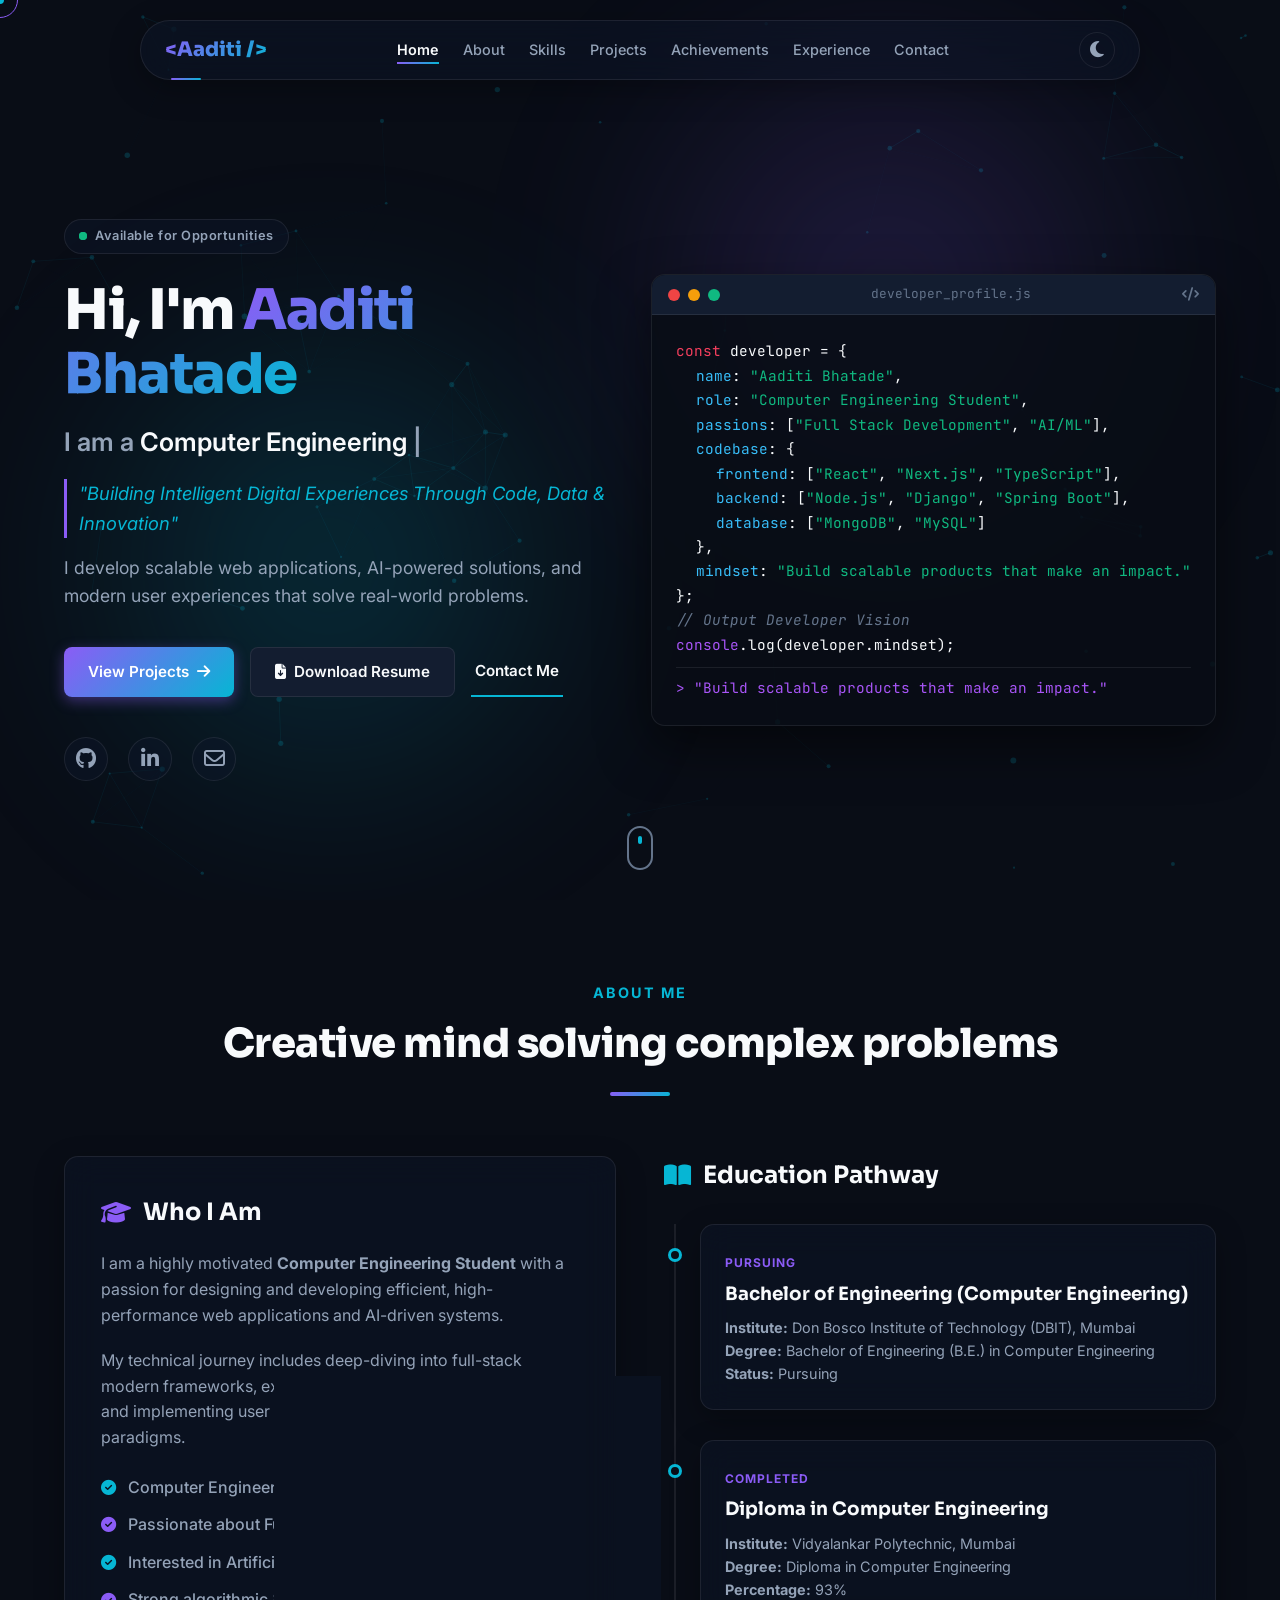
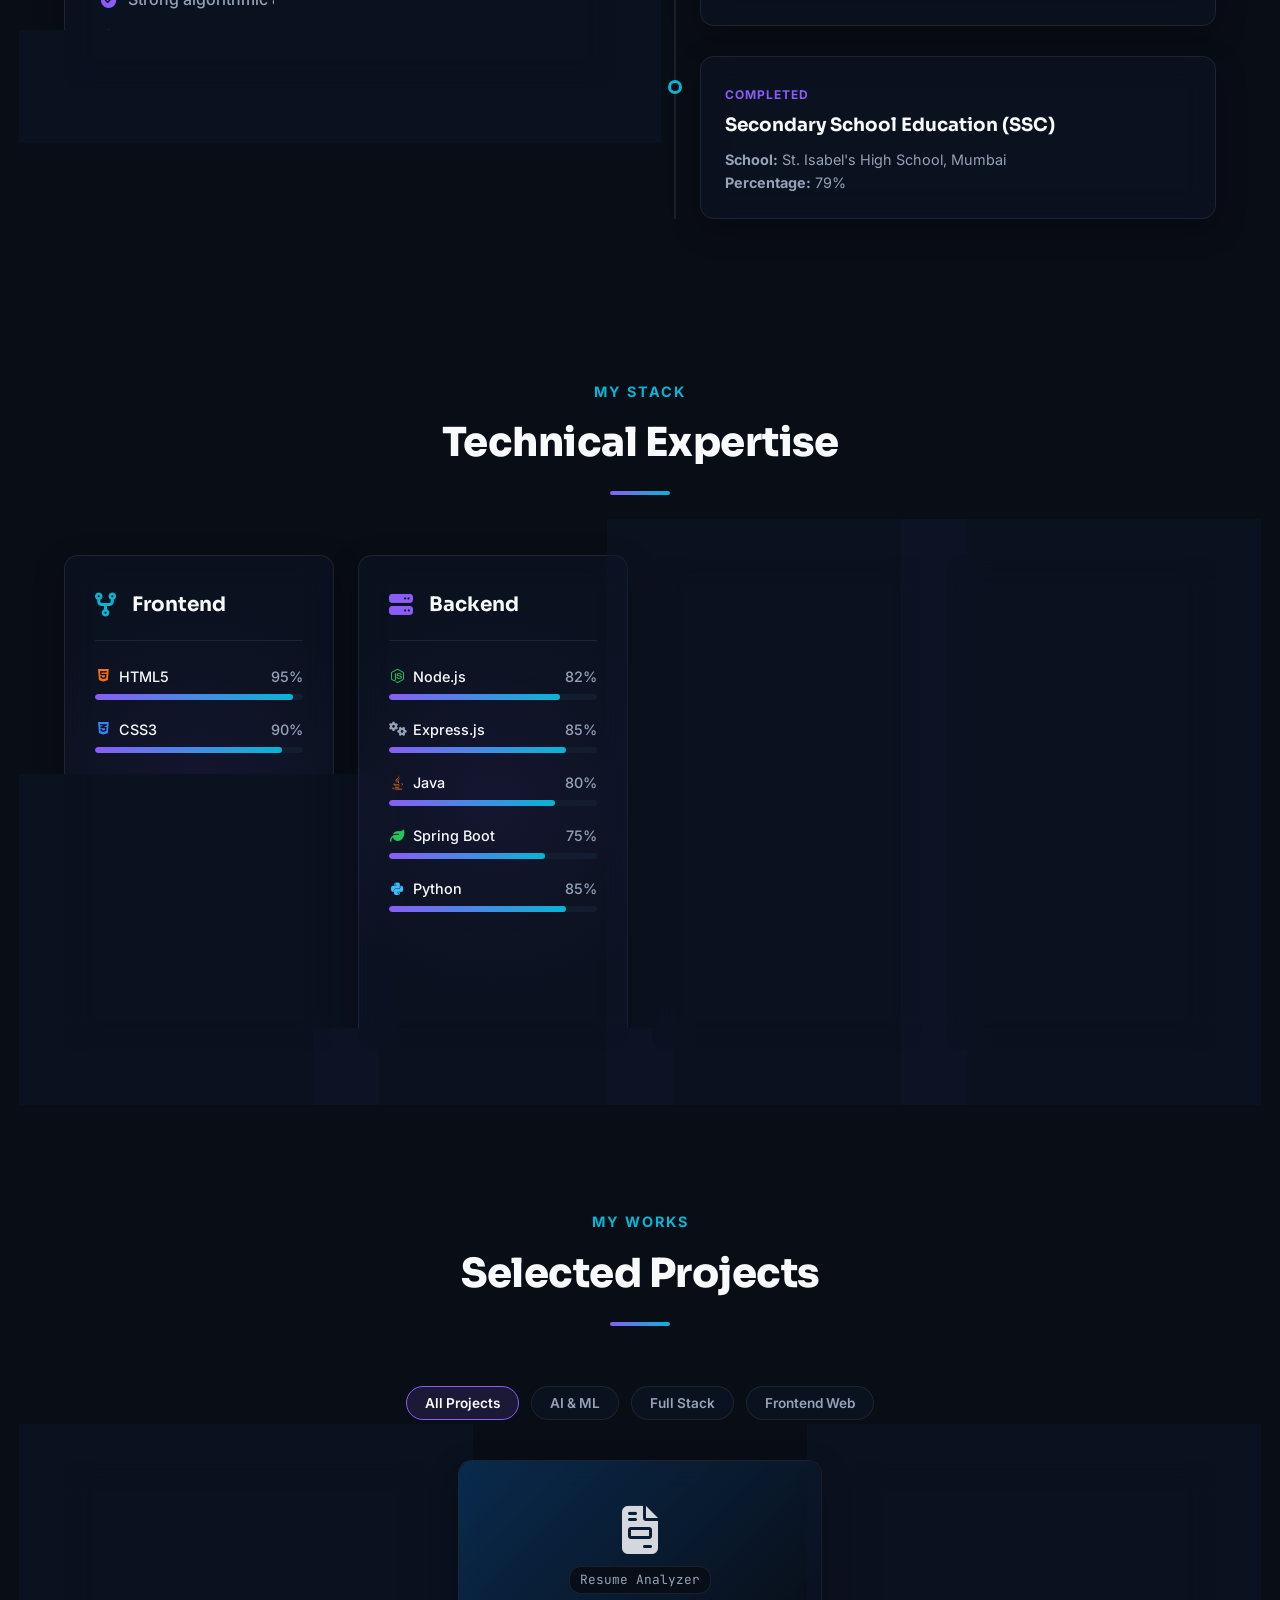
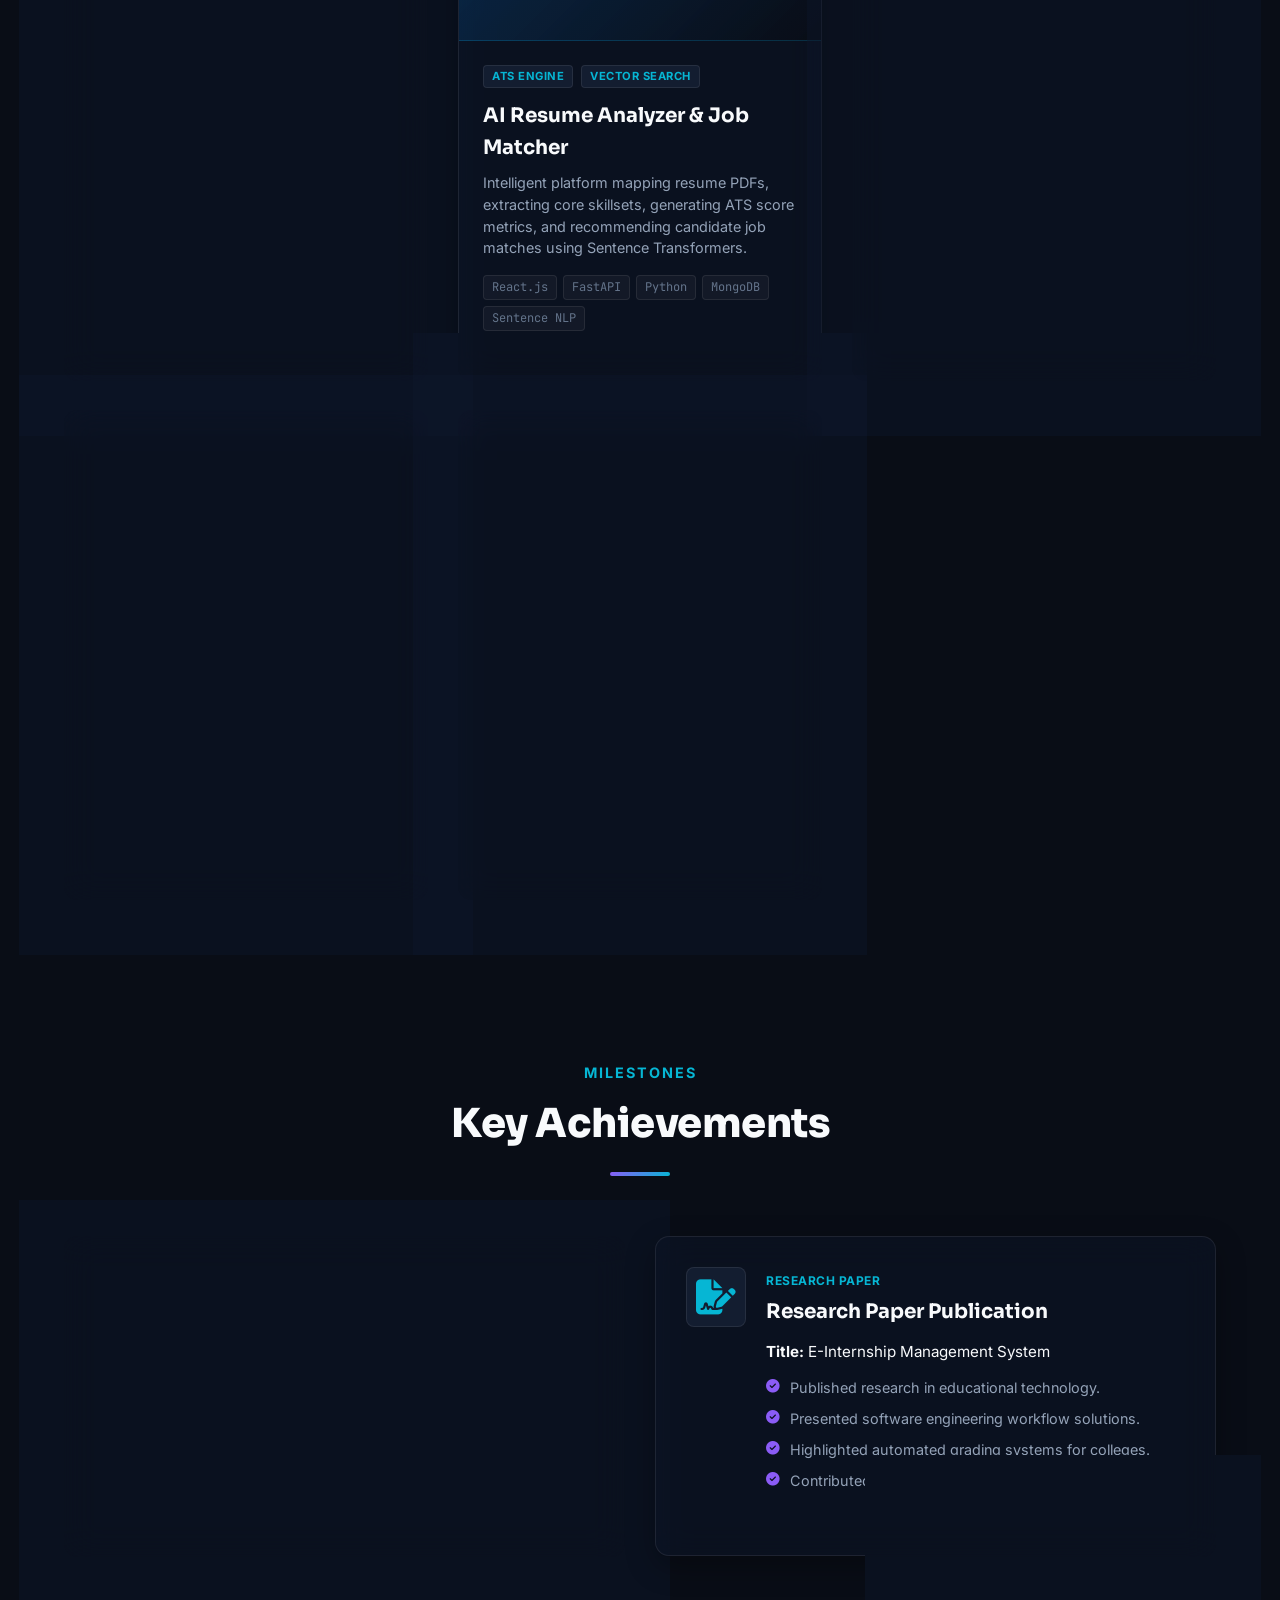
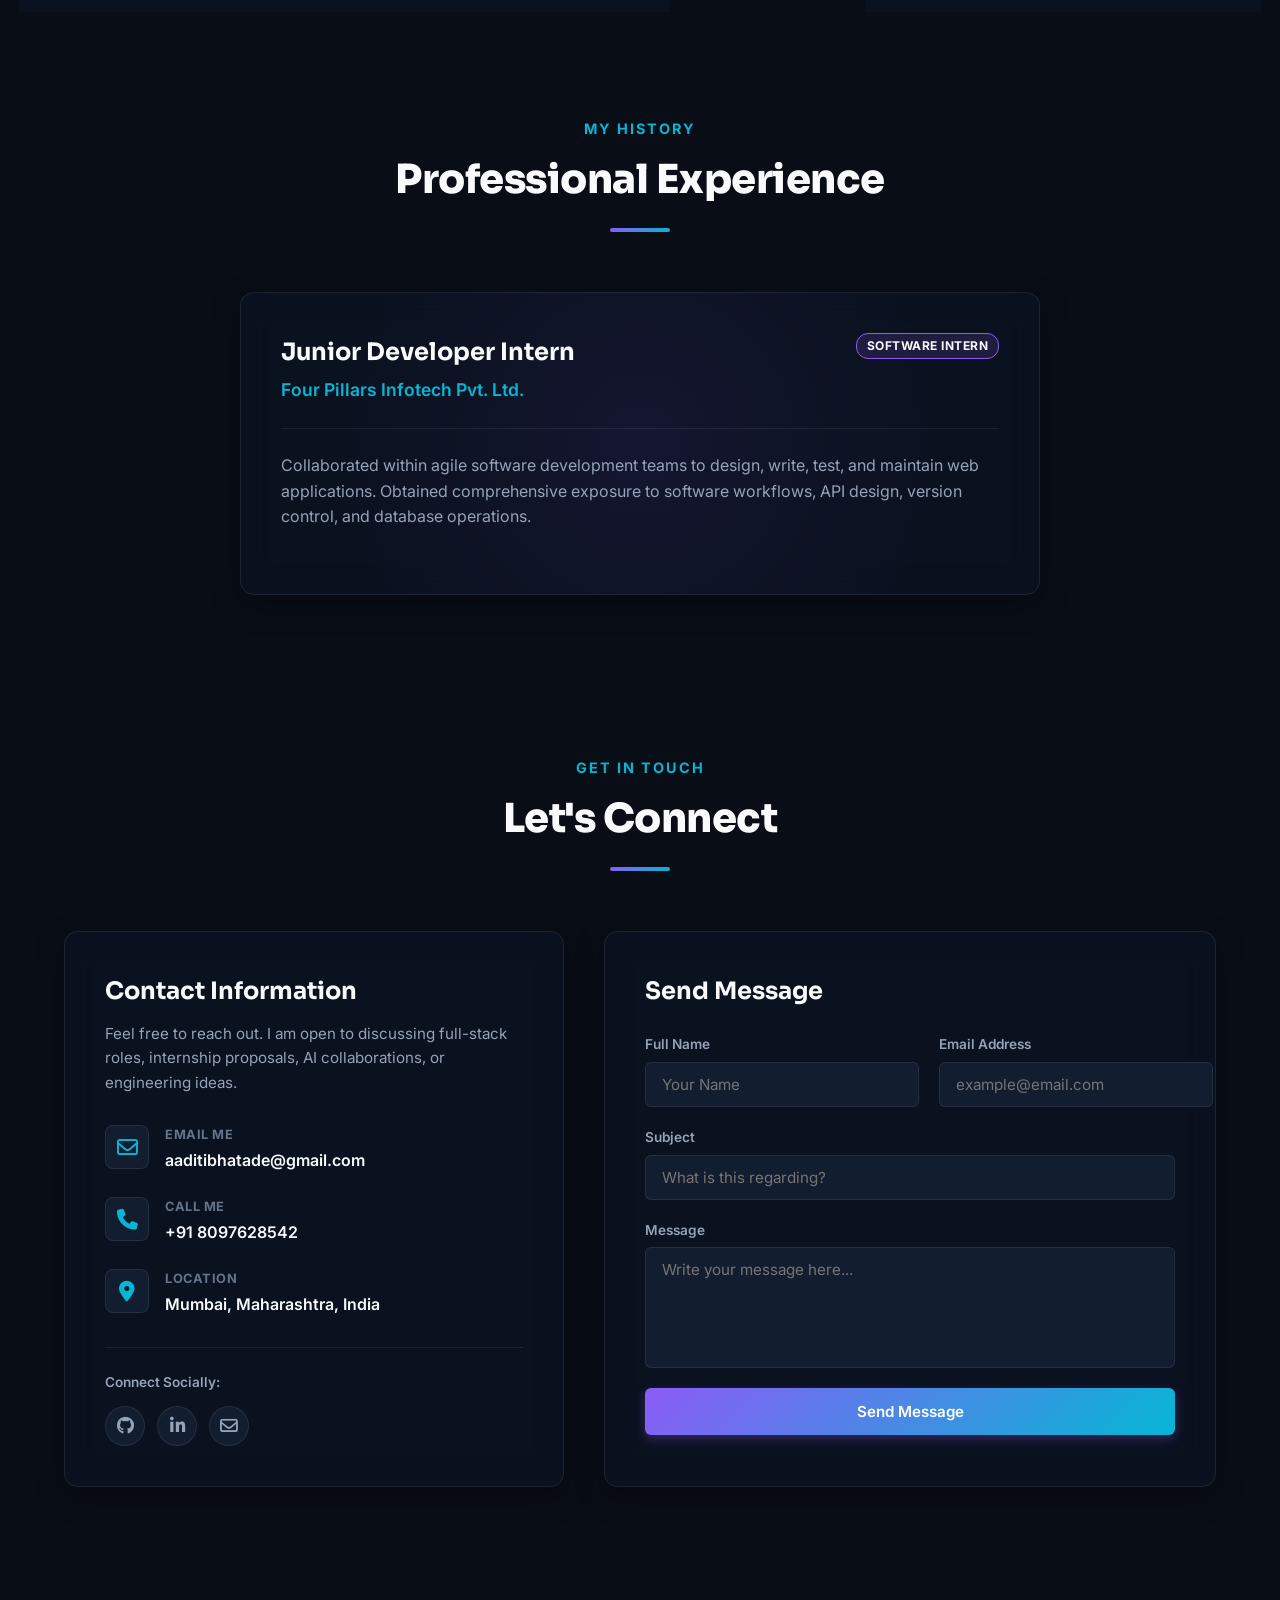
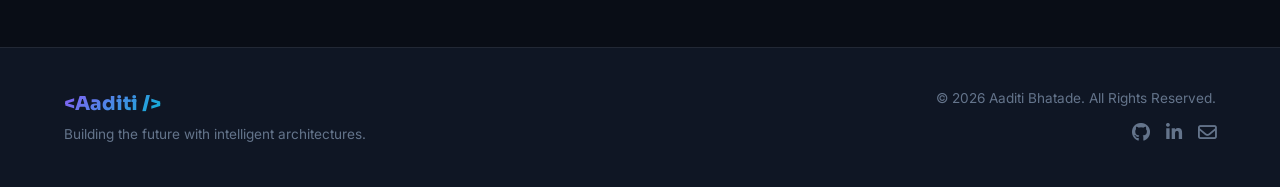
==== index.html @ c10be8c4 "Initial portfolio commit" ====
<!DOCTYPE html>
<html lang="en" data-theme="dark">
<head>
    <meta charset="UTF-8">
    <meta name="viewport" content="width=device-width, initial-scale=1.0">
    
    <!-- Primary SEO Meta Tags -->
    <title>Aaditi Bhatade | Computer Engineering Student & Full Stack Developer</title>
    <meta name="title" content="Aaditi Bhatade | Computer Engineering Student & Full Stack Developer">
    <meta name="description" content="Portfolio of Aaditi Bhatade, a Computer Engineering Student, Full Stack Developer, and AI Enthusiast. Discover modern web development and AI projects, experience, and academic achievements.">
    <meta name="keywords" content="Aaditi Bhatade, Full Stack Developer, Computer Engineering, AI Enthusiast, Python, React, Next.js, Django, Machine Learning, Resume Analyzer, Rail Madad">
    <meta name="author" content="Aaditi Bhatade">

    <!-- Open Graph / Facebook -->
    <meta property="og:type" content="website">
    <meta property="og:url" content="https://aaditibhatade.github.io/">
    <meta property="og:title" content="Aaditi Bhatade | Computer Engineering Student & Full Stack Developer">
    <meta property="og:description" content="Portfolio of Aaditi Bhatade, a Computer Engineering Student, Full Stack Developer, and AI Enthusiast. Discover modern web development and AI projects, experience, and academic achievements.">

    <!-- Twitter -->
    <meta property="twitter:card" content="summary_large_image">
    <meta property="twitter:url" content="https://aaditibhatade.github.io/">
    <meta property="twitter:title" content="Aaditi Bhatade | Computer Engineering Student & Full Stack Developer">
    <meta property="twitter:description" content="Portfolio of Aaditi Bhatade, a Computer Engineering Student, Full Stack Developer, and AI Enthusiast. Discover modern web development and AI projects, experience, and academic achievements.">

    <!-- Google Fonts -->
    <link rel="preconnect" href="https://fonts.googleapis.com">
    <link rel="preconnect" href="https://fonts.gstatic.com" crossorigin>
    <link href="https://fonts.googleapis.com/css2?family=Inter:wght@300;400;500;600;700;800&family=Sora:wght@400;500;600;700;800&family=JetBrains+Mono:wght@400;500&display=swap" rel="stylesheet">

    <!-- FontAwesome CDN for Icons -->
    <link rel="stylesheet" href="https://cdnjs.cloudflare.com/ajax/libs/font-awesome/6.4.0/css/all.min.css">

    <!-- Custom CSS -->
    <link rel="stylesheet" href="assets/css/style.css">
</head>
<body>

    <!-- Preloader Loading Screen -->
    <div id="preloader">
        <div class="preloader-content">
            <div class="preloader-terminal">
                <span class="terminal-prompt">></span>
                <span class="terminal-text" id="preloader-typed">initializing_portfolio...</span>
            </div>
            <div class="preloader-progress-bar">
                <div class="preloader-progress"></div>
            </div>
        </div>
    </div>

    <!-- Custom Cursor -->
    <div class="custom-cursor-dot" id="cursor-dot"></div>
    <div class="custom-cursor-outline" id="cursor-outline"></div>

    <!-- Floating Canvas Particle Background -->
    <canvas id="particle-canvas"></canvas>

    <!-- Header Navigation -->
    <nav class="navbar" id="main-navbar">
        <div class="navbar-container">
            <a href="#home" class="logo-link" id="nav-logo">
                <span class="logo-text">&lt;Aaditi /&gt;</span>
            </a>
            
            <ul class="nav-menu" id="nav-menu">
                <li class="nav-item"><a href="#home" class="nav-link active">Home</a></li>
                <li class="nav-item"><a href="#about" class="nav-link">About</a></li>
                <li class="nav-item"><a href="#skills" class="nav-link">Skills</a></li>
                <li class="nav-item"><a href="#projects" class="nav-link">Projects</a></li>
                <li class="nav-item"><a href="#achievements" class="nav-link">Achievements</a></li>
                <li class="nav-item"><a href="#experience" class="nav-link">Experience</a></li>
                <li class="nav-item"><a href="#contact" class="nav-link">Contact</a></li>
            </ul>

            <div class="nav-actions">
                <button class="theme-toggle-btn" id="theme-toggle" aria-label="Toggle Theme">
                    <i class="fa-solid fa-moon moon-icon"></i>
                    <i class="fa-solid fa-sun sun-icon"></i>
                </button>
                <button class="mobile-toggle" id="mobile-toggle" aria-label="Toggle Mobile Menu">
                    <span class="bar"></span>
                    <span class="bar"></span>
                    <span class="bar"></span>
                </button>
            </div>
        </div>
        <!-- Scroll indicator bar -->
        <div class="scroll-progress-indicator" id="scroll-bar"></div>
    </nav>

    <!-- Main Content -->
    <main>
        
        <!-- Hero Section -->
        <section id="home" class="hero-section">
            <div class="hero-bg-glows">
                <div class="glow glow-purple"></div>
                <div class="glow glow-cyan"></div>
            </div>
            <div class="section-container hero-container">
                <div class="hero-content">
                    <div class="hero-badge animate-fade-in">
                        <span class="badge-dot"></span>
                        <span class="badge-text">Available for Opportunities</span>
                    </div>
                    <h1 class="hero-title animate-fade-in-up">
                        Hi, I'm <span class="gradient-text">Aaditi Bhatade</span>
                    </h1>
                    <h2 class="hero-subtitle animate-fade-in-up delay-1">
                        I am a <span class="typing-text" id="typed-roles"></span><span class="cursor-blink">|</span>
                    </h2>
                    <p class="hero-headline animate-fade-in-up delay-2">
                        "Building Intelligent Digital Experiences Through Code, Data & Innovation"
                    </p>
                    <p class="hero-description animate-fade-in-up delay-3">
                        I develop scalable web applications, AI-powered solutions, and modern user experiences that solve real-world problems.
                    </p>
                    <div class="hero-buttons animate-fade-in-up delay-4">
                        <a href="#projects" class="btn btn-primary" id="btn-view-projects">
                            <span>View Projects</span>
                            <i class="fa-solid fa-arrow-right icon-arrow"></i>
                        </a>
                        <a href="resume.html" target="_blank" class="btn btn-secondary" id="btn-download-resume">
                            <i class="fa-solid fa-file-arrow-down"></i>
                            <span>Download Resume</span>
                        </a>
                        <a href="#contact" class="btn btn-tertiary" id="btn-contact-me">
                            <span>Contact Me</span>
                        </a>
                    </div>
                    
                    <div class="hero-socials animate-fade-in-up delay-5">
                        <a href="https://github.com/aaditibhatade" target="_blank" aria-label="GitHub" class="social-icon-link">
                            <i class="fa-brands fa-github"></i>
                        </a>
                        <a href="https://www.linkedin.com/in/aaditi-bhatade-22935a331/" target="_blank" aria-label="LinkedIn" class="social-icon-link">
                            <i class="fa-brands fa-linkedin-in"></i>
                        </a>
                        <a href="mailto:aaditibhatade@gmail.com" aria-label="Email" class="social-icon-link">
                            <i class="fa-regular fa-envelope"></i>
                        </a>
                    </div>
                </div>

                <div class="hero-visual animate-fade-in-right">
                    <div class="terminal-container glass-card spotlight-card">
                        <div class="terminal-header">
                            <div class="terminal-actions">
                                <span class="dot-btn red"></span>
                                <span class="dot-btn yellow"></span>
                                <span class="dot-btn green"></span>
                            </div>
                            <div class="terminal-title">developer_profile.js</div>
                            <div class="terminal-icons">
                                <i class="fa-solid fa-code"></i>
                            </div>
                        </div>
                        <div class="terminal-body font-mono">
                            <div class="code-line"><span class="code-keyword">const</span> <span class="code-variable">developer</span> = {</div>
                            <div class="code-line indent"><span class="code-property">name</span>: <span class="code-string">"Aaditi Bhatade"</span>,</div>
                            <div class="code-line indent"><span class="code-property">role</span>: <span class="code-string">"Computer Engineering Student"</span>,</div>
                            <div class="code-line indent"><span class="code-property">passions</span>: [<span class="code-string">"Full Stack Development"</span>, <span class="code-string">"AI/ML"</span>],</div>
                            <div class="code-line indent"><span class="code-property">codebase</span>: {</div>
                            <div class="code-line indent-2"><span class="code-property">frontend</span>: [<span class="code-string">"React"</span>, <span class="code-string">"Next.js"</span>, <span class="code-string">"TypeScript"</span>],</div>
                            <div class="code-line indent-2"><span class="code-property">backend</span>: [<span class="code-string">"Node.js"</span>, <span class="code-string">"Django"</span>, <span class="code-string">"Spring Boot"</span>],</div>
                            <div class="code-line indent-2"><span class="code-property">database</span>: [<span class="code-string">"MongoDB"</span>, <span class="code-string">"MySQL"</span>]</div>
                            <div class="code-line indent">},</div>
                            <div class="code-line indent"><span class="code-property">mindset</span>: <span class="code-string">"Build scalable products that make an impact."</span></div>
                            <div class="code-line">};</div>
                            <div class="code-line"></div>
                            <div class="code-line"><span class="code-comment">// Output Developer Vision</span></div>
                            <div class="code-line"><span class="code-built-in">console</span>.log(<span class="code-variable">developer</span>.mindset);</div>
                            <div class="code-line code-output">> "Build scalable products that make an impact."</div>
                        </div>
                    </div>
                </div>
            </div>
            
            <div class="hero-scroll-indicator">
                <a href="#about" class="mouse-scroll" aria-label="Scroll to About">
                    <span class="mouse-wheel"></span>
                </a>
            </div>
        </section>

        <!-- About Section -->
        <section id="about" class="about-section scroll-reveal">
            <div class="section-container">
                <div class="section-header">
                    <span class="section-tagline">About Me</span>
                    <h2 class="section-title">Creative mind solving complex problems</h2>
                    <div class="section-underline"></div>
                </div>

                <div class="about-grid">
                    <div class="about-info-panel">
                        <div class="glass-card spotlight-card about-intro-card">
                            <h3 class="card-headline"><i class="fa-solid fa-graduation-cap"></i> Who I Am</h3>
                            <p>I am a highly motivated <strong>Computer Engineering Student</strong> with a passion for designing and developing efficient, high-performance web applications and AI-driven systems.</p>
                            <p>My technical journey includes deep-diving into full-stack modern frameworks, exploring machine learning algorithms, and implementing user interfaces inspired by clean design paradigms.</p>
                            
                            <ul class="about-bullets">
                                <li><i class="fa-solid fa-circle-check text-cyan"></i> Computer Engineering Student</li>
                                <li><i class="fa-solid fa-circle-check text-purple"></i> Passionate about Full Stack Development</li>
                                <li><i class="fa-solid fa-circle-check text-cyan"></i> Interested in Artificial Intelligence & ML</li>
                                <li><i class="fa-solid fa-circle-check text-purple"></i> Strong algorithmic & problem-solving mindset</li>
                                <li><i class="fa-solid fa-circle-check text-cyan"></i> Experience building interactive web applications</li>
                            </ul>
                        </div>
                    </div>

                    <div class="about-education-timeline">
                        <h3 class="education-header-title"><i class="fa-solid fa-book-open"></i> Education Pathway</h3>
                        <div class="timeline-container">
                            <!-- Education Item 1 -->
                            <div class="timeline-item">
                                <div class="timeline-dot"></div>
                                <div class="timeline-content glass-card spotlight-card">
                                    <span class="timeline-period">Pursuing</span>
                                    <h4 class="timeline-title">Bachelor of Engineering (Computer Engineering)</h4>
                                    <p class="timeline-text" style="margin-top: 8px; font-size: 0.9rem; line-height: 1.6;">
                                        <strong>Institute:</strong> Don Bosco Institute of Technology (DBIT), Mumbai<br>
                                        <strong>Degree:</strong> Bachelor of Engineering (B.E.) in Computer Engineering<br>
                                        <strong>Status:</strong> Pursuing
                                    </p>
                                </div>
                            </div>
                            
                            <!-- Education Item 2 -->
                            <div class="timeline-item">
                                <div class="timeline-dot"></div>
                                <div class="timeline-content glass-card spotlight-card">
                                    <span class="timeline-period">Completed</span>
                                    <h4 class="timeline-title">Diploma in Computer Engineering</h4>
                                    <p class="timeline-text" style="margin-top: 8px; font-size: 0.9rem; line-height: 1.6;">
                                        <strong>Institute:</strong> Vidyalankar Polytechnic, Mumbai<br>
                                        <strong>Degree:</strong> Diploma in Computer Engineering<br>
                                        <strong>Percentage:</strong> 93%
                                    </p>
                                </div>
                            </div>
                            
                            <!-- Education Item 3 -->
                            <div class="timeline-item">
                                <div class="timeline-dot"></div>
                                <div class="timeline-content glass-card spotlight-card">
                                    <span class="timeline-period">Completed</span>
                                    <h4 class="timeline-title">Secondary School Education (SSC)</h4>
                                    <p class="timeline-text" style="margin-top: 8px; font-size: 0.9rem; line-height: 1.6;">
                                        <strong>School:</strong> St. Isabel's High School, Mumbai<br>
                                        <strong>Percentage:</strong> 79%
                                    </p>
                                </div>
                            </div>
                        </div>
                    </div>
                </div>
            </div>
        </section>

        <!-- Skills Section -->
        <section id="skills" class="skills-section scroll-reveal">
            <div class="section-container">
                <div class="section-header">
                    <span class="section-tagline">My Stack</span>
                    <h2 class="section-title">Technical Expertise</h2>
                    <div class="section-underline"></div>
                </div>

                <div class="skills-grid">
                    <!-- Frontend Skills Card -->
                    <div class="skills-category-card glass-card spotlight-card">
                        <div class="category-header">
                            <div class="category-icon text-cyan"><i class="fa-solid fa-code-fork"></i></div>
                            <h3 class="category-title">Frontend</h3>
                        </div>
                        <div class="skills-list">
                            <div class="skill-item" data-skill="html">
                                <div class="skill-info">
                                    <span class="skill-name"><i class="fa-brands fa-html5 text-orange"></i> HTML5</span>
                                    <span class="skill-percent">95%</span>
                                </div>
                                <div class="skill-bar-bg"><div class="skill-bar-fill" style="width: 95%"></div></div>
                            </div>
                            <div class="skill-item" data-skill="css">
                                <div class="skill-info">
                                    <span class="skill-name"><i class="fa-brands fa-css3-alt text-blue"></i> CSS3</span>
                                    <span class="skill-percent">90%</span>
                                </div>
                                <div class="skill-bar-bg"><div class="skill-bar-fill" style="width: 90%"></div></div>
                            </div>
                            <div class="skill-item" data-skill="js">
                                <div class="skill-info">
                                    <span class="skill-name"><i class="fa-brands fa-js text-yellow"></i> JavaScript</span>
                                    <span class="skill-percent">88%</span>
                                </div>
                                <div class="skill-bar-bg"><div class="skill-bar-fill" style="width: 88%"></div></div>
                            </div>
                            <div class="skill-item" data-skill="ts">
                                <div class="skill-info">
                                    <span class="skill-name"><i class="fa-solid fa-bolt text-blue-light"></i> TypeScript</span>
                                    <span class="skill-percent">80%</span>
                                </div>
                                <div class="skill-bar-bg"><div class="skill-bar-fill" style="width: 80%"></div></div>
                            </div>
                            <div class="skill-item" data-skill="react">
                                <div class="skill-info">
                                    <span class="skill-name"><i class="fa-brands fa-react text-cyan"></i> React</span>
                                    <span class="skill-percent">85%</span>
                                </div>
                                <div class="skill-bar-bg"><div class="skill-bar-fill" style="width: 85%"></div></div>
                            </div>
                            <div class="skill-item" data-skill="next">
                                <div class="skill-info">
                                    <span class="skill-name"><i class="fa-solid fa-n text-white"></i> Next.js</span>
                                    <span class="skill-percent">82%</span>
                                </div>
                                <div class="skill-bar-bg"><div class="skill-bar-fill" style="width: 82%"></div></div>
                            </div>
                            <div class="skill-item" data-skill="tailwind">
                                <div class="skill-info">
                                    <span class="skill-name"><i class="fa-brands fa-wind text-teal"></i> Tailwind CSS</span>
                                    <span class="skill-percent">88%</span>
                                </div>
                                <div class="skill-bar-bg"><div class="skill-bar-fill" style="width: 88%"></div></div>
                            </div>
                        </div>
                    </div>

                    <!-- Backend Skills Card -->
                    <div class="skills-category-card glass-card spotlight-card">
                        <div class="category-header">
                            <div class="category-icon text-purple"><i class="fa-solid fa-server"></i></div>
                            <h3 class="category-title">Backend</h3>
                        </div>
                        <div class="skills-list">
                            <div class="skill-item" data-skill="node">
                                <div class="skill-info">
                                    <span class="skill-name"><i class="fa-brands fa-node-js text-green"></i> Node.js</span>
                                    <span class="skill-percent">82%</span>
                                </div>
                                <div class="skill-bar-bg"><div class="skill-bar-fill" style="width: 82%"></div></div>
                            </div>
                            <div class="skill-item" data-skill="express">
                                <div class="skill-info">
                                    <span class="skill-name"><i class="fa-solid fa-gears text-slate"></i> Express.js</span>
                                    <span class="skill-percent">85%</span>
                                </div>
                                <div class="skill-bar-bg"><div class="skill-bar-fill" style="width: 85%"></div></div>
                            </div>
                            <div class="skill-item" data-skill="java">
                                <div class="skill-info">
                                    <span class="skill-name"><i class="fa-brands fa-java text-orange"></i> Java</span>
                                    <span class="skill-percent">80%</span>
                                </div>
                                <div class="skill-bar-bg"><div class="skill-bar-fill" style="width: 80%"></div></div>
                            </div>
                            <div class="skill-item" data-skill="spring">
                                <div class="skill-info">
                                    <span class="skill-name"><i class="fa-solid fa-leaf text-green"></i> Spring Boot</span>
                                    <span class="skill-percent">75%</span>
                                </div>
                                <div class="skill-bar-bg"><div class="skill-bar-fill" style="width: 75%"></div></div>
                            </div>
                            <div class="skill-item" data-skill="python">
                                <div class="skill-info">
                                    <span class="skill-name"><i class="fa-brands fa-python text-yellow-blue"></i> Python</span>
                                    <span class="skill-percent">85%</span>
                                </div>
                                <div class="skill-bar-bg"><div class="skill-bar-fill" style="width: 85%"></div></div>
                            </div>
                        </div>
                    </div>

                    <!-- Mobile & Database Skills Card -->
                    <div class="skills-category-card glass-card spotlight-card">
                        <div class="category-header">
                            <div class="category-icon text-cyan"><i class="fa-solid fa-mobile-screen"></i></div>
                            <h3 class="category-title">Mobile & Data</h3>
                        </div>
                        <div class="skills-list">
                            <div class="skills-subcategory-title">Mobile Frameworks</div>
                            <div class="skill-item" data-skill="flutter">
                                <div class="skill-info">
                                    <span class="skill-name"><i class="fa-solid fa-mobile-retro text-cyan"></i> Flutter</span>
                                    <span class="skill-percent">72%</span>
                                </div>
                                <div class="skill-bar-bg"><div class="skill-bar-fill" style="width: 72%"></div></div>
                            </div>
                            <div class="skill-item" data-skill="reactnative">
                                <div class="skill-info">
                                    <span class="skill-name"><i class="fa-brands fa-react text-blue-light"></i> React Native</span>
                                    <span class="skill-percent">75%</span>
                                </div>
                                <div class="skill-bar-bg"><div class="skill-bar-fill" style="width: 75%"></div></div>
                            </div>

                            <div class="skills-subcategory-title margin-top-md">Databases</div>
                            <div class="skill-item" data-skill="mongodb">
                                <div class="skill-info">
                                    <span class="skill-name"><i class="fa-solid fa-database text-green"></i> MongoDB</span>
                                    <span class="skill-percent">80%</span>
                                </div>
                                <div class="skill-bar-bg"><div class="skill-bar-fill" style="width: 80%"></div></div>
                            </div>
                            <div class="skill-item" data-skill="mysql">
                                <div class="skill-info">
                                    <span class="skill-name"><i class="fa-solid fa-table text-blue"></i> MySQL</span>
                                    <span class="skill-percent">85%</span>
                                </div>
                                <div class="skill-bar-bg"><div class="skill-bar-fill" style="width: 85%"></div></div>
                            </div>
                        </div>
                    </div>

                    <!-- Tools Skills Card -->
                    <div class="skills-category-card glass-card spotlight-card">
                        <div class="category-header">
                            <div class="category-icon text-purple"><i class="fa-solid fa-screwdriver-wrench"></i></div>
                            <h3 class="category-title">Tools & Environment</h3>
                        </div>
                        <div class="skills-list">
                            <div class="skill-item" data-skill="git">
                                <div class="skill-info">
                                    <span class="skill-name"><i class="fa-brands fa-git-alt text-orange"></i> Git</span>
                                    <span class="skill-percent">88%</span>
                                </div>
                                <div class="skill-bar-bg"><div class="skill-bar-fill" style="width: 88%"></div></div>
                            </div>
                            <div class="skill-item" data-skill="github">
                                <div class="skill-info">
                                    <span class="skill-name"><i class="fa-brands fa-github text-white"></i> GitHub</span>
                                    <span class="skill-percent">85%</span>
                                </div>
                                <div class="skill-bar-bg"><div class="skill-bar-fill" style="width: 85%"></div></div>
                            </div>
                            <div class="skill-item" data-skill="docker">
                                <div class="skill-info">
                                    <span class="skill-name"><i class="fa-brands fa-docker text-blue"></i> Docker</span>
                                    <span class="skill-percent">70%</span>
                                </div>
                                <div class="skill-bar-bg"><div class="skill-bar-fill" style="width: 70%"></div></div>
                            </div>
                            <div class="skill-item" data-skill="vscode">
                                <div class="skill-info">
                                    <span class="skill-name"><i class="fa-solid fa-cubes text-blue-light"></i> VS Code</span>
                                    <span class="skill-percent">92%</span>
                                </div>
                                <div class="skill-bar-bg"><div class="skill-bar-fill" style="width: 92%"></div></div>
                            </div>
                        </div>
                    </div>
                </div>
            </div>
        </section>

        <!-- Projects Section -->
        <section id="projects" class="projects-section scroll-reveal">
            <div class="section-container">
                <div class="section-header">
                    <span class="section-tagline">My Works</span>
                    <h2 class="section-title">Selected Projects</h2>
                    <div class="section-underline"></div>
                </div>

                <!-- Projects Filters -->
                <div class="projects-filter-bar">
                    <button class="filter-btn active" data-filter="all">All Projects</button>
                    <button class="filter-btn" data-filter="ai-ml">AI & ML</button>
                    <button class="filter-btn" data-filter="fullstack">Full Stack</button>
                    <button class="filter-btn" data-filter="frontend">Frontend Web</button>
                </div>

                <!-- Projects Grid -->
                <div class="projects-grid">
                    
                    <!-- Project 1 -->
                    <article class="project-card glass-card spotlight-card show" data-categories="ai-ml fullstack">
                        <div class="project-image-wrapper">
                            <div class="project-placeholder-image glow-purple-bg">
                                <i class="fa-solid fa-train-subway project-placeholder-icon"></i>
                                <span class="placeholder-tag">Rail Madad AI</span>
                            </div>
                            <div class="project-overlay">
                                <p class="project-overlay-desc">Automatically routes tickets to Indian Railway divisions with priority scoring using advanced text processing.</p>
                            </div>
                        </div>
                        <div class="project-info">
                            <div class="project-category-badges">
                                <span class="tech-badge">NLP</span>
                                <span class="tech-badge">Machine Learning</span>
                            </div>
                            <h3 class="project-card-title">Rail Madad AI Complaint System</h3>
                            <p class="project-card-desc">AI-powered grievance management platform for Indian Railways that categorizes complaints, predicts priority levels, and routes tickets dynamically using machine learning.</p>
                            <div class="project-tech-stack">
                                <span class="stack-tag">React.js</span>
                                <span class="stack-tag">Django REST</span>
                                <span class="stack-tag">Python</span>
                                <span class="stack-tag">MongoDB</span>
                                <span class="stack-tag">Scikit-learn</span>
                            </div>

                        </div>
                    </article>

                    <!-- Project 2 -->
                    <article class="project-card glass-card spotlight-card show" data-categories="ai-ml fullstack">
                        <div class="project-image-wrapper">
                            <div class="project-placeholder-image glow-cyan-bg">
                                <i class="fa-solid fa-file-invoice project-placeholder-icon"></i>
                                <span class="placeholder-tag">Resume Analyzer</span>
                            </div>
                            <div class="project-overlay">
                                <p class="project-overlay-desc">Performs semantic searches to match applicant profiles to job requirements using vector embedding algorithms.</p>
                            </div>
                        </div>
                        <div class="project-info">
                            <div class="project-category-badges">
                                <span class="tech-badge">ATS Engine</span>
                                <span class="tech-badge">Vector Search</span>
                            </div>
                            <h3 class="project-card-title">AI Resume Analyzer & Job Matcher</h3>
                            <p class="project-card-desc">Intelligent platform mapping resume PDFs, extracting core skillsets, generating ATS score metrics, and recommending candidate job matches using Sentence Transformers.</p>
                            <div class="project-tech-stack">
                                <span class="stack-tag">React.js</span>
                                <span class="stack-tag">FastAPI</span>
                                <span class="stack-tag">Python</span>
                                <span class="stack-tag">MongoDB</span>
                                <span class="stack-tag">Sentence NLP</span>
                            </div>

                        </div>
                    </article>

                    <!-- Project 3 -->
                    <article class="project-card glass-card spotlight-card show" data-categories="fullstack">
                        <div class="project-image-wrapper">
                            <div class="project-placeholder-image glow-purple-bg">
                                <i class="fa-solid fa-user-graduate project-placeholder-icon"></i>
                                <span class="placeholder-tag">E-Internship</span>
                            </div>
                            <div class="project-overlay">
                                <p class="project-overlay-desc">Optimizes institutional workflow from intern requests to evaluations and final system grading.</p>
                            </div>
                        </div>
                        <div class="project-info">
                            <div class="project-category-badges">
                                <span class="tech-badge">Academic Portal</span>
                            </div>
                            <h3 class="project-card-title">E-Internship Management System</h3>
                            <p class="project-card-desc">Web-based administrative platform to digitize engineering internship records, mentor logs, report updates, and academic panel evaluations.</p>
                            <div class="project-tech-stack">
                                <span class="stack-tag">HTML5</span>
                                <span class="stack-tag">CSS3</span>
                                <span class="stack-tag">JavaScript</span>
                                <span class="stack-tag">PHP</span>
                                <span class="stack-tag">MySQL</span>
                            </div>

                        </div>
                    </article>

                    <!-- Project 4 -->
                    <article class="project-card glass-card spotlight-card show" data-categories="fullstack">
                        <div class="project-image-wrapper">
                            <div class="project-placeholder-image glow-cyan-bg">
                                <i class="fa-solid fa-briefcase project-placeholder-icon"></i>
                                <span class="placeholder-tag">Job Portal</span>
                            </div>
                            <div class="project-overlay">
                                <p class="project-overlay-desc">Features tracking channels for applications, employer verification profiles, and dynamic resumes.</p>
                            </div>
                        </div>
                        <div class="project-info">
                            <div class="project-category-badges">
                                <span class="tech-badge">Web Application</span>
                            </div>
                            <h3 class="project-card-title">Recruitment & Job Portal Website</h3>
                            <p class="project-card-desc">Recruitment environment linking potential candidates with verified recruiters, including resume storage and application pipeline indicators.</p>
                            <div class="project-tech-stack">
                                <span class="stack-tag">HTML5</span>
                                <span class="stack-tag">CSS3</span>
                                <span class="stack-tag">JavaScript</span>
                                <span class="stack-tag">PHP</span>
                                <span class="stack-tag">MySQL</span>
                            </div>

                        </div>
                    </article>

                    <!-- Project 5 -->
                    <article class="project-card glass-card spotlight-card show" data-categories="frontend">
                        <div class="project-image-wrapper">
                            <div class="project-placeholder-image glow-purple-bg">
                                <i class="fa-solid fa-couch project-placeholder-icon"></i>
                                <span class="placeholder-tag">Daydream Design</span>
                            </div>
                            <div class="project-overlay">
                                <p class="project-overlay-desc">Showcases visual content grids, responsive slide portfolios, and contact forms.</p>
                            </div>
                        </div>
                        <div class="project-info">
                            <div class="project-category-badges">
                                <span class="tech-badge">Landing Page</span>
                            </div>
                            <h3 class="project-card-title">Daydream Design Website</h3>
                            <p class="project-card-desc">Modern portfolio layout crafted for a high-end interior architecture firm, showcasing smooth grid images, responsive views, and testimonials.</p>
                            <div class="project-tech-stack">
                                <span class="stack-tag">HTML5</span>
                                <span class="stack-tag">CSS3</span>
                                <span class="stack-tag">JavaScript</span>
                            </div>

                        </div>
                    </article>
                </div>
            </div>
        </section>

        <!-- Achievements Section -->
        <section id="achievements" class="achievements-section scroll-reveal">
            <div class="section-container">
                <div class="section-header">
                    <span class="section-tagline">Milestones</span>
                    <h2 class="section-title">Key Achievements</h2>
                    <div class="section-underline"></div>
                </div>



                <!-- Achievement Cards -->
                <div class="achievements-grid">
                    <div class="achievement-card glass-card spotlight-card">
                        <div class="achievement-icon-wrapper text-yellow-gold animate-pulse">
                            <i class="fa-solid fa-trophy"></i>
                        </div>
                        <div class="achievement-content">
                            <span class="achievement-badge">First Place</span>
                            <h3 class="achievement-title">College Hackathon Winner 2024</h3>
                            <ul class="achievement-highlights">
                                <li><i class="fa-solid fa-award"></i> Won first place among competing engineering teams.</li>
                                <li><i class="fa-solid fa-award"></i> Developed the full-stack "Job Portal Website" in a timed marathon.</li>
                                <li><i class="fa-solid fa-award"></i> Demonstrated full-stack integrations, clean API loops, and responsive views.</li>
                                <li><i class="fa-solid fa-award"></i> Commended for rapid problem-solving, UI clarity, and pitching.</li>
                            </ul>
                        </div>
                    </div>

                    <div class="achievement-card glass-card spotlight-card">
                        <div class="achievement-icon-wrapper text-cyan animate-pulse">
                            <i class="fa-solid fa-file-signature"></i>
                        </div>
                        <div class="achievement-content">
                            <span class="achievement-badge">Research Paper</span>
                            <h3 class="achievement-title">Research Paper Publication</h3>
                            <p class="achievement-paper-name"><strong>Title:</strong> E-Internship Management System</p>
                            <ul class="achievement-highlights">
                                <li><i class="fa-solid fa-circle-check"></i> Published research in educational technology.</li>
                                <li><i class="fa-solid fa-circle-check"></i> Presented software engineering workflow solutions.</li>
                                <li><i class="fa-solid fa-circle-check"></i> Highlighted automated grading systems for colleges.</li>
                                <li><i class="fa-solid fa-circle-check"></i> Contributed structured academic system insights.</li>
                            </ul>
                        </div>
                    </div>
                </div>
            </div>
        </section>

        <!-- Experience Section -->
        <section id="experience" class="experience-section scroll-reveal">
            <div class="section-container">
                <div class="section-header">
                    <span class="section-tagline">My History</span>
                    <h2 class="section-title">Professional Experience</h2>
                    <div class="section-underline"></div>
                </div>

                <div class="experience-timeline">
                    <div class="experience-card glass-card spotlight-card">
                        <div class="experience-header-block">
                            <div class="experience-role-info">
                                <h3 class="experience-role">Junior Developer Intern</h3>
                                <h4 class="experience-company">Four Pillars Infotech Pvt. Ltd.</h4>
                            </div>
                            <div class="experience-meta">
                                <span class="experience-badge">Software Intern</span>
                            </div>
                        </div>
                        <div class="experience-body">
                            <p class="experience-overview">
                                Collaborated within agile software development teams to design, write, test, and maintain web applications. Obtained comprehensive exposure to software workflows, API design, version control, and database operations.
                            </p>
                        </div>
                    </div>
                </div>
            </div>
        </section>

        <!-- Contact Section -->
        <section id="contact" class="contact-section scroll-reveal">
            <div class="section-container">
                <div class="section-header">
                    <span class="section-tagline">Get In Touch</span>
                    <h2 class="section-title">Let's Connect</h2>
                    <div class="section-underline"></div>
                </div>

                <div class="contact-grid">
                    <!-- Contact Details Box -->
                    <div class="contact-info-panel glass-card spotlight-card">
                        <h3 class="contact-panel-title">Contact Information</h3>
                        <p class="contact-panel-desc">Feel free to reach out. I am open to discussing full-stack roles, internship proposals, AI collaborations, or engineering ideas.</p>
                        
                        <div class="contact-detail-items">
                            <div class="detail-item">
                                <div class="detail-icon"><i class="fa-regular fa-envelope"></i></div>
                                <div class="detail-content">
                                    <span class="detail-label">Email Me</span>
                                    <a href="mailto:aaditibhatade@gmail.com" class="detail-link" id="email-value">aaditibhatade@gmail.com</a>
                                    <button class="copy-detail-btn" onclick="navigator.clipboard.writeText('aaditibhatade@gmail.com'); alert('Email address copied!');" aria-label="Copy Email"><i class="fa-regular fa-copy"></i></button>
                                </div>
                            </div>
                            
                            <div class="detail-item">
                                <div class="detail-icon"><i class="fa-solid fa-phone"></i></div>
                                <div class="detail-content">
                                    <span class="detail-label">Call Me</span>
                                    <a href="tel:+918097628542" class="detail-link">+91 8097628542</a>
                                </div>
                            </div>

                            <div class="detail-item">
                                <div class="detail-icon"><i class="fa-solid fa-location-dot"></i></div>
                                <div class="detail-content">
                                    <span class="detail-label">Location</span>
                                    <span class="detail-text">Mumbai, Maharashtra, India</span>
                                </div>
                            </div>
                        </div>

                        <div class="contact-social-footer">
                            <span class="social-footer-label">Connect Socially:</span>
                            <div class="contact-social-links">
                                <a href="https://github.com/aaditibhatade" target="_blank" aria-label="GitHub"><i class="fa-brands fa-github"></i></a>
                                <a href="https://www.linkedin.com/in/aaditi-bhatade-22935a331/" target="_blank" aria-label="LinkedIn"><i class="fa-brands fa-linkedin-in"></i></a>
                                <a href="mailto:aaditibhatade@gmail.com" aria-label="Email"><i class="fa-regular fa-envelope"></i></a>
                            </div>
                        </div>
                    </div>

                    <!-- Contact Form Box -->
                    <div class="contact-form-panel glass-card spotlight-card">
                        <form id="contact-form" novalidate>
                            <h3 class="form-panel-title">Send Message</h3>
                            
                            <div class="form-row">
                                <div class="form-group">
                                    <label for="form-name" class="form-label">Full Name</label>
                                    <input type="text" id="form-name" class="form-input" placeholder="Your Name" required>
                                    <span class="error-message" id="error-name">Please enter your name.</span>
                                </div>
                                
                                <div class="form-group">
                                    <label for="form-email" class="form-label">Email Address</label>
                                    <input type="email" id="form-email" class="form-input" placeholder="example@email.com" required>
                                    <span class="error-message" id="error-email">Please enter a valid email address.</span>
                                </div>
                            </div>
                            
                            <div class="form-group">
                                <label for="form-subject" class="form-label">Subject</label>
                                <input type="text" id="form-subject" class="form-input" placeholder="What is this regarding?" required>
                                <span class="error-message" id="error-subject">Please enter a subject.</span>
                            </div>
                            
                            <div class="form-group">
                                <label for="form-message" class="form-label">Message</label>
                                <textarea id="form-message" class="form-textarea" rows="5" placeholder="Write your message here..." required></textarea>
                                <span class="error-message" id="error-message-field">Please enter your message.</span>
                            </div>
                            
                            <button type="submit" class="btn btn-submit" id="btn-submit-form">
                                <span class="btn-text">Send Message</span>
                                <span class="btn-spinner hidden"><i class="fa-solid fa-circle-notch fa-spin"></i></span>
                            </button>

                            <!-- Success Banner -->
                            <div class="form-success-overlay" id="form-success-overlay">
                                <div class="success-animation-wrapper">
                                    <div class="success-checkmark-circle">
                                        <div class="success-checkmark-draw"></div>
                                    </div>
                                    <h4 class="success-title">Message Sent!</h4>
                                    <p class="success-desc">Thank you for getting in touch. I will reply to you as soon as possible.</p>
                                    <button type="button" class="btn btn-secondary btn-sm" id="btn-success-reset">Send Another Message</button>
                                </div>
                            </div>
                        </form>
                    </div>
                </div>
            </div>
        </section>
        
    </main>

    <!-- Footer -->
    <footer class="site-footer">
        <div class="footer-container">
            <div class="footer-left">
                <span class="footer-logo">&lt;Aaditi /&gt;</span>
                <p class="footer-tag">Building the future with intelligent architectures.</p>
            </div>
            
            <div class="footer-right">
                <p class="copyright-text">&copy; 2026 Aaditi Bhatade. All Rights Reserved.</p>
                <div class="footer-social-links">
                    <a href="https://github.com/aaditibhatade" target="_blank" aria-label="GitHub"><i class="fa-brands fa-github"></i></a>
                    <a href="https://www.linkedin.com/in/aaditi-bhatade-22935a331/" target="_blank" aria-label="LinkedIn"><i class="fa-brands fa-linkedin-in"></i></a>
                    <a href="mailto:aaditibhatade@gmail.com" aria-label="Email"><i class="fa-regular fa-envelope"></i></a>
                </div>
            </div>
        </div>
    </footer>

    <!-- Back to Top Button -->
    <button class="back-to-top-btn" id="back-to-top" aria-label="Back to Top">
        <svg class="progress-ring" width="44" height="44">
            <circle class="progress-ring-circle" stroke="var(--accent-primary)" stroke-width="3" fill="transparent" r="18" cx="22" cy="22"/>
        </svg>
        <i class="fa-solid fa-arrow-up btn-arrow-icon"></i>
    </button>

    <!-- Core Script -->
    <script src="assets/js/script.js"></script>
</body>
</html>
---- assets/css/style.css ----
/* ==========================================================================
   Design System & Styling Variables
   ========================================================================== */

   :root {
    /* Fonts */
    --font-heading: 'Sora', 'Inter', -apple-system, BlinkMacSystemFont, "Segoe UI", Roboto, sans-serif;
    --font-body: 'Inter', -apple-system, BlinkMacSystemFont, "Segoe UI", Roboto, sans-serif;
    --font-mono: 'JetBrains Mono', 'Fira Code', monospace;

    /* Common Transitions */
    --transition-fast: 0.2s cubic-bezier(0.16, 1, 0.3, 1);
    --transition-medium: 0.4s cubic-bezier(0.16, 1, 0.3, 1);
    --transition-slow: 0.8s cubic-bezier(0.16, 1, 0.3, 1);
    
    /* Layout Constants */
    --border-radius-sm: 8px;
    --border-radius-md: 14px;
    --border-radius-lg: 24px;
}

/* Dark Mode (Default Theme variables) */
[data-theme="dark"] {
    --bg-primary: #090d16;
    --bg-secondary: #0f1624;
    --bg-tertiary: #131d30;
    --text-primary: #f8fafc;
    --text-secondary: #94a3b8;
    --text-muted: #64748b;
    
    --accent-primary: #8b5cf6; /* Purple */
    --accent-secondary: #06b6d4; /* Cyan */
    --accent-glow: rgba(139, 92, 246, 0.15);
    
    --glass-bg: rgba(15, 23, 42, 0.45);
    --glass-border: rgba(255, 255, 255, 0.08);
    --glass-border-hover: rgba(255, 255, 255, 0.16);
    --glass-shadow: rgba(0, 0, 0, 0.3);
    
    --gradient-hero: linear-gradient(135deg, #8b5cf6 0%, #06b6d4 100%);
    --gradient-card-border: radial-gradient(circle at var(--mouse-x, 50%) var(--mouse-y, 50%), rgba(255, 255, 255, 0.15) 0%, transparent 60%);
    
    --preloader-bg: #090d16;
    --preloader-text: #06b6d4;
    --terminal-output: #a855f7;
    --card-glow-bg: radial-gradient(circle at 50% 50%, rgba(139, 92, 246, 0.08), transparent 70%);
}

/* Light Mode Variables */
[data-theme="light"] {
    --bg-primary: #f8fafc;
    --bg-secondary: #ffffff;
    --bg-tertiary: #f1f5f9;
    --text-primary: #0f172a;
    --text-secondary: #475569;
    --text-muted: #64748b;
    
    --accent-primary: #7c3aed; /* Deeper Purple */
    --accent-secondary: #0891b2; /* Deeper Cyan */
    --accent-glow: rgba(124, 58, 237, 0.1);
    
    --glass-bg: rgba(255, 255, 255, 0.65);
    --glass-border: rgba(15, 23, 42, 0.08);
    --glass-border-hover: rgba(15, 23, 42, 0.16);
    --glass-shadow: rgba(0, 0, 0, 0.05);
    
    --gradient-hero: linear-gradient(135deg, #7c3aed 0%, #0891b2 100%);
    --gradient-card-border: radial-gradient(circle at var(--mouse-x, 50%) var(--mouse-y, 50%), rgba(0, 0, 0, 0.08) 0%, transparent 60%);
    
    --preloader-bg: #f8fafc;
    --preloader-text: #7c3aed;
    --terminal-output: #6d28d9;
    --card-glow-bg: radial-gradient(circle at 50% 50%, rgba(124, 58, 237, 0.03), transparent 70%);
}

/* ==========================================================================
   Base CSS Resets & Setup
   ========================================================================== */

* {
    box-sizing: border-box;
    margin: 0;
    padding: 0;
}

html {
    scroll-behavior: smooth;
    font-size: 16px;
    -webkit-font-smoothing: antialiased;
    -moz-osx-font-smoothing: grayscale;
}

body {
    background-color: var(--bg-primary);
    color: var(--text-primary);
    font-family: var(--font-body);
    line-height: 1.6;
    overflow-x: hidden;
    transition: background-color var(--transition-medium), color var(--transition-medium);
}

a {
    text-decoration: none;
    color: inherit;
    transition: color var(--transition-fast);
}

button, input, textarea {
    font-family: inherit;
    outline: none;
    border: none;
}

/* Custom Selection Color */
::selection {
    background-color: var(--accent-primary);
    color: #ffffff;
}

/* Scrollbar Styling */
::-webkit-scrollbar {
    width: 10px;
}

::-webkit-scrollbar-track {
    background: var(--bg-primary);
}

::-webkit-scrollbar-thumb {
    background: var(--bg-tertiary);
    border: 2px solid var(--bg-primary);
    border-radius: 5px;
}

::-webkit-scrollbar-thumb:hover {
    background: var(--text-muted);
}

/* ==========================================================================
   Loading Preloader Overlay
   ========================================================================== */

#preloader {
    position: fixed;
    top: 0;
    left: 0;
    width: 100%;
    height: 100%;
    background-color: var(--preloader-bg);
    display: flex;
    justify-content: center;
    align-items: center;
    z-index: 9999;
    transition: opacity 0.5s ease, visibility 0.5s ease;
}

.preloader-content {
    text-align: center;
    width: 300px;
}

.preloader-terminal {
    font-family: var(--font-mono);
    font-size: 1.1rem;
    color: var(--preloader-text);
    margin-bottom: 20px;
    display: flex;
    align-items: center;
    justify-content: center;
    gap: 8px;
}

.terminal-prompt {
    font-weight: bold;
    animation: flash 1s infinite alternate;
}

.preloader-progress-bar {
    width: 100%;
    height: 3px;
    background-color: var(--bg-tertiary);
    border-radius: 2px;
    overflow: hidden;
}

.preloader-progress {
    height: 100%;
    width: 0;
    background: var(--gradient-hero);
    border-radius: 2px;
    animation: progressFill 1.8s ease-in-out forwards;
}

#preloader.fade-out {
    opacity: 0;
    visibility: hidden;
}

/* ==========================================================================
   Canvas Particles & Custom Cursor
   ========================================================================== */

#particle-canvas {
    position: fixed;
    top: 0;
    left: 0;
    width: 100%;
    height: 100%;
    z-index: 0;
    pointer-events: none;
}

/* Custom Cursor */
.custom-cursor-dot,
.custom-cursor-outline {
    position: fixed;
    top: 0;
    left: 0;
    transform: translate(-50%, -50%);
    border-radius: 50%;
    z-index: 10000;
    pointer-events: none;
    transition: opacity var(--transition-fast), transform var(--transition-fast);
    display: none;
}

.custom-cursor-dot {
    width: 8px;
    height: 8px;
    background-color: var(--accent-secondary);
}

.custom-cursor-outline {
    width: 36px;
    height: 36px;
    border: 1.5px solid var(--accent-primary);
}

/* Show custom cursors only on pointer devices */
@media (pointer: fine) {
    .custom-cursor-dot,
    .custom-cursor-outline {
        display: block;
    }
    
    /* Disable default cursor for interactive elements if desired, but we keep standard and scale custom cursor instead */
}

/* Hover state classes for custom cursor */
.cursor-hover-active .custom-cursor-dot {
    transform: translate(-50%, -50%) scale(1.5);
    background-color: var(--accent-primary);
}

.cursor-hover-active .custom-cursor-outline {
    transform: translate(-50%, -50%) scale(1.6);
    border-color: var(--accent-secondary);
    background-color: var(--accent-glow);
    border-width: 1px;
}

/* ==========================================================================
   Layout Containers & Grid Skeletons
   ========================================================================== */

.section-container {
    max-width: 1200px;
    margin: 0 auto;
    padding: 80px 24px;
    position: relative;
    z-index: 1;
}

section {
    position: relative;
    z-index: 1;
}

/* Section Headers */
.section-header {
    margin-bottom: 60px;
    text-align: center;
}

.section-tagline {
    font-size: 0.9rem;
    font-weight: 700;
    text-transform: uppercase;
    letter-spacing: 2px;
    color: var(--accent-secondary);
    display: inline-block;
    margin-bottom: 8px;
}

.section-title {
    font-family: var(--font-heading);
    font-size: 2.5rem;
    font-weight: 800;
    color: var(--text-primary);
    letter-spacing: -0.5px;
}

.section-underline {
    width: 60px;
    height: 4px;
    background: var(--gradient-hero);
    margin: 16px auto 0 auto;
    border-radius: 2px;
}

/* ==========================================================================
   Glassmorphism Spotlight Cards
   ========================================================================== */

.glass-card {
    background-color: var(--glass-bg);
    backdrop-filter: blur(16px);
    -webkit-backdrop-filter: blur(16px);
    border: 1px solid var(--glass-border);
    border-radius: var(--border-radius-md);
    box-shadow: 0 10px 30px var(--glass-shadow);
    transition: border-color var(--transition-medium), transform var(--transition-medium), box-shadow var(--transition-medium);
}

/* Linear-inspired Spotlight card hover */
.spotlight-card {
    position: relative;
    overflow: hidden;
}

.spotlight-card::before {
    content: '';
    position: absolute;
    top: 0;
    left: 0;
    right: 0;
    bottom: 0;
    border-radius: inherit;
    padding: 1.5px; /* Border thickness */
    background: var(--gradient-card-border);
    -webkit-mask: linear-gradient(#fff 0 0) content-box, linear-gradient(#fff 0 0);
    -webkit-mask-composite: xor;
    mask-composite: exclude;
    pointer-events: none;
    z-index: 2;
    opacity: 0;
    transition: opacity var(--transition-medium);
}

.spotlight-card:hover::before {
    opacity: 1;
}

.spotlight-card:hover {
    transform: translateY(-4px);
    box-shadow: 0 16px 40px rgba(0, 0, 0, 0.4);
    border-color: transparent;
}

/* ==========================================================================
   Buttons & Links
   ========================================================================== */

.btn {
    display: inline-flex;
    align-items: center;
    justify-content: center;
    gap: 8px;
    padding: 12px 24px;
    font-weight: 600;
    font-size: 0.95rem;
    border-radius: var(--border-radius-sm);
    cursor: pointer;
    transition: transform var(--transition-fast), box-shadow var(--transition-fast), background-color var(--transition-fast), border-color var(--transition-fast);
    position: relative;
    overflow: hidden;
}

/* Apple & Vercel-like Premium Buttons */
.btn-primary {
    background: var(--gradient-hero);
    color: #ffffff;
    box-shadow: 0 4px 14px rgba(139, 92, 246, 0.4);
}

.btn-primary:hover {
    transform: translateY(-2px);
    box-shadow: 0 6px 20px rgba(139, 92, 246, 0.6);
}

.btn-primary:active {
    transform: translateY(0);
}

.btn-secondary {
    background-color: var(--bg-tertiary);
    color: var(--text-primary);
    border: 1px solid var(--glass-border);
}

.btn-secondary:hover {
    background-color: var(--glass-border-hover);
    border-color: var(--text-secondary);
    transform: translateY(-2px);
}

.btn-tertiary {
    background-color: transparent;
    color: var(--text-primary);
    border-bottom: 2px solid var(--accent-secondary);
    border-radius: 0;
    padding-left: 4px;
    padding-right: 4px;
}

.btn-tertiary:hover {
    color: var(--accent-secondary);
    border-bottom-color: var(--accent-primary);
}

/* Icon rotation animation */
.btn:hover .icon-arrow {
    transform: translateX(4px);
}

.icon-arrow {
    transition: transform var(--transition-fast);
}

/* ==========================================================================
   Navigation Bar
   ========================================================================== */

.navbar {
    position: fixed;
    top: 20px;
    left: 50%;
    transform: translateX(-50%);
    width: calc(100% - 40px);
    max-width: 1000px;
    height: 60px;
    z-index: 1000;
    background-color: var(--glass-bg);
    backdrop-filter: blur(20px);
    -webkit-backdrop-filter: blur(20px);
    border: 1px solid var(--glass-border);
    border-radius: 30px;
    box-shadow: 0 8px 32px var(--glass-shadow);
    transition: top var(--transition-medium), background-color var(--transition-medium), border-color var(--transition-medium);
}

.navbar-container {
    display: flex;
    justify-content: space-between;
    align-items: center;
    height: 100%;
    padding: 0 24px;
}

.logo-link {
    font-family: var(--font-heading);
    font-weight: 800;
    font-size: 1.25rem;
    background: var(--gradient-hero);
    -webkit-background-clip: text;
    -webkit-text-fill-color: transparent;
}

.nav-menu {
    display: flex;
    list-style: none;
    gap: 24px;
}

.nav-link {
    font-size: 0.9rem;
    font-weight: 500;
    color: var(--text-secondary);
    position: relative;
    padding: 6px 0;
}

.nav-link:hover {
    color: var(--text-primary);
}

/* active link underline */
.nav-link::after {
    content: '';
    position: absolute;
    bottom: 0;
    left: 0;
    width: 0;
    height: 2px;
    background: var(--gradient-hero);
    transition: width var(--transition-fast);
}

.nav-link.active {
    color: var(--text-primary);
    font-weight: 600;
}

.nav-link.active::after {
    width: 100%;
}

.nav-actions {
    display: flex;
    align-items: center;
    gap: 16px;
}

/* Theme Toggle Button */
.theme-toggle-btn {
    background: transparent;
    cursor: pointer;
    font-size: 1.15rem;
    width: 36px;
    height: 36px;
    border-radius: 50%;
    display: flex;
    align-items: center;
    justify-content: center;
    color: var(--text-secondary);
    border: 1px solid var(--glass-border);
    transition: border-color var(--transition-fast), color var(--transition-fast);
}

.theme-toggle-btn:hover {
    color: var(--text-primary);
    border-color: var(--text-muted);
}

[data-theme="dark"] .sun-icon {
    display: none;
}

[data-theme="dark"] .moon-icon {
    display: block;
}

[data-theme="light"] .sun-icon {
    display: block;
}

[data-theme="light"] .moon-icon {
    display: none;
}

/* Mobile Toggle Hamburger */
.mobile-toggle {
    display: none;
    flex-direction: column;
    justify-content: space-between;
    width: 20px;
    height: 14px;
    background: transparent;
    cursor: pointer;
}

.mobile-toggle .bar {
    width: 100%;
    height: 2px;
    background-color: var(--text-primary);
    border-radius: 1px;
    transition: transform var(--transition-fast), opacity var(--transition-fast);
}

/* Progress indicator on navbar top */
.scroll-progress-indicator {
    position: absolute;
    bottom: -1px;
    left: 30px;
    width: 0%;
    height: 2px;
    background: var(--gradient-hero);
    border-radius: 1px;
    transition: width 0.1s linear;
}

/* ==========================================================================
   Hero Section Design
   ========================================================================== */

.hero-section {
    min-height: 100vh;
    display: flex;
    align-items: center;
    padding-top: 100px;
}

.hero-bg-glows {
    position: absolute;
    top: 0;
    left: 0;
    width: 100%;
    height: 100%;
    z-index: 0;
    overflow: hidden;
    pointer-events: none;
}

.glow {
    position: absolute;
    width: 400px;
    height: 400px;
    border-radius: 50%;
    filter: blur(120px);
    opacity: 0.18;
}

.glow-purple {
    top: 10%;
    right: 15%;
    background-color: var(--accent-primary);
}

.glow-cyan {
    bottom: 15%;
    left: 10%;
    background-color: var(--accent-secondary);
}

.hero-container {
    display: grid;
    grid-template-columns: 1.1fr 0.9fr;
    gap: 40px;
    align-items: center;
}

.hero-badge {
    display: inline-flex;
    align-items: center;
    gap: 8px;
    background-color: var(--glass-bg);
    border: 1px solid var(--glass-border);
    padding: 6px 14px;
    border-radius: 20px;
    margin-bottom: 24px;
}

.badge-dot {
    width: 8px;
    height: 8px;
    background-color: #10b981;
    border-radius: 50%;
    position: relative;
}

.badge-dot::after {
    content: '';
    position: absolute;
    width: 100%;
    height: 100%;
    background-color: inherit;
    border-radius: inherit;
    top: 0;
    left: 0;
    animation: ripple 1.5s infinite ease-out;
}

.badge-text {
    font-size: 0.8rem;
    font-weight: 600;
    letter-spacing: 0.5px;
    color: var(--text-secondary);
}

.hero-title {
    font-family: var(--font-heading);
    font-size: 3.5rem;
    font-weight: 800;
    letter-spacing: -1.5px;
    line-height: 1.15;
    margin-bottom: 16px;
}

.gradient-text {
    background: var(--gradient-hero);
    -webkit-background-clip: text;
    -webkit-text-fill-color: transparent;
}

.hero-subtitle {
    font-size: 1.6rem;
    font-weight: 600;
    color: var(--text-secondary);
    margin-bottom: 16px;
}

.typing-text {
    color: var(--text-primary);
}

.cursor-blink {
    animation: cursorBlink 0.8s infinite;
}

.hero-headline {
    font-size: 1.15rem;
    font-style: italic;
    color: var(--accent-secondary);
    margin-bottom: 16px;
    border-left: 3px solid var(--accent-primary);
    padding-left: 12px;
}

.hero-description {
    font-size: 1.1rem;
    color: var(--text-secondary);
    max-width: 540px;
    margin-bottom: 36px;
}

.hero-buttons {
    display: flex;
    flex-wrap: wrap;
    gap: 16px;
    margin-bottom: 40px;
}

.hero-socials {
    display: flex;
    gap: 20px;
}

.social-icon-link {
    font-size: 1.3rem;
    color: var(--text-secondary);
    display: inline-flex;
    align-items: center;
    justify-content: center;
    width: 44px;
    height: 44px;
    border-radius: 50%;
    border: 1px solid var(--glass-border);
    background-color: var(--glass-bg);
}

.social-icon-link:hover {
    color: var(--accent-secondary);
    border-color: var(--accent-secondary);
    transform: translateY(-2px);
    box-shadow: 0 4px 12px var(--accent-glow);
}

/* Right-side Terminal Box */
.terminal-container {
    width: 100%;
    border-radius: var(--border-radius-md);
    box-shadow: 0 20px 50px rgba(0, 0, 0, 0.5);
    background-color: rgba(9, 13, 22, 0.85);
}

.terminal-header {
    height: 40px;
    background-color: var(--bg-tertiary);
    display: flex;
    align-items: center;
    justify-content: space-between;
    padding: 0 16px;
    border-bottom: 1px solid var(--glass-border);
}

.terminal-actions {
    display: flex;
    gap: 8px;
}

.dot-btn {
    width: 12px;
    height: 12px;
    border-radius: 50%;
}

.dot-btn.red { background-color: #ef4444; }
.dot-btn.yellow { background-color: #f59e0b; }
.dot-btn.green { background-color: #10b981; }

.terminal-title {
    font-family: var(--font-mono);
    font-size: 0.8rem;
    color: var(--text-muted);
}

.terminal-icons {
    color: var(--text-muted);
    font-size: 0.85rem;
}

.terminal-body {
    padding: 24px;
    font-size: 0.9rem;
    line-height: 1.7;
    color: var(--text-primary);
}

.font-mono {
    font-family: var(--font-mono);
}

.code-line {
    white-space: pre;
}

.indent { padding-left: 20px; }
.indent-2 { padding-left: 40px; }

.code-keyword { color: #f43f5e; }
.code-variable { color: #f8fafc; }
.code-property { color: #38bdf8; }
.code-string { color: #10b981; }
.code-comment { color: var(--text-muted); font-style: italic; }
.code-built-in { color: #a855f7; }
.code-output {
    color: var(--terminal-output);
    margin-top: 10px;
    border-top: 1px solid var(--glass-border);
    padding-top: 8px;
}

/* Mouse Scroll Down Animation */
.hero-scroll-indicator {
    position: absolute;
    bottom: 30px;
    left: 50%;
    transform: translateX(-50%);
    z-index: 1;
}

.mouse-scroll {
    display: block;
    width: 26px;
    height: 44px;
    border: 2px solid var(--text-muted);
    border-radius: 15px;
    position: relative;
}

.mouse-scroll:hover {
    border-color: var(--accent-secondary);
}

.mouse-wheel {
    display: block;
    width: 4px;
    height: 8px;
    background-color: var(--accent-secondary);
    border-radius: 2px;
    position: absolute;
    top: 8px;
    left: 50%;
    transform: translateX(-50%);
    animation: scrollWheel 1.5s infinite;
}

/* ==========================================================================
   About Section & Timeline Pathway
   ========================================================================== */

.about-grid {
    display: grid;
    grid-template-columns: 1fr 1fr;
    gap: 48px;
    align-items: start;
}

.about-intro-card {
    padding: 36px;
}

.card-headline {
    font-family: var(--font-heading);
    font-size: 1.5rem;
    font-weight: 700;
    margin-bottom: 20px;
    display: flex;
    align-items: center;
    gap: 12px;
}

.card-headline i {
    color: var(--accent-primary);
}

.about-intro-card p {
    color: var(--text-secondary);
    margin-bottom: 20px;
}

.about-bullets {
    list-style: none;
    margin-top: 24px;
    display: flex;
    flex-direction: column;
    gap: 12px;
}

.about-bullets li {
    display: flex;
    align-items: center;
    gap: 12px;
    color: var(--text-secondary);
    font-weight: 500;
}

.about-bullets li i {
    font-size: 0.95rem;
}

.text-purple { color: var(--accent-primary); }
.text-cyan { color: var(--accent-secondary); }

/* Vertical Timeline */
.education-header-title {
    font-family: var(--font-heading);
    font-size: 1.5rem;
    font-weight: 700;
    margin-bottom: 30px;
    display: flex;
    align-items: center;
    gap: 12px;
}

.education-header-title i {
    color: var(--accent-secondary);
}

.timeline-container {
    position: relative;
    border-left: 2px solid var(--glass-border);
    margin-left: 10px;
    padding-left: 24px;
    display: flex;
    flex-direction: column;
    gap: 30px;
}

.timeline-item {
    position: relative;
}

.timeline-dot {
    position: absolute;
    width: 14px;
    height: 14px;
    background-color: var(--bg-primary);
    border: 3px solid var(--accent-secondary);
    border-radius: 50%;
    left: -32px;
    top: 24px;
    z-index: 2;
    transition: transform var(--transition-fast), border-color var(--transition-fast);
}

.timeline-item:hover .timeline-dot {
    transform: scale(1.3);
    border-color: var(--accent-primary);
    box-shadow: 0 0 10px var(--accent-glow);
}

.timeline-content {
    padding: 24px;
}

.timeline-period {
    font-size: 0.75rem;
    font-weight: 700;
    text-transform: uppercase;
    letter-spacing: 1px;
    color: var(--accent-primary);
    display: inline-block;
    margin-bottom: 6px;
}

.timeline-title {
    font-family: var(--font-heading);
    font-size: 1.15rem;
    font-weight: 700;
    color: var(--text-primary);
    margin-bottom: 4px;
}

.timeline-subtitle {
    font-size: 0.9rem;
    font-weight: 600;
    color: var(--accent-secondary);
    margin-bottom: 12px;
}

.timeline-score-badge {
    display: inline-block;
    background-color: var(--accent-glow);
    border: 1px solid var(--accent-primary);
    color: var(--text-primary);
    padding: 2px 8px;
    font-size: 0.8rem;
    font-weight: 700;
    border-radius: 4px;
    margin-bottom: 12px;
}

.timeline-text {
    font-size: 0.9rem;
    color: var(--text-secondary);
}

/* ==========================================================================
   Skills Grid & Bars
   ========================================================================== */

.skills-grid {
    display: grid;
    grid-template-columns: repeat(auto-fit, minmax(260px, 1fr));
    gap: 24px;
}

.skills-category-card {
    padding: 30px;
    background-image: var(--card-glow-bg);
}

.category-header {
    display: flex;
    align-items: center;
    gap: 16px;
    margin-bottom: 24px;
    border-bottom: 1px solid var(--glass-border);
    padding-bottom: 16px;
}

.category-icon {
    font-size: 1.5rem;
}

.category-title {
    font-family: var(--font-heading);
    font-size: 1.25rem;
    font-weight: 700;
}

.skills-list {
    display: flex;
    flex-direction: column;
    gap: 18px;
}

.skills-subcategory-title {
    font-size: 0.8rem;
    font-weight: 700;
    text-transform: uppercase;
    letter-spacing: 1px;
    color: var(--text-muted);
    margin-top: 10px;
    margin-bottom: -4px;
}

.margin-top-md {
    margin-top: 20px;
}

.skill-item {
    display: flex;
    flex-direction: column;
    gap: 6px;
}

.skill-info {
    display: flex;
    justify-content: space-between;
    font-size: 0.9rem;
    font-weight: 500;
}

.skill-name {
    display: flex;
    align-items: center;
    gap: 8px;
    color: var(--text-primary);
}

.skill-name i {
    width: 16px;
    text-align: center;
}

.text-orange { color: #f97316; }
.text-blue { color: #3b82f6; }
.text-yellow { color: #eab308; }
.text-blue-light { color: #0ea5e9; }
.text-teal { color: #14b8a6; }
.text-green { color: #22c55e; }
.text-yellow-blue { color: #38bdf8; }
.text-slate { color: #94a3b8; }
.text-white { color: var(--text-primary); }

.skill-percent {
    color: var(--text-secondary);
}

.skill-bar-bg {
    width: 100%;
    height: 6px;
    background-color: var(--bg-tertiary);
    border-radius: 3px;
    overflow: hidden;
}

.skill-bar-fill {
    height: 100%;
    background: var(--gradient-hero);
    border-radius: 3px;
    transform: scaleX(0);
    transform-origin: left;
    transition: transform 1.5s cubic-bezier(0.16, 1, 0.3, 1);
}

/* Activated animation trigger via script */
.skills-section.active-anim .skill-bar-fill {
    transform: scaleX(1);
}

/* ==========================================================================
   Projects Filter & Premium Cards
   ========================================================================== */

.projects-filter-bar {
    display: flex;
    justify-content: center;
    flex-wrap: wrap;
    gap: 12px;
    margin-bottom: 40px;
    position: relative;
    z-index: 2;
}

.filter-btn {
    background-color: var(--glass-bg);
    border: 1px solid var(--glass-border);
    color: var(--text-secondary);
    padding: 8px 18px;
    border-radius: 20px;
    font-size: 0.85rem;
    font-weight: 600;
    cursor: pointer;
    transition: border-color var(--transition-fast), color var(--transition-fast), background-color var(--transition-fast);
}

.filter-btn:hover,
.filter-btn.active {
    background-color: var(--accent-glow);
    border-color: var(--accent-primary);
    color: var(--text-primary);
}

.projects-grid {
    display: grid;
    grid-template-columns: repeat(auto-fit, minmax(320px, 1fr));
    gap: 30px;
}

.project-card {
    display: none;
    flex-direction: column;
    height: 100%;
    opacity: 0;
    transform: translateY(15px);
    transition: opacity var(--transition-medium), transform var(--transition-medium);
}

.project-card.show {
    display: flex;
    opacity: 1;
    transform: translateY(0);
}

.project-image-wrapper {
    position: relative;
    width: 100%;
    height: 180px;
    overflow: hidden;
    border-top-left-radius: inherit;
    border-top-right-radius: inherit;
}

/* Custom visual gradients for card previews */
.project-placeholder-image {
    width: 100%;
    height: 100%;
    display: flex;
    flex-direction: column;
    align-items: center;
    justify-content: center;
    gap: 12px;
    position: relative;
}

.glow-purple-bg {
    background: linear-gradient(135deg, rgba(139, 92, 246, 0.25) 0%, rgba(9, 13, 22, 0.95) 100%);
    border-bottom: 1px solid rgba(139, 92, 246, 0.15);
}

.glow-cyan-bg {
    background: linear-gradient(135deg, rgba(6, 118, 212, 0.25) 0%, rgba(9, 13, 22, 0.95) 100%);
    border-bottom: 1px solid rgba(6, 182, 212, 0.15);
}

.project-placeholder-icon {
    font-size: 3rem;
    color: var(--text-primary);
    opacity: 0.85;
    transition: transform var(--transition-medium);
}

.placeholder-tag {
    font-family: var(--font-mono);
    font-size: 0.8rem;
    color: var(--text-secondary);
    background-color: rgba(9, 13, 22, 0.85);
    padding: 3px 10px;
    border-radius: 12px;
    border: 1px solid var(--glass-border);
}

.project-overlay {
    position: absolute;
    top: 0;
    left: 0;
    width: 100%;
    height: 100%;
    background-color: rgba(9, 13, 22, 0.9);
    display: flex;
    align-items: center;
    justify-content: center;
    padding: 20px;
    opacity: 0;
    transition: opacity var(--transition-fast);
    z-index: 3;
}

.project-overlay-desc {
    font-size: 0.85rem;
    color: var(--text-secondary);
    text-align: center;
}

.project-card:hover .project-overlay {
    opacity: 1;
}

.project-card:hover .project-placeholder-icon {
    transform: scale(1.1);
}

.project-info {
    padding: 24px;
    flex-grow: 1;
    display: flex;
    flex-direction: column;
}

.project-category-badges {
    display: flex;
    gap: 8px;
    margin-bottom: 12px;
}

.tech-badge {
    font-size: 0.7rem;
    font-weight: 700;
    text-transform: uppercase;
    letter-spacing: 0.5px;
    background-color: var(--bg-tertiary);
    color: var(--accent-secondary);
    padding: 2px 8px;
    border-radius: 4px;
    border: 1px solid var(--glass-border);
}

.project-card-title {
    font-family: var(--font-heading);
    font-size: 1.25rem;
    font-weight: 700;
    margin-bottom: 8px;
    color: var(--text-primary);
}

.project-card-desc {
    font-size: 0.9rem;
    color: var(--text-secondary);
    margin-bottom: 16px;
    line-height: 1.5;
}

.project-tech-stack {
    display: flex;
    flex-wrap: wrap;
    gap: 6px;
    margin-bottom: 24px;
}

.stack-tag {
    font-family: var(--font-mono);
    font-size: 0.75rem;
    background-color: rgba(255, 255, 255, 0.04);
    border: 1px solid var(--glass-border);
    color: var(--text-muted);
    padding: 2px 8px;
    border-radius: 4px;
}

[data-theme="light"] .stack-tag {
    background-color: rgba(0, 0, 0, 0.03);
}

.project-links {
    margin-top: auto;
    display: flex;
    gap: 12px;
    border-top: 1px solid var(--glass-border);
    padding-top: 16px;
}

.project-btn {
    flex: 1;
    display: inline-flex;
    align-items: center;
    justify-content: center;
    gap: 8px;
    padding: 8px 12px;
    font-size: 0.85rem;
    font-weight: 600;
    border-radius: 6px;
    transition: transform var(--transition-fast), background-color var(--transition-fast);
}

.btn-git {
    background-color: var(--bg-tertiary);
    color: var(--text-primary);
    border: 1px solid var(--glass-border);
}

.btn-git:hover {
    background-color: var(--glass-border-hover);
    transform: translateY(-2px);
}

.btn-live {
    background-color: var(--accent-primary);
    color: #ffffff;
}

.btn-live:hover {
    background-color: var(--accent-secondary);
    transform: translateY(-2px);
    box-shadow: 0 4px 12px var(--accent-glow);
}

/* ==========================================================================
   Achievements & Metric Numbers
   ========================================================================== */

.statistics-grid {
    display: grid;
    grid-template-columns: repeat(auto-fit, minmax(200px, 1fr));
    gap: 24px;
    margin-bottom: 60px;
}

.stat-item {
    padding: 30px;
    text-align: center;
}

.stat-number-wrapper {
    font-family: var(--font-heading);
    font-size: 2.8rem;
    font-weight: 800;
    line-height: 1;
    margin-bottom: 8px;
    background: var(--gradient-hero);
    -webkit-background-clip: text;
    -webkit-text-fill-color: transparent;
}

.stat-suffix {
    font-family: var(--font-heading);
    font-size: 2rem;
    font-weight: 800;
}

.stat-label {
    font-size: 0.9rem;
    font-weight: 600;
    color: var(--text-secondary);
}

.achievements-grid {
    display: grid;
    grid-template-columns: 1fr 1fr;
    gap: 30px;
}

.achievement-card {
    padding: 30px;
    display: flex;
    gap: 20px;
    align-items: flex-start;
}

.achievement-icon-wrapper {
    font-size: 2.2rem;
    flex-shrink: 0;
    display: flex;
    align-items: center;
    justify-content: center;
    width: 60px;
    height: 60px;
    border-radius: var(--border-radius-sm);
    background-color: var(--bg-tertiary);
    border: 1px solid var(--glass-border);
}

.text-yellow-gold {
    color: #fbbf24;
}

.achievement-badge {
    display: inline-block;
    font-size: 0.75rem;
    font-weight: 700;
    text-transform: uppercase;
    color: var(--accent-secondary);
    letter-spacing: 0.5px;
    margin-bottom: 6px;
}

.achievement-title {
    font-family: var(--font-heading);
    font-size: 1.25rem;
    font-weight: 700;
    color: var(--text-primary);
    margin-bottom: 12px;
}

.achievement-paper-name {
    font-size: 0.95rem;
    color: var(--text-primary);
    margin-bottom: 12px;
}

.achievement-highlights {
    list-style: none;
    display: flex;
    flex-direction: column;
    gap: 8px;
}

.achievement-highlights li {
    display: flex;
    align-items: flex-start;
    gap: 10px;
    font-size: 0.9rem;
    color: var(--text-secondary);
}

.achievement-highlights li i {
    font-size: 0.85rem;
    color: var(--accent-primary);
    margin-top: 4px;
}

/* ==========================================================================
   Experience Timeline Layout
   ========================================================================== */

.experience-timeline {
    position: relative;
    max-width: 800px;
    margin: 0 auto;
}

.experience-card {
    padding: 40px;
    background-image: var(--card-glow-bg);
}

.experience-header-block {
    display: flex;
    justify-content: space-between;
    align-items: flex-start;
    flex-wrap: wrap;
    gap: 16px;
    border-bottom: 1px solid var(--glass-border);
    padding-bottom: 24px;
    margin-bottom: 24px;
}

.experience-role {
    font-family: var(--font-heading);
    font-size: 1.5rem;
    font-weight: 700;
    color: var(--text-primary);
}

.experience-company {
    font-size: 1.1rem;
    font-weight: 600;
    color: var(--accent-secondary);
    margin-top: 4px;
}

.experience-meta {
    display: flex;
    flex-direction: column;
    align-items: flex-end;
    gap: 8px;
}

.experience-duration {
    font-size: 0.9rem;
    color: var(--text-muted);
}

.experience-badge {
    background-color: var(--accent-glow);
    border: 1px solid var(--accent-primary);
    color: var(--text-primary);
    font-size: 0.75rem;
    font-weight: 700;
    text-transform: uppercase;
    letter-spacing: 0.5px;
    padding: 2px 10px;
    border-radius: 12px;
}

.experience-overview {
    color: var(--text-secondary);
    font-size: 1rem;
    margin-bottom: 24px;
    line-height: 1.6;
}

.experience-subheading {
    font-family: var(--font-heading);
    font-size: 1.05rem;
    font-weight: 700;
    margin-bottom: 16px;
}

.experience-bullets {
    list-style: none;
    display: flex;
    flex-direction: column;
    gap: 14px;
}

.experience-bullets li {
    display: flex;
    align-items: flex-start;
    gap: 16px;
}

.bullet-icon {
    font-size: 0.95rem;
    color: var(--accent-primary);
    margin-top: 4px;
    flex-shrink: 0;
    width: 20px;
    text-align: center;
}

.experience-bullets li p {
    font-size: 0.95rem;
    color: var(--text-secondary);
    line-height: 1.5;
}

/* ==========================================================================
   Contact Section & Custom validation Forms
   ========================================================================== */

.contact-grid {
    display: grid;
    grid-template-columns: 0.9fr 1.1fr;
    gap: 40px;
}

.contact-info-panel {
    padding: 40px;
    display: flex;
    flex-direction: column;
}

.contact-panel-title {
    font-family: var(--font-heading);
    font-size: 1.5rem;
    font-weight: 700;
    margin-bottom: 12px;
}

.contact-panel-desc {
    font-size: 0.95rem;
    color: var(--text-secondary);
    margin-bottom: 30px;
}

.contact-detail-items {
    display: flex;
    flex-direction: column;
    gap: 24px;
    flex-grow: 1;
}

.detail-item {
    display: flex;
    gap: 16px;
    align-items: flex-start;
}

.detail-icon {
    font-size: 1.3rem;
    color: var(--accent-secondary);
    display: flex;
    align-items: center;
    justify-content: center;
    width: 44px;
    height: 44px;
    background-color: var(--bg-tertiary);
    border: 1px solid var(--glass-border);
    border-radius: var(--border-radius-sm);
}

.detail-content {
    display: flex;
    flex-direction: column;
    gap: 2px;
    position: relative;
}

.detail-label {
    font-size: 0.8rem;
    font-weight: 700;
    text-transform: uppercase;
    letter-spacing: 0.5px;
    color: var(--text-muted);
}

.detail-link,
.detail-text {
    font-size: 1rem;
    font-weight: 600;
    color: var(--text-primary);
}

.detail-link:hover {
    color: var(--accent-primary);
}

.copy-detail-btn {
    background: transparent;
    cursor: pointer;
    font-size: 0.85rem;
    color: var(--text-muted);
    position: absolute;
    right: -24px;
    top: 50%;
    transform: translateY(-50%);
    padding: 2px;
    opacity: 0;
    transition: opacity var(--transition-fast), color var(--transition-fast);
}

.detail-content:hover .copy-detail-btn {
    opacity: 1;
}

.copy-detail-btn:hover {
    color: var(--text-primary);
}

.contact-social-footer {
    border-top: 1px solid var(--glass-border);
    padding-top: 24px;
    margin-top: 30px;
}

.social-footer-label {
    font-size: 0.85rem;
    font-weight: 600;
    color: var(--text-secondary);
    display: block;
    margin-bottom: 12px;
}

.contact-social-links {
    display: flex;
    gap: 12px;
}

.contact-social-links a {
    width: 40px;
    height: 40px;
    border-radius: 50%;
    background-color: var(--bg-tertiary);
    border: 1px solid var(--glass-border);
    display: flex;
    align-items: center;
    justify-content: center;
    color: var(--text-secondary);
    font-size: 1.1rem;
}

.contact-social-links a:hover {
    color: var(--accent-primary);
    border-color: var(--accent-primary);
    transform: translateY(-2px);
    box-shadow: 0 4px 10px var(--accent-glow);
}

/* Contact Form CSS */
.contact-form-panel {
    padding: 40px;
    position: relative;
}

.form-panel-title {
    font-family: var(--font-heading);
    font-size: 1.5rem;
    font-weight: 700;
    margin-bottom: 24px;
}

.form-row {
    display: grid;
    grid-template-columns: 1fr 1fr;
    gap: 20px;
}

.form-group {
    margin-bottom: 20px;
    display: flex;
    flex-direction: column;
    gap: 6px;
}

.form-label {
    font-size: 0.85rem;
    font-weight: 600;
    color: var(--text-secondary);
}

.form-input,
.form-textarea {
    background-color: var(--bg-tertiary);
    border: 1px solid var(--glass-border);
    color: var(--text-primary);
    border-radius: 6px;
    padding: 12px 16px;
    font-size: 0.95rem;
    transition: border-color var(--transition-fast), background-color var(--transition-fast), box-shadow var(--transition-fast);
}

.form-input:focus,
.form-textarea:focus {
    border-color: var(--accent-secondary);
    background-color: var(--bg-primary);
    box-shadow: 0 0 0 3px var(--accent-glow);
}

.form-textarea {
    resize: none;
}

.error-message {
    font-size: 0.75rem;
    color: #ef4444;
    display: none;
    margin-top: 2px;
}

.form-group.invalid .form-input,
.form-group.invalid .form-textarea {
    border-color: #ef4444;
}

.form-group.invalid .error-message {
    display: block;
}

.btn-submit {
    background: var(--gradient-hero);
    color: #ffffff;
    border-radius: 6px;
    width: 100%;
    padding: 14px 24px;
    box-shadow: 0 4px 12px rgba(139, 92, 246, 0.3);
}

.btn-submit:hover {
    transform: translateY(-2px);
    box-shadow: 0 6px 16px rgba(139, 92, 246, 0.5);
}

.btn-spinner {
    font-size: 1.1rem;
}

.hidden {
    display: none !important;
}

/* Success form banner overlay */
.form-success-overlay {
    position: absolute;
    top: 0;
    left: 0;
    width: 100%;
    height: 100%;
    background-color: var(--bg-secondary);
    border-radius: inherit;
    z-index: 5;
    display: flex;
    justify-content: center;
    align-items: center;
    padding: 40px;
    opacity: 0;
    visibility: hidden;
    transition: opacity 0.4s ease, visibility 0.4s ease;
}

.form-success-overlay.active {
    opacity: 1;
    visibility: visible;
}

.success-animation-wrapper {
    text-align: center;
    display: flex;
    flex-direction: column;
    align-items: center;
}

.success-checkmark-circle {
    width: 68px;
    height: 68px;
    border-radius: 50%;
    border: 3px solid var(--accent-secondary);
    display: flex;
    justify-content: center;
    align-items: center;
    margin-bottom: 20px;
    position: relative;
}

.success-checkmark-draw {
    width: 12px;
    height: 24px;
    border-right: 3px solid var(--accent-secondary);
    border-bottom: 3px solid var(--accent-secondary);
    transform: rotate(45deg);
    margin-bottom: 4px;
    opacity: 0;
    transform-origin: center;
}

/* Animate checkmark when overlay active */
.form-success-overlay.active .success-checkmark-draw {
    animation: drawCheckmark 0.6s ease-in-out forwards 0.3s;
}

.form-success-overlay.active .success-checkmark-circle {
    animation: scaleCircle 0.4s ease-in-out forwards;
}

.success-title {
    font-family: var(--font-heading);
    font-size: 1.4rem;
    font-weight: 700;
    margin-bottom: 8px;
}

.success-desc {
    font-size: 0.95rem;
    color: var(--text-secondary);
    max-width: 320px;
    margin-bottom: 24px;
}

.btn-sm {
    padding: 8px 16px;
    font-size: 0.85rem;
}

/* ==========================================================================
   Footer
   ========================================================================== */

.site-footer {
    background-color: var(--bg-secondary);
    border-top: 1px solid var(--glass-border);
    padding: 40px 0;
    margin-top: 80px;
}

.footer-container {
    max-width: 1200px;
    margin: 0 auto;
    padding: 0 24px;
    display: flex;
    justify-content: space-between;
    align-items: center;
    flex-wrap: wrap;
    gap: 24px;
}

.footer-logo {
    font-family: var(--font-heading);
    font-weight: 800;
    font-size: 1.2rem;
    background: var(--gradient-hero);
    -webkit-background-clip: text;
    -webkit-text-fill-color: transparent;
    display: inline-block;
    margin-bottom: 4px;
}

.footer-tag {
    font-size: 0.85rem;
    color: var(--text-muted);
}

.copyright-text {
    font-size: 0.85rem;
    color: var(--text-muted);
    text-align: right;
    margin-bottom: 8px;
}

.footer-social-links {
    display: flex;
    gap: 16px;
    justify-content: flex-end;
}

.footer-social-links a {
    color: var(--text-muted);
    font-size: 1.15rem;
}

.footer-social-links a:hover {
    color: var(--accent-secondary);
}

/* ==========================================================================
   Back To Top Floating Button
   ========================================================================== */

.back-to-top-btn {
    position: fixed;
    bottom: 30px;
    right: 30px;
    width: 44px;
    height: 44px;
    border-radius: 50%;
    background-color: var(--bg-tertiary);
    border: 1px solid var(--glass-border);
    box-shadow: 0 4px 20px rgba(0, 0, 0, 0.3);
    z-index: 99;
    cursor: pointer;
    display: flex;
    align-items: center;
    justify-content: center;
    opacity: 0;
    visibility: hidden;
    transform: translateY(10px);
    transition: opacity var(--transition-medium), visibility var(--transition-medium), transform var(--transition-medium), background-color var(--transition-fast);
}

.back-to-top-btn.visible {
    opacity: 1;
    visibility: visible;
    transform: translateY(0);
}

.back-to-top-btn:hover {
    background-color: var(--glass-border-hover);
}

.progress-ring {
    position: absolute;
    top: 0;
    left: 0;
    transform: rotate(-90deg);
}

.progress-ring-circle {
    stroke-dasharray: 113.1; /* 2 * PI * r (18) = 113.097 */
    stroke-dashoffset: 113.1;
    transition: stroke-dashoffset 0.1s linear;
}

.btn-arrow-icon {
    font-size: 0.95rem;
    color: var(--text-primary);
    position: relative;
    z-index: 2;
}

/* ==========================================================================
   Animations Keyframes
   ========================================================================== */

@keyframes ripple {
    0% {
        transform: scale(1);
        opacity: 0.8;
    }
    100% {
        transform: scale(2.5);
        opacity: 0;
    }
}

@keyframes flash {
    0% { opacity: 0.2; }
    100% { opacity: 1; }
}

@keyframes cursorBlink {
    0%, 100% { opacity: 0; }
    50% { opacity: 1; }
}

@keyframes progressFill {
    0% { width: 0%; }
    100% { width: 100%; }
}

@keyframes scrollWheel {
    0% {
        top: 8px;
        opacity: 1;
    }
    50% {
        top: 24px;
        opacity: 0;
    }
    100% {
        top: 8px;
        opacity: 1;
    }
}

@keyframes drawCheckmark {
    0% {
        height: 0;
        width: 0;
        opacity: 0;
    }
    40% {
        height: 0;
        width: 12px;
        opacity: 1;
    }
    100% {
        height: 24px;
        width: 12px;
        opacity: 1;
    }
}

@keyframes scaleCircle {
    0% {
        transform: scale(0.8);
        border-color: var(--glass-border);
    }
    100% {
        transform: scale(1);
        border-color: var(--accent-secondary);
    }
}

/* Scroll reveal base classes */
.scroll-reveal {
    opacity: 0;
    transform: translateY(30px);
    transition: opacity var(--transition-slow), transform var(--transition-slow);
}

.scroll-reveal.active {
    opacity: 1;
    transform: translateY(0);
}

/* Keyframe animate-fade-in actions for page load */
.animate-fade-in {
    opacity: 0;
    animation: fadeIn 0.8s cubic-bezier(0.16, 1, 0.3, 1) forwards 0.2s;
}

.animate-fade-in-up {
    opacity: 0;
    transform: translateY(20px);
    animation: fadeInUp 0.8s cubic-bezier(0.16, 1, 0.3, 1) forwards;
}

.animate-fade-in-right {
    opacity: 0;
    transform: translateX(30px);
    animation: fadeInRight 1s cubic-bezier(0.16, 1, 0.3, 1) forwards 0.5s;
}

.delay-1 { animation-delay: 0.15s; }
.delay-2 { animation-delay: 0.3s; }
.delay-3 { animation-delay: 0.45s; }
.delay-4 { animation-delay: 0.6s; }
.delay-5 { animation-delay: 0.75s; }

@keyframes fadeIn {
    to { opacity: 1; }
}

@keyframes fadeInUp {
    to {
        opacity: 1;
        transform: translateY(0);
    }
}

@keyframes fadeInRight {
    to {
        opacity: 1;
        transform: translateX(0);
    }
}

.animate-pulse {
    animation: pulseGlow 3s infinite alternate;
}

@keyframes pulseGlow {
    0% {
        box-shadow: 0 0 4px var(--accent-glow);
    }
    100% {
        box-shadow: 0 0 20px var(--accent-glow);
        border-color: var(--accent-primary);
    }
}

/* ==========================================================================
   Responsive Media Queries
   ========================================================================== */

@media (max-width: 968px) {
    .hero-container {
        grid-template-columns: 1fr;
        gap: 50px;
        text-align: center;
    }
    
    .hero-content {
        display: flex;
        flex-direction: column;
        align-items: center;
    }
    
    .hero-headline {
        border-left: none;
        border-bottom: 2px solid var(--accent-primary);
        padding-left: 0;
        padding-bottom: 8px;
    }
    
    .hero-buttons {
        justify-content: center;
    }
    
    .about-grid {
        grid-template-columns: 1fr;
        gap: 40px;
    }
    
    .contact-grid {
        grid-template-columns: 1fr;
        gap: 30px;
    }
}

@media (max-width: 768px) {
    .section-title {
        font-size: 2rem;
    }
    
    /* Mobile Menu Navigation Toggle */
    .mobile-toggle {
        display: flex;
    }
    
    .nav-menu {
        position: fixed;
        top: 80px;
        left: 20px;
        width: calc(100% - 40px);
        background-color: var(--bg-secondary);
        border: 1px solid var(--glass-border);
        border-radius: var(--border-radius-md);
        box-shadow: 0 10px 30px rgba(0, 0, 0, 0.4);
        flex-direction: column;
        padding: 30px;
        gap: 20px;
        opacity: 0;
        visibility: hidden;
        transform: translateY(-10px);
        transition: opacity var(--transition-medium), visibility var(--transition-medium), transform var(--transition-medium);
        align-items: center;
        z-index: 999;
    }
    
    .nav-menu.active {
        opacity: 1;
        visibility: visible;
        transform: translateY(0);
    }
    
    /* Hamburger toggle animation active */
    .mobile-toggle.active .bar:nth-child(1) {
        transform: translateY(6px) rotate(45deg);
    }
    
    .mobile-toggle.active .bar:nth-child(2) {
        opacity: 0;
    }
    
    .mobile-toggle.active .bar:nth-child(3) {
        transform: translateY(-6px) rotate(-45deg);
    }
    
    .form-row {
        grid-template-columns: 1fr;
        gap: 0;
    }
    
    .achievements-grid {
        grid-template-columns: 1fr;
    }
    
    .statistics-grid {
        grid-template-columns: 1fr 1fr;
    }
    
    .experience-card {
        padding: 24px;
    }
    
    .experience-header-block {
        flex-direction: column;
        align-items: flex-start;
        gap: 8px;
    }
    
    .experience-meta {
        align-items: flex-start;
    }
    
    .site-footer {
        padding: 30px 0;
    }
    
    .footer-container {
        flex-direction: column;
        align-items: center;
        text-align: center;
    }
    
    .copyright-text,
    .footer-social-links {
        text-align: center;
        justify-content: center;
    }
}

@media (max-width: 480px) {
    .hero-title {
        font-size: 2.5rem;
    }
    
    .hero-subtitle {
        font-size: 1.25rem;
    }
    
    .hero-buttons .btn {
        width: 100%;
    }
    
    .statistics-grid {
        grid-template-columns: 1fr;
    }
}
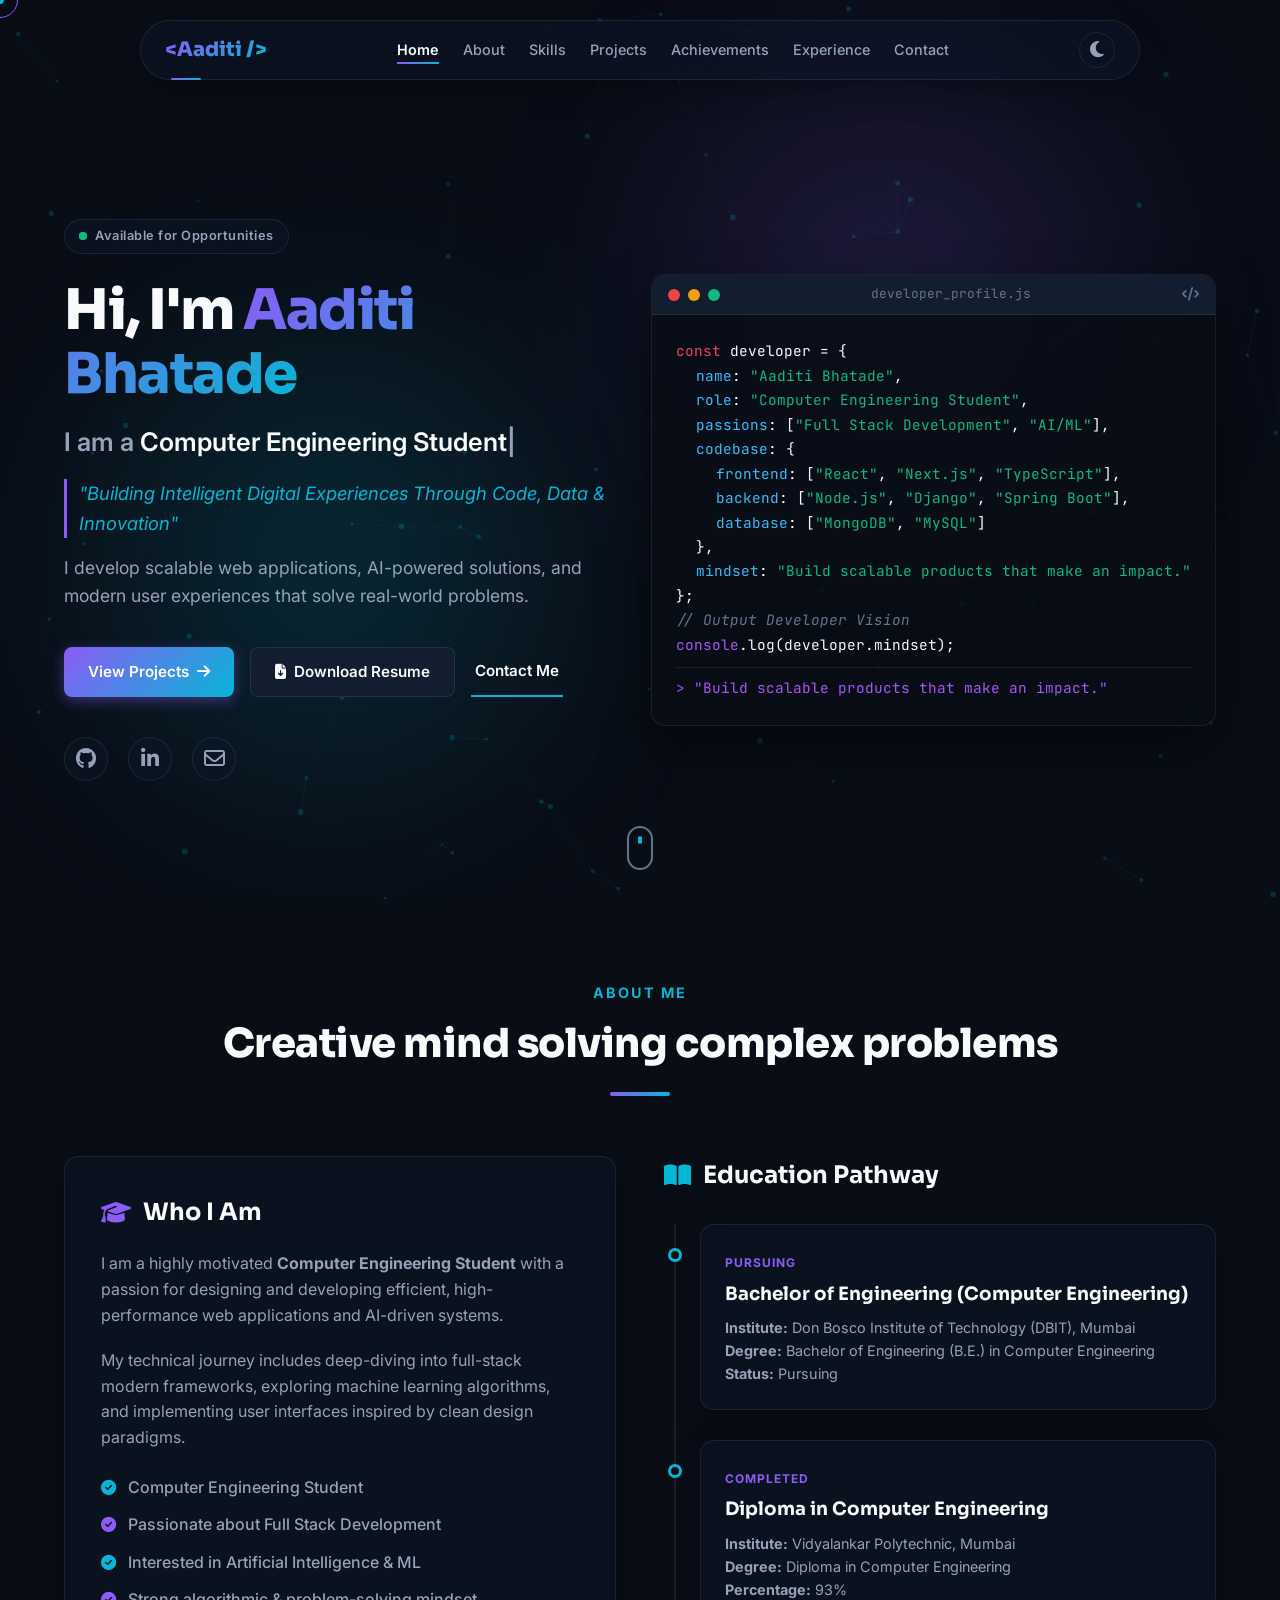
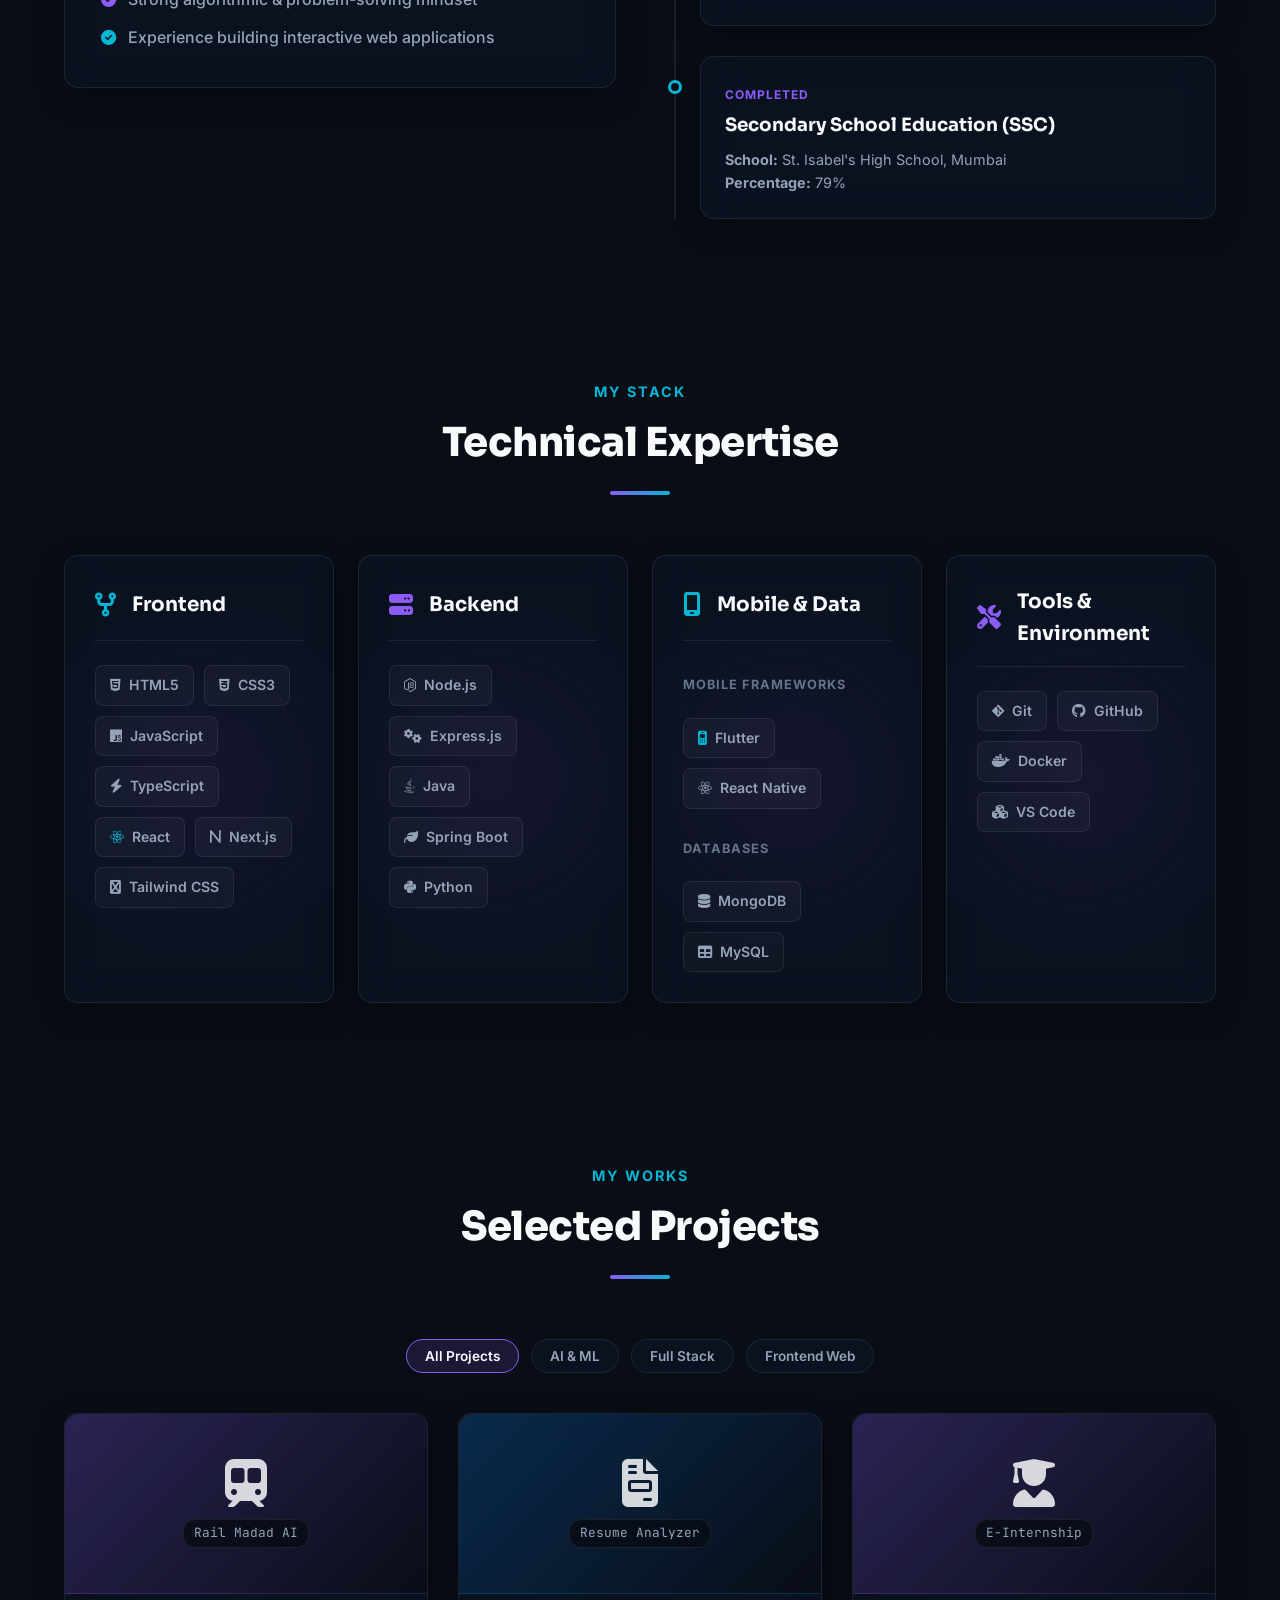
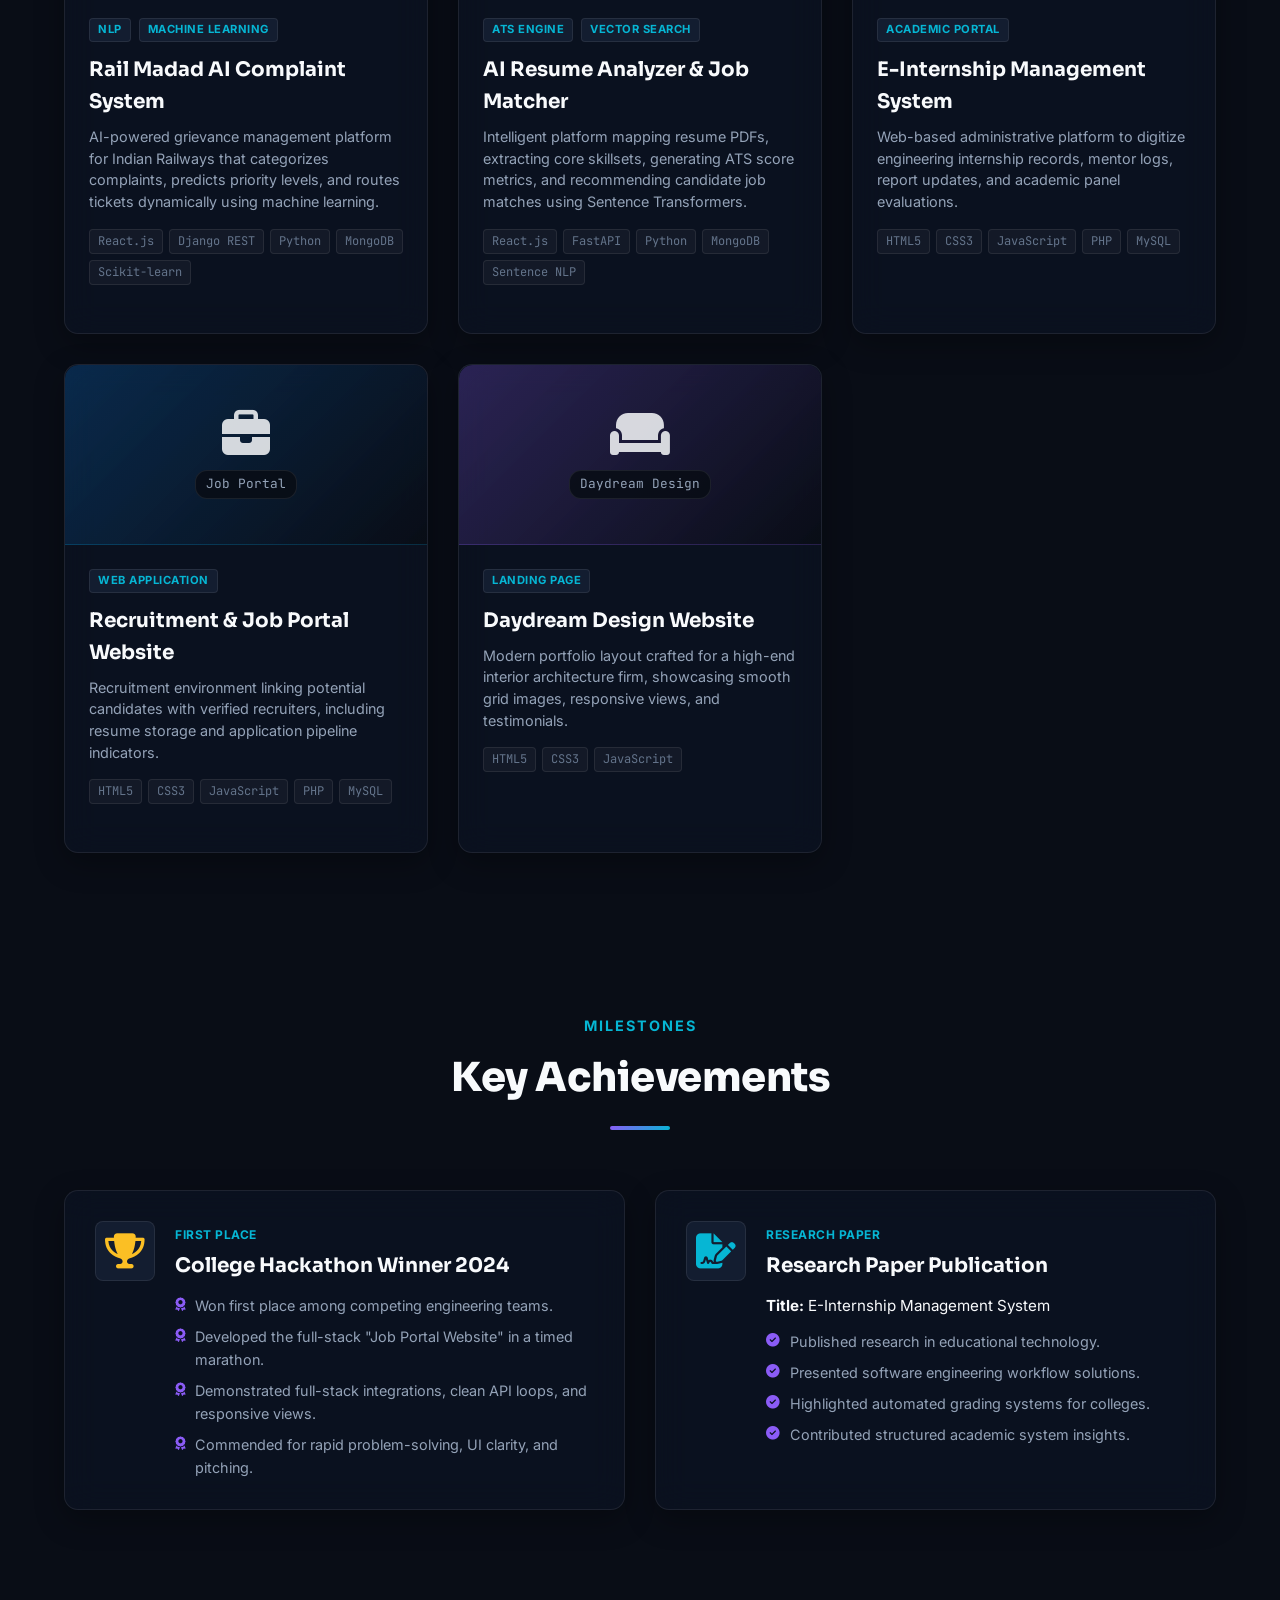
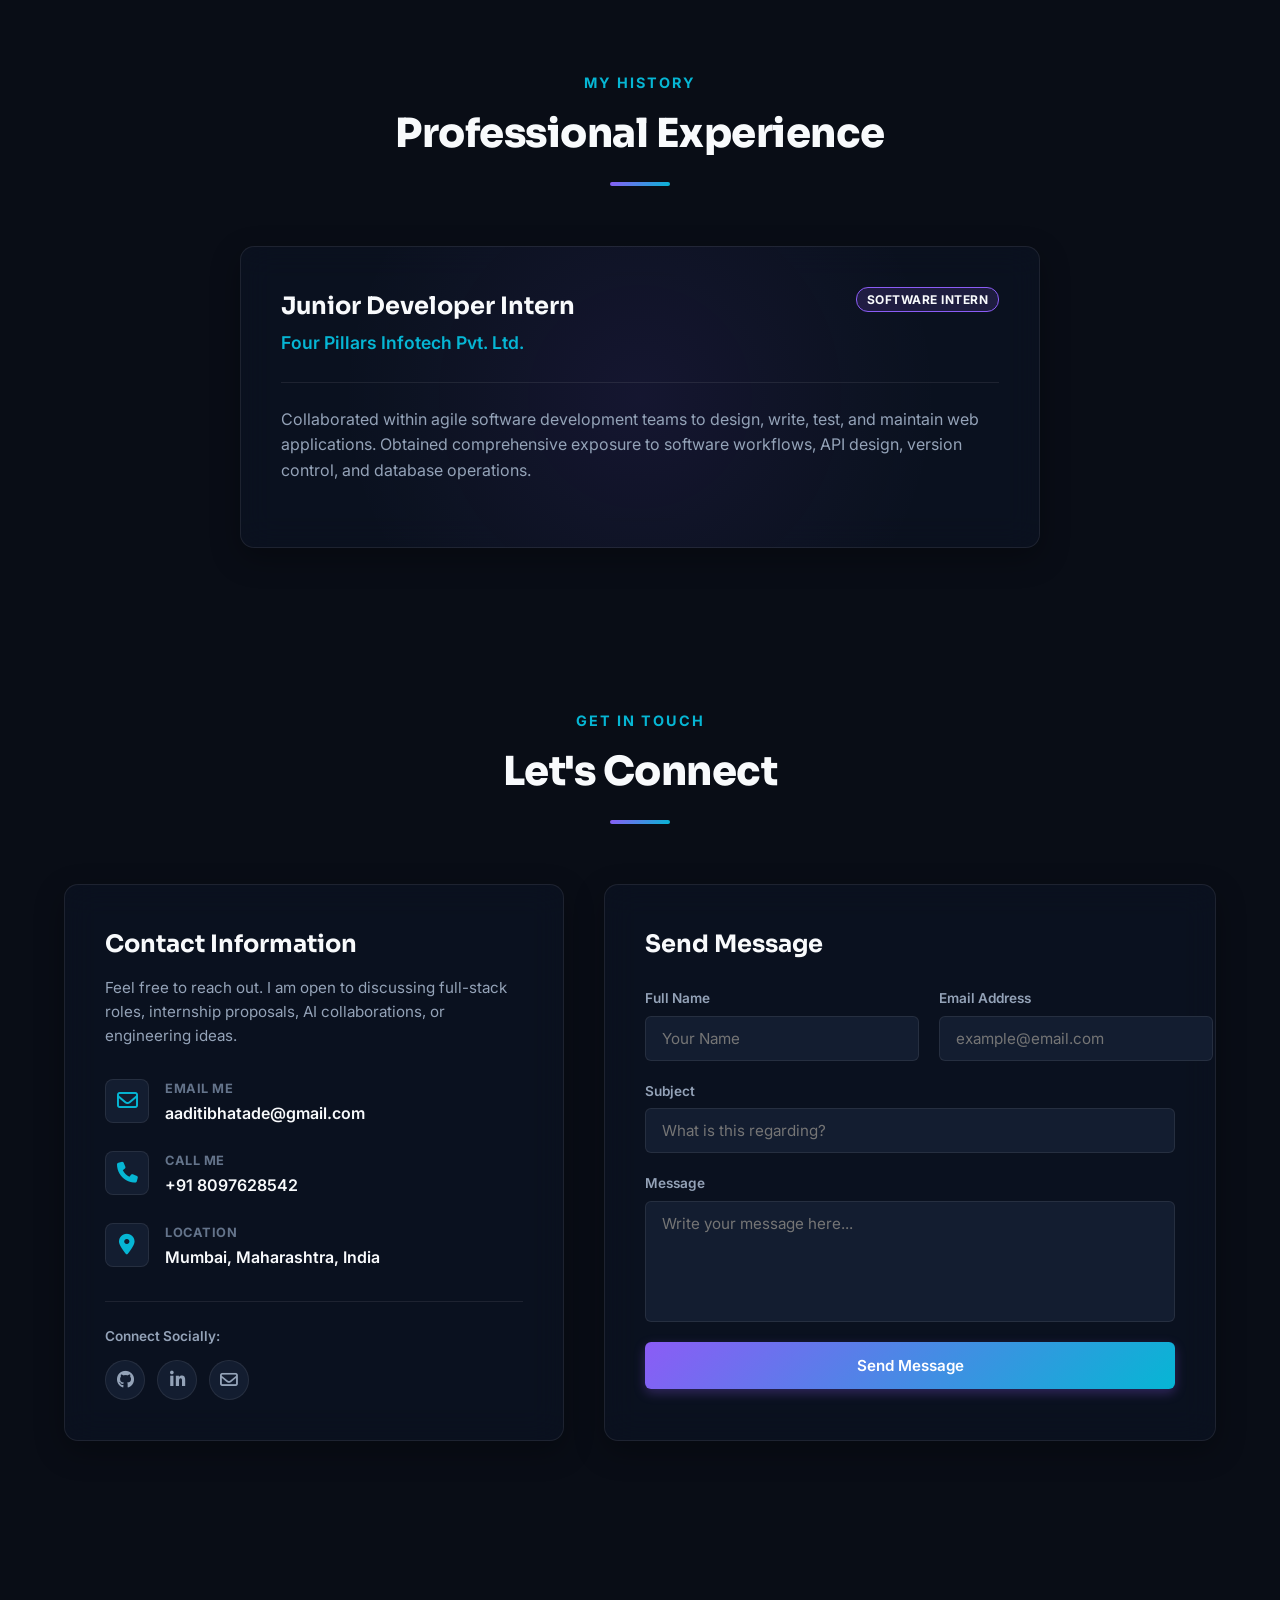
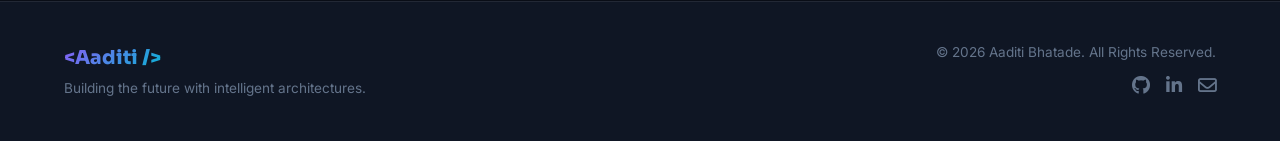
==== commit 504bd8a9: "Remove skill progress bars and comparisons" ====
--- a/index.html
+++ b/index.html
@@ -275,56 +275,14 @@
                             <div class="category-icon text-cyan"><i class="fa-solid fa-code-fork"></i></div>
                             <h3 class="category-title">Frontend</h3>
                         </div>
-                        <div class="skills-list">
-                            <div class="skill-item" data-skill="html">
-                                <div class="skill-info">
-                                    <span class="skill-name"><i class="fa-brands fa-html5 text-orange"></i> HTML5</span>
-                                    <span class="skill-percent">95%</span>
-                                </div>
-                                <div class="skill-bar-bg"><div class="skill-bar-fill" style="width: 95%"></div></div>
-                            </div>
-                            <div class="skill-item" data-skill="css">
-                                <div class="skill-info">
-                                    <span class="skill-name"><i class="fa-brands fa-css3-alt text-blue"></i> CSS3</span>
-                                    <span class="skill-percent">90%</span>
-                                </div>
-                                <div class="skill-bar-bg"><div class="skill-bar-fill" style="width: 90%"></div></div>
-                            </div>
-                            <div class="skill-item" data-skill="js">
-                                <div class="skill-info">
-                                    <span class="skill-name"><i class="fa-brands fa-js text-yellow"></i> JavaScript</span>
-                                    <span class="skill-percent">88%</span>
-                                </div>
-                                <div class="skill-bar-bg"><div class="skill-bar-fill" style="width: 88%"></div></div>
-                            </div>
-                            <div class="skill-item" data-skill="ts">
-                                <div class="skill-info">
-                                    <span class="skill-name"><i class="fa-solid fa-bolt text-blue-light"></i> TypeScript</span>
-                                    <span class="skill-percent">80%</span>
-                                </div>
-                                <div class="skill-bar-bg"><div class="skill-bar-fill" style="width: 80%"></div></div>
-                            </div>
-                            <div class="skill-item" data-skill="react">
-                                <div class="skill-info">
-                                    <span class="skill-name"><i class="fa-brands fa-react text-cyan"></i> React</span>
-                                    <span class="skill-percent">85%</span>
-                                </div>
-                                <div class="skill-bar-bg"><div class="skill-bar-fill" style="width: 85%"></div></div>
-                            </div>
-                            <div class="skill-item" data-skill="next">
-                                <div class="skill-info">
-                                    <span class="skill-name"><i class="fa-solid fa-n text-white"></i> Next.js</span>
-                                    <span class="skill-percent">82%</span>
-                                </div>
-                                <div class="skill-bar-bg"><div class="skill-bar-fill" style="width: 82%"></div></div>
-                            </div>
-                            <div class="skill-item" data-skill="tailwind">
-                                <div class="skill-info">
-                                    <span class="skill-name"><i class="fa-brands fa-wind text-teal"></i> Tailwind CSS</span>
-                                    <span class="skill-percent">88%</span>
-                                </div>
-                                <div class="skill-bar-bg"><div class="skill-bar-fill" style="width: 88%"></div></div>
-                            </div>
+                        <div class="skills-tags-container">
+                            <span class="skill-badge"><i class="fa-brands fa-html5 text-orange"></i> HTML5</span>
+                            <span class="skill-badge"><i class="fa-brands fa-css3-alt text-blue"></i> CSS3</span>
+                            <span class="skill-badge"><i class="fa-brands fa-js text-yellow"></i> JavaScript</span>
+                            <span class="skill-badge"><i class="fa-solid fa-bolt text-blue-light"></i> TypeScript</span>
+                            <span class="skill-badge"><i class="fa-brands fa-react text-cyan"></i> React</span>
+                            <span class="skill-badge"><i class="fa-solid fa-n text-white"></i> Next.js</span>
+                            <span class="skill-badge"><i class="fa-brands fa-wind text-teal"></i> Tailwind CSS</span>
                         </div>
                     </div>
 
@@ -334,42 +292,12 @@
                             <div class="category-icon text-purple"><i class="fa-solid fa-server"></i></div>
                             <h3 class="category-title">Backend</h3>
                         </div>
-                        <div class="skills-list">
-                            <div class="skill-item" data-skill="node">
-                                <div class="skill-info">
-                                    <span class="skill-name"><i class="fa-brands fa-node-js text-green"></i> Node.js</span>
-                                    <span class="skill-percent">82%</span>
-                                </div>
-                                <div class="skill-bar-bg"><div class="skill-bar-fill" style="width: 82%"></div></div>
-                            </div>
-                            <div class="skill-item" data-skill="express">
-                                <div class="skill-info">
-                                    <span class="skill-name"><i class="fa-solid fa-gears text-slate"></i> Express.js</span>
-                                    <span class="skill-percent">85%</span>
-                                </div>
-                                <div class="skill-bar-bg"><div class="skill-bar-fill" style="width: 85%"></div></div>
-                            </div>
-                            <div class="skill-item" data-skill="java">
-                                <div class="skill-info">
-                                    <span class="skill-name"><i class="fa-brands fa-java text-orange"></i> Java</span>
-                                    <span class="skill-percent">80%</span>
-                                </div>
-                                <div class="skill-bar-bg"><div class="skill-bar-fill" style="width: 80%"></div></div>
-                            </div>
-                            <div class="skill-item" data-skill="spring">
-                                <div class="skill-info">
-                                    <span class="skill-name"><i class="fa-solid fa-leaf text-green"></i> Spring Boot</span>
-                                    <span class="skill-percent">75%</span>
-                                </div>
-                                <div class="skill-bar-bg"><div class="skill-bar-fill" style="width: 75%"></div></div>
-                            </div>
-                            <div class="skill-item" data-skill="python">
-                                <div class="skill-info">
-                                    <span class="skill-name"><i class="fa-brands fa-python text-yellow-blue"></i> Python</span>
-                                    <span class="skill-percent">85%</span>
-                                </div>
-                                <div class="skill-bar-bg"><div class="skill-bar-fill" style="width: 85%"></div></div>
-                            </div>
+                        <div class="skills-tags-container">
+                            <span class="skill-badge"><i class="fa-brands fa-node-js text-green"></i> Node.js</span>
+                            <span class="skill-badge"><i class="fa-solid fa-gears text-slate"></i> Express.js</span>
+                            <span class="skill-badge"><i class="fa-brands fa-java text-orange"></i> Java</span>
+                            <span class="skill-badge"><i class="fa-solid fa-leaf text-green"></i> Spring Boot</span>
+                            <span class="skill-badge"><i class="fa-brands fa-python text-yellow-blue"></i> Python</span>
                         </div>
                     </div>
 
@@ -379,37 +307,17 @@
                             <div class="category-icon text-cyan"><i class="fa-solid fa-mobile-screen"></i></div>
                             <h3 class="category-title">Mobile & Data</h3>
                         </div>
-                        <div class="skills-list">
+                        <div class="skills-tags-container">
                             <div class="skills-subcategory-title">Mobile Frameworks</div>
-                            <div class="skill-item" data-skill="flutter">
-                                <div class="skill-info">
-                                    <span class="skill-name"><i class="fa-solid fa-mobile-retro text-cyan"></i> Flutter</span>
-                                    <span class="skill-percent">72%</span>
-                                </div>
-                                <div class="skill-bar-bg"><div class="skill-bar-fill" style="width: 72%"></div></div>
-                            </div>
-                            <div class="skill-item" data-skill="reactnative">
-                                <div class="skill-info">
-                                    <span class="skill-name"><i class="fa-brands fa-react text-blue-light"></i> React Native</span>
-                                    <span class="skill-percent">75%</span>
-                                </div>
-                                <div class="skill-bar-bg"><div class="skill-bar-fill" style="width: 75%"></div></div>
+                            <div class="skills-subcategory-tags">
+                                <span class="skill-badge"><i class="fa-solid fa-mobile-retro text-cyan"></i> Flutter</span>
+                                <span class="skill-badge"><i class="fa-brands fa-react text-blue-light"></i> React Native</span>
                             </div>
 
                             <div class="skills-subcategory-title margin-top-md">Databases</div>
-                            <div class="skill-item" data-skill="mongodb">
-                                <div class="skill-info">
-                                    <span class="skill-name"><i class="fa-solid fa-database text-green"></i> MongoDB</span>
-                                    <span class="skill-percent">80%</span>
-                                </div>
-                                <div class="skill-bar-bg"><div class="skill-bar-fill" style="width: 80%"></div></div>
-                            </div>
-                            <div class="skill-item" data-skill="mysql">
-                                <div class="skill-info">
-                                    <span class="skill-name"><i class="fa-solid fa-table text-blue"></i> MySQL</span>
-                                    <span class="skill-percent">85%</span>
-                                </div>
-                                <div class="skill-bar-bg"><div class="skill-bar-fill" style="width: 85%"></div></div>
+                            <div class="skills-subcategory-tags">
+                                <span class="skill-badge"><i class="fa-solid fa-database text-green"></i> MongoDB</span>
+                                <span class="skill-badge"><i class="fa-solid fa-table text-blue"></i> MySQL</span>
                             </div>
                         </div>
                     </div>
@@ -420,35 +328,11 @@
                             <div class="category-icon text-purple"><i class="fa-solid fa-screwdriver-wrench"></i></div>
                             <h3 class="category-title">Tools & Environment</h3>
                         </div>
-                        <div class="skills-list">
-                            <div class="skill-item" data-skill="git">
-                                <div class="skill-info">
-                                    <span class="skill-name"><i class="fa-brands fa-git-alt text-orange"></i> Git</span>
-                                    <span class="skill-percent">88%</span>
-                                </div>
-                                <div class="skill-bar-bg"><div class="skill-bar-fill" style="width: 88%"></div></div>
-                            </div>
-                            <div class="skill-item" data-skill="github">
-                                <div class="skill-info">
-                                    <span class="skill-name"><i class="fa-brands fa-github text-white"></i> GitHub</span>
-                                    <span class="skill-percent">85%</span>
-                                </div>
-                                <div class="skill-bar-bg"><div class="skill-bar-fill" style="width: 85%"></div></div>
-                            </div>
-                            <div class="skill-item" data-skill="docker">
-                                <div class="skill-info">
-                                    <span class="skill-name"><i class="fa-brands fa-docker text-blue"></i> Docker</span>
-                                    <span class="skill-percent">70%</span>
-                                </div>
-                                <div class="skill-bar-bg"><div class="skill-bar-fill" style="width: 70%"></div></div>
-                            </div>
-                            <div class="skill-item" data-skill="vscode">
-                                <div class="skill-info">
-                                    <span class="skill-name"><i class="fa-solid fa-cubes text-blue-light"></i> VS Code</span>
-                                    <span class="skill-percent">92%</span>
-                                </div>
-                                <div class="skill-bar-bg"><div class="skill-bar-fill" style="width: 92%"></div></div>
-                            </div>
+                        <div class="skills-tags-container">
+                            <span class="skill-badge"><i class="fa-brands fa-git-alt text-orange"></i> Git</span>
+                            <span class="skill-badge"><i class="fa-brands fa-github text-white"></i> GitHub</span>
+                            <span class="skill-badge"><i class="fa-brands fa-docker text-blue"></i> Docker</span>
+                            <span class="skill-badge"><i class="fa-solid fa-cubes text-blue-light"></i> VS Code</span>
                         </div>
                     </div>
                 </div>
--- a/assets/css/style.css
+++ b/assets/css/style.css
@@ -794,6 +794,7 @@
     font-size: 0.9rem;
     line-height: 1.7;
     color: var(--text-primary);
+    overflow-x: auto;
 }
 
 .font-mono {
@@ -899,7 +900,7 @@
 
 .about-bullets li {
     display: flex;
-    align-items: center;
+    align-items: flex-start;
     gap: 12px;
     color: var(--text-secondary);
     font-weight: 500;
@@ -907,6 +908,7 @@
 
 .about-bullets li i {
     font-size: 0.95rem;
+    margin-top: 5px;
 }
 
 .text-purple { color: var(--accent-primary); }
@@ -1040,10 +1042,44 @@
     font-weight: 700;
 }
 
-.skills-list {
-    display: flex;
-    flex-direction: column;
-    gap: 18px;
+/* Skills Badges Container */
+.skills-tags-container {
+    display: flex;
+    flex-wrap: wrap;
+    gap: 10px;
+}
+
+.skills-subcategory-tags {
+    display: flex;
+    flex-wrap: wrap;
+    gap: 10px;
+    margin-top: 10px;
+}
+
+.skill-badge {
+    display: inline-flex;
+    align-items: center;
+    gap: 8px;
+    padding: 8px 14px;
+    font-size: 0.88rem;
+    font-weight: 600;
+    color: var(--text-secondary);
+    background-color: rgba(255, 255, 255, 0.03);
+    border: 1px solid var(--glass-border);
+    border-radius: var(--border-radius-sm);
+    transition: background-color var(--transition-fast), border-color var(--transition-fast), transform var(--transition-fast), color var(--transition-fast), box-shadow var(--transition-fast);
+}
+
+[data-theme="light"] .skill-badge {
+    background-color: rgba(0, 0, 0, 0.02);
+}
+
+.skill-badge:hover {
+    background-color: var(--accent-glow);
+    border-color: var(--accent-primary);
+    color: var(--text-primary);
+    transform: translateY(-2px);
+    box-shadow: 0 4px 12px var(--accent-glow);
 }
 
 .skills-subcategory-title {
@@ -1053,72 +1089,12 @@
     letter-spacing: 1px;
     color: var(--text-muted);
     margin-top: 10px;
-    margin-bottom: -4px;
+    margin-bottom: 2px;
+    width: 100%;
 }
 
 .margin-top-md {
     margin-top: 20px;
-}
-
-.skill-item {
-    display: flex;
-    flex-direction: column;
-    gap: 6px;
-}
-
-.skill-info {
-    display: flex;
-    justify-content: space-between;
-    font-size: 0.9rem;
-    font-weight: 500;
-}
-
-.skill-name {
-    display: flex;
-    align-items: center;
-    gap: 8px;
-    color: var(--text-primary);
-}
-
-.skill-name i {
-    width: 16px;
-    text-align: center;
-}
-
-.text-orange { color: #f97316; }
-.text-blue { color: #3b82f6; }
-.text-yellow { color: #eab308; }
-.text-blue-light { color: #0ea5e9; }
-.text-teal { color: #14b8a6; }
-.text-green { color: #22c55e; }
-.text-yellow-blue { color: #38bdf8; }
-.text-slate { color: #94a3b8; }
-.text-white { color: var(--text-primary); }
-
-.skill-percent {
-    color: var(--text-secondary);
-}
-
-.skill-bar-bg {
-    width: 100%;
-    height: 6px;
-    background-color: var(--bg-tertiary);
-    border-radius: 3px;
-    overflow: hidden;
-}
-
-.skill-bar-fill {
-    height: 100%;
-    background: var(--gradient-hero);
-    border-radius: 3px;
-    transform: scaleX(0);
-    transform-origin: left;
-    transition: transform 1.5s cubic-bezier(0.16, 1, 0.3, 1);
-}
-
-/* Activated animation trigger via script */
-.skills-section.active-anim .skill-bar-fill {
-    transform: scaleX(1);
 }
 
 /* ==========================================================================
@@ -1156,7 +1132,7 @@
 
 .projects-grid {
     display: grid;
-    grid-template-columns: repeat(auto-fit, minmax(320px, 1fr));
+    grid-template-columns: repeat(auto-fit, minmax(280px, 1fr));
     gap: 30px;
 }
 
@@ -2156,7 +2132,7 @@
 
 @media (max-width: 968px) {
     .hero-container {
-        grid-template-columns: 1fr;
+        grid-template-columns: minmax(0, 1fr);
         gap: 50px;
         text-align: center;
     }
@@ -2284,17 +2260,21 @@
 
 @media (max-width: 480px) {
     .hero-title {
-        font-size: 2.5rem;
+        font-size: 2.3rem;
     }
     
     .hero-subtitle {
-        font-size: 1.25rem;
+        font-size: 1.2rem;
     }
     
     .hero-buttons .btn {
         width: 100%;
     }
     
+    .projects-grid {
+        grid-template-columns: 1fr;
+    }
+    
     .statistics-grid {
         grid-template-columns: 1fr;
     }
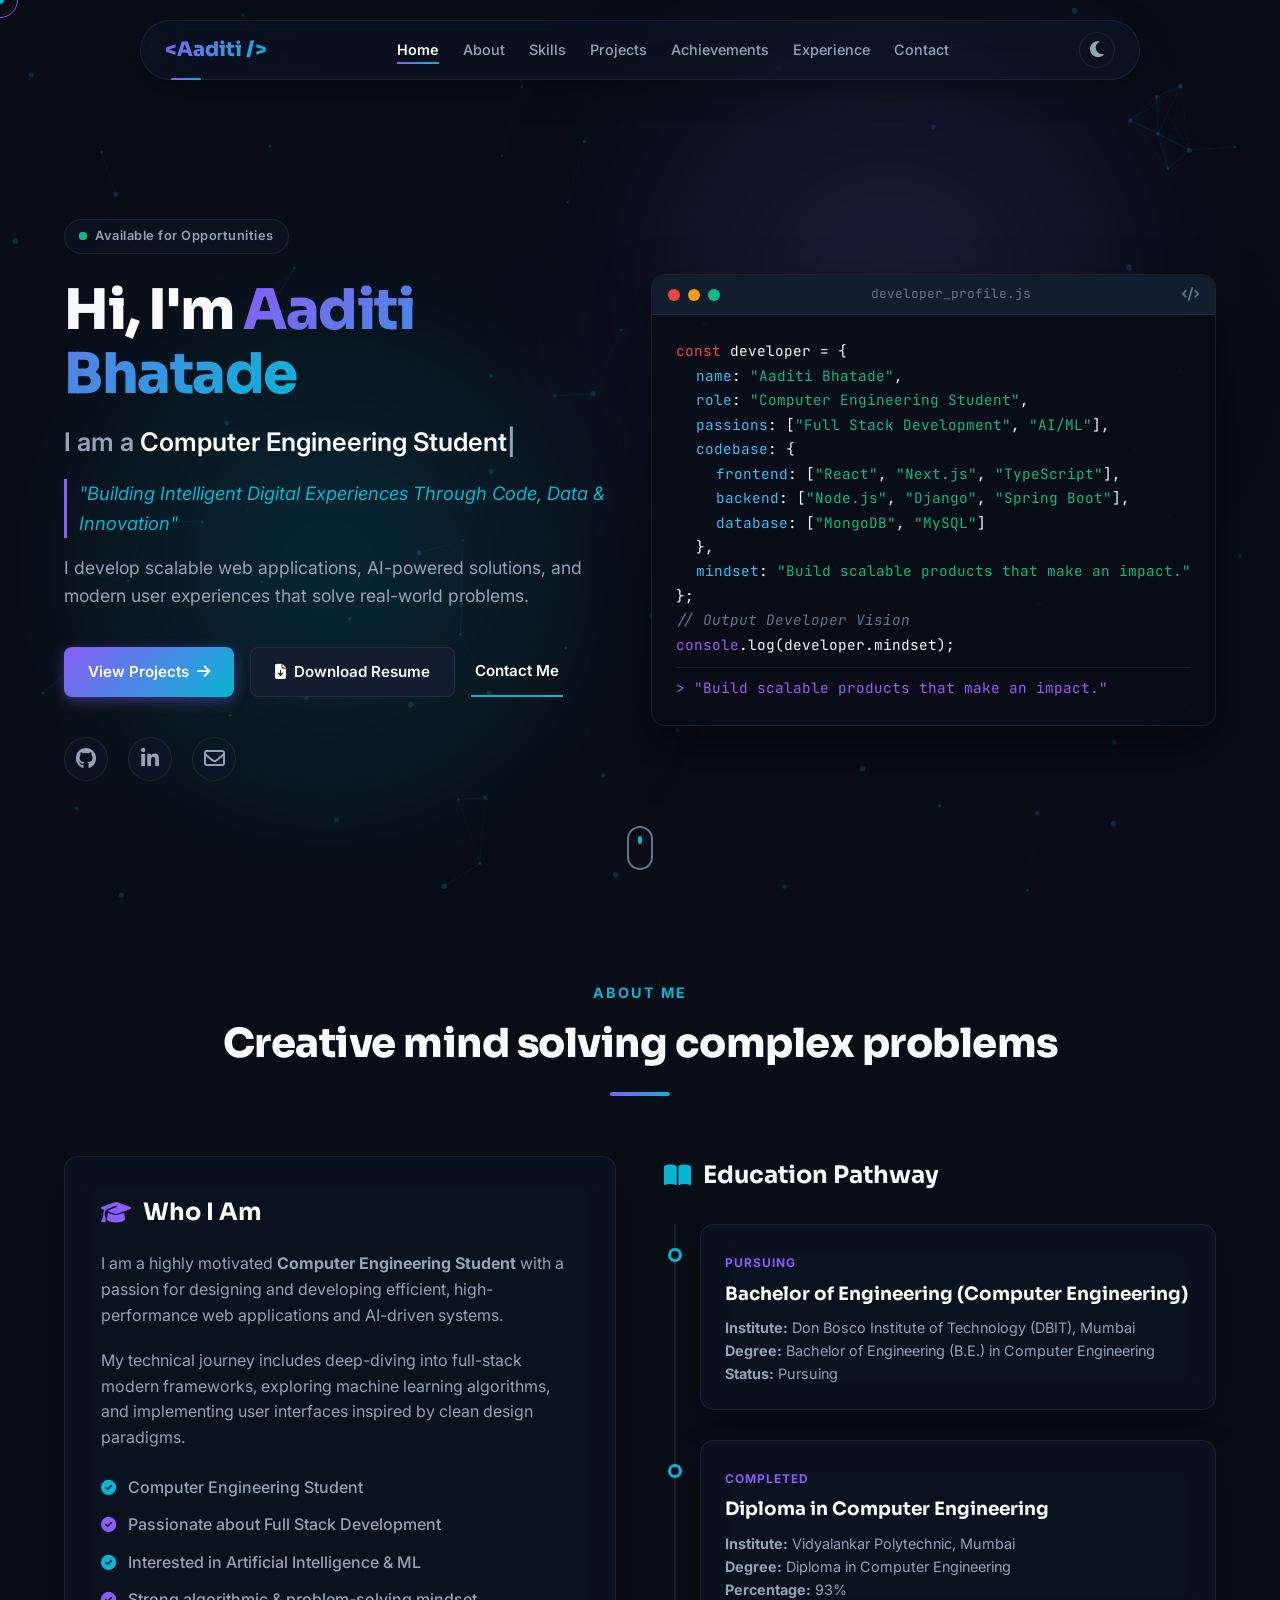
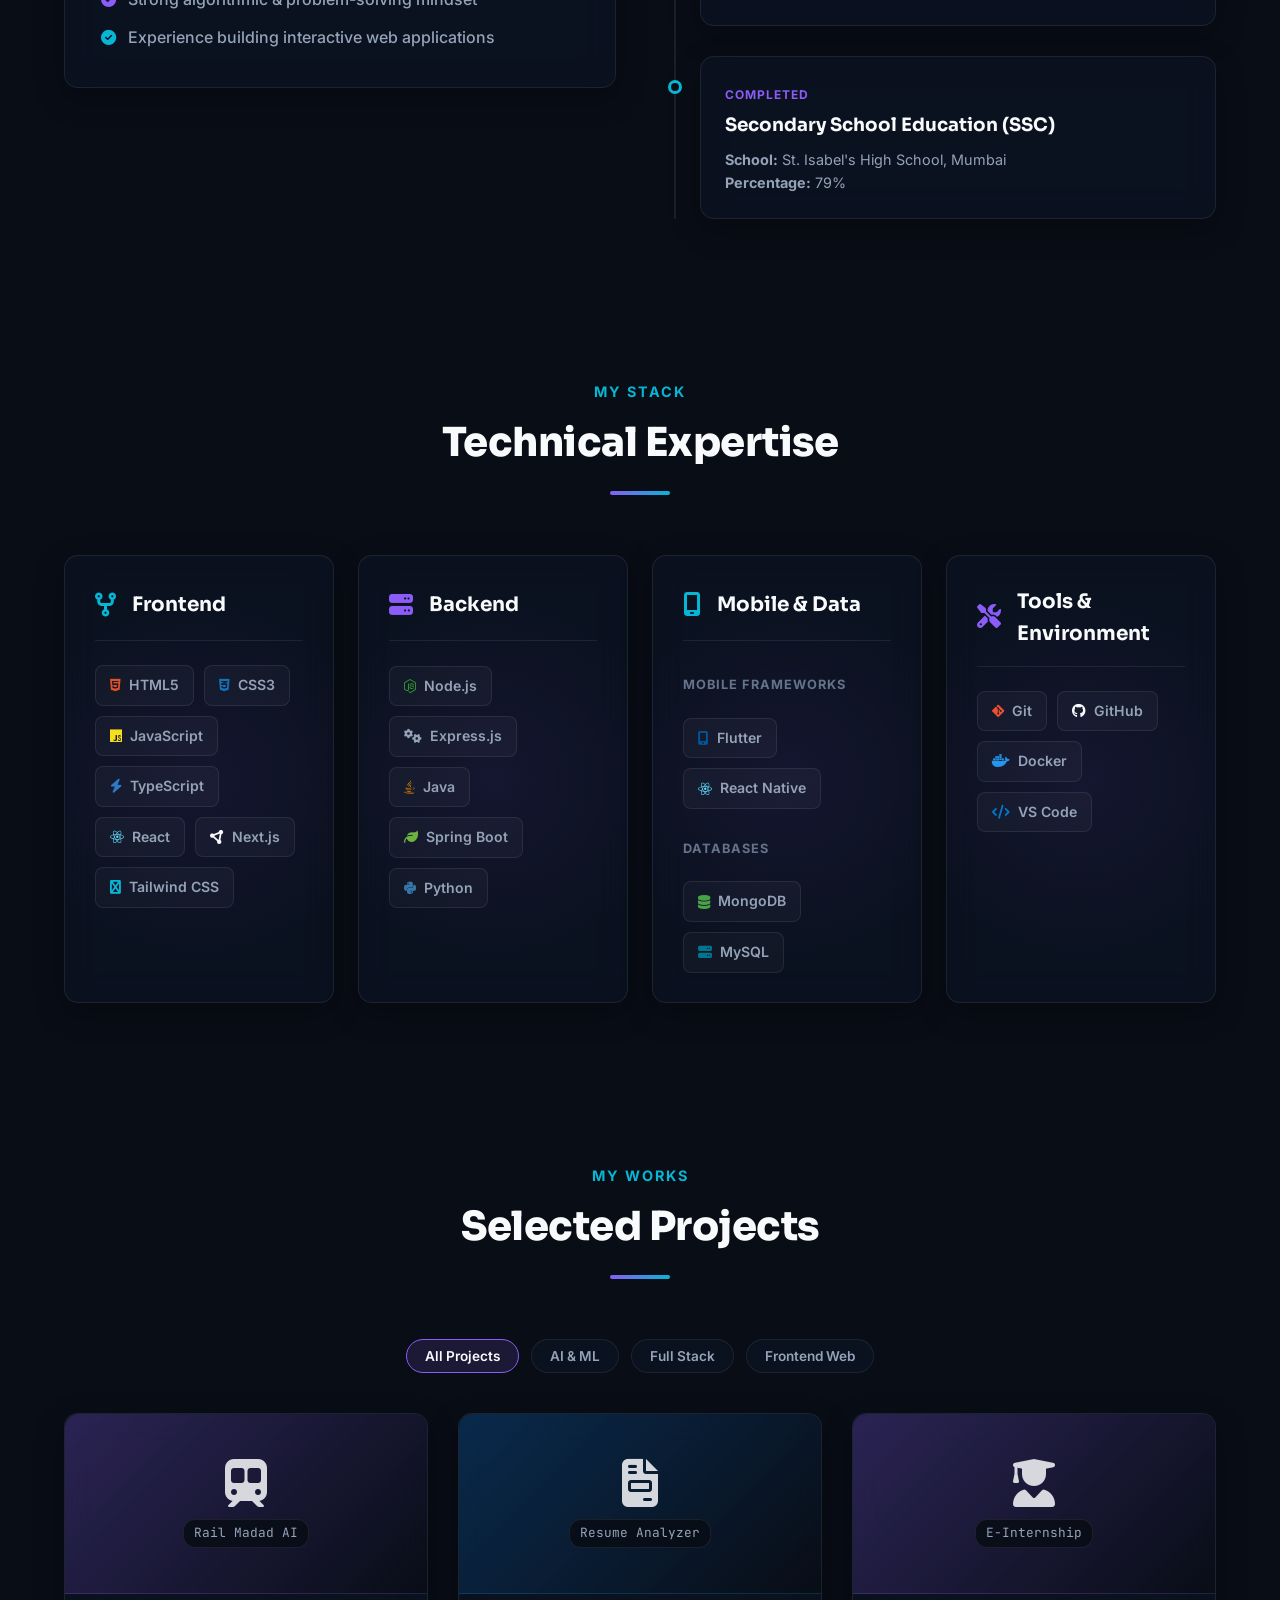
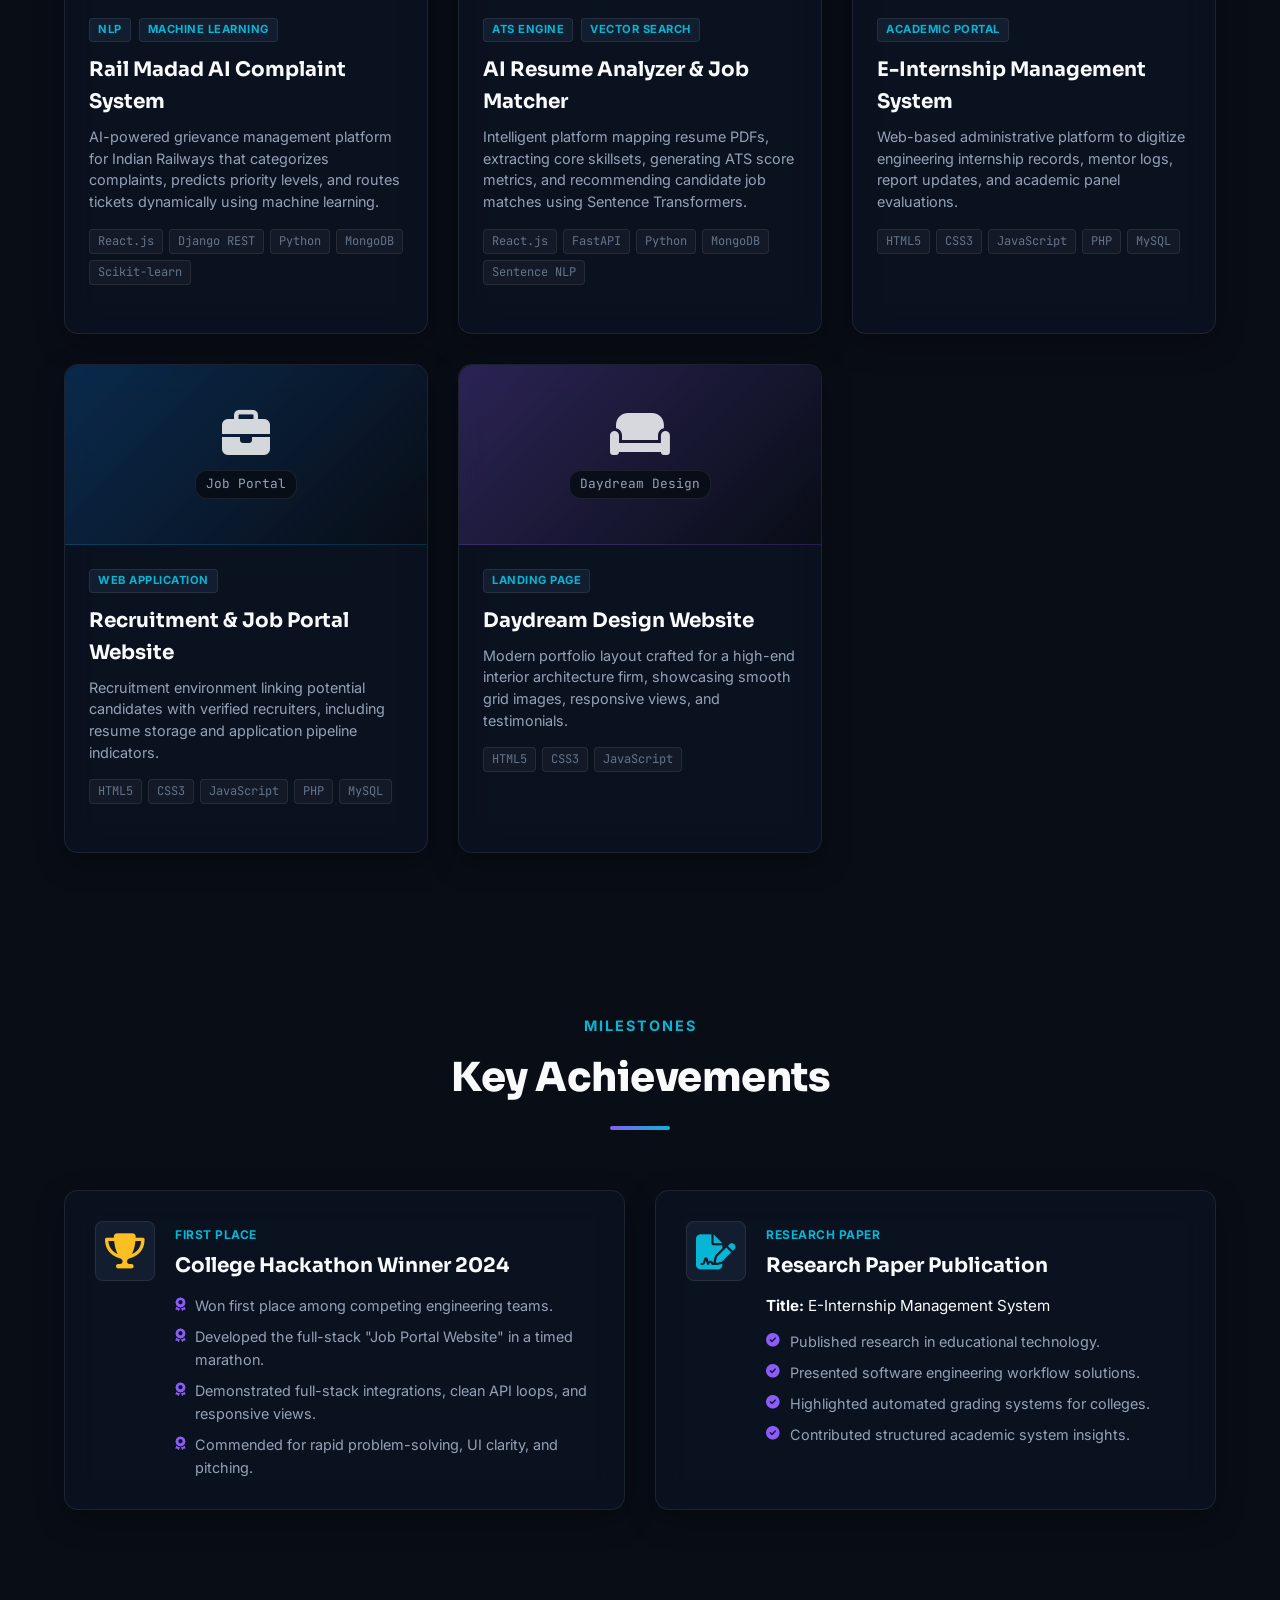
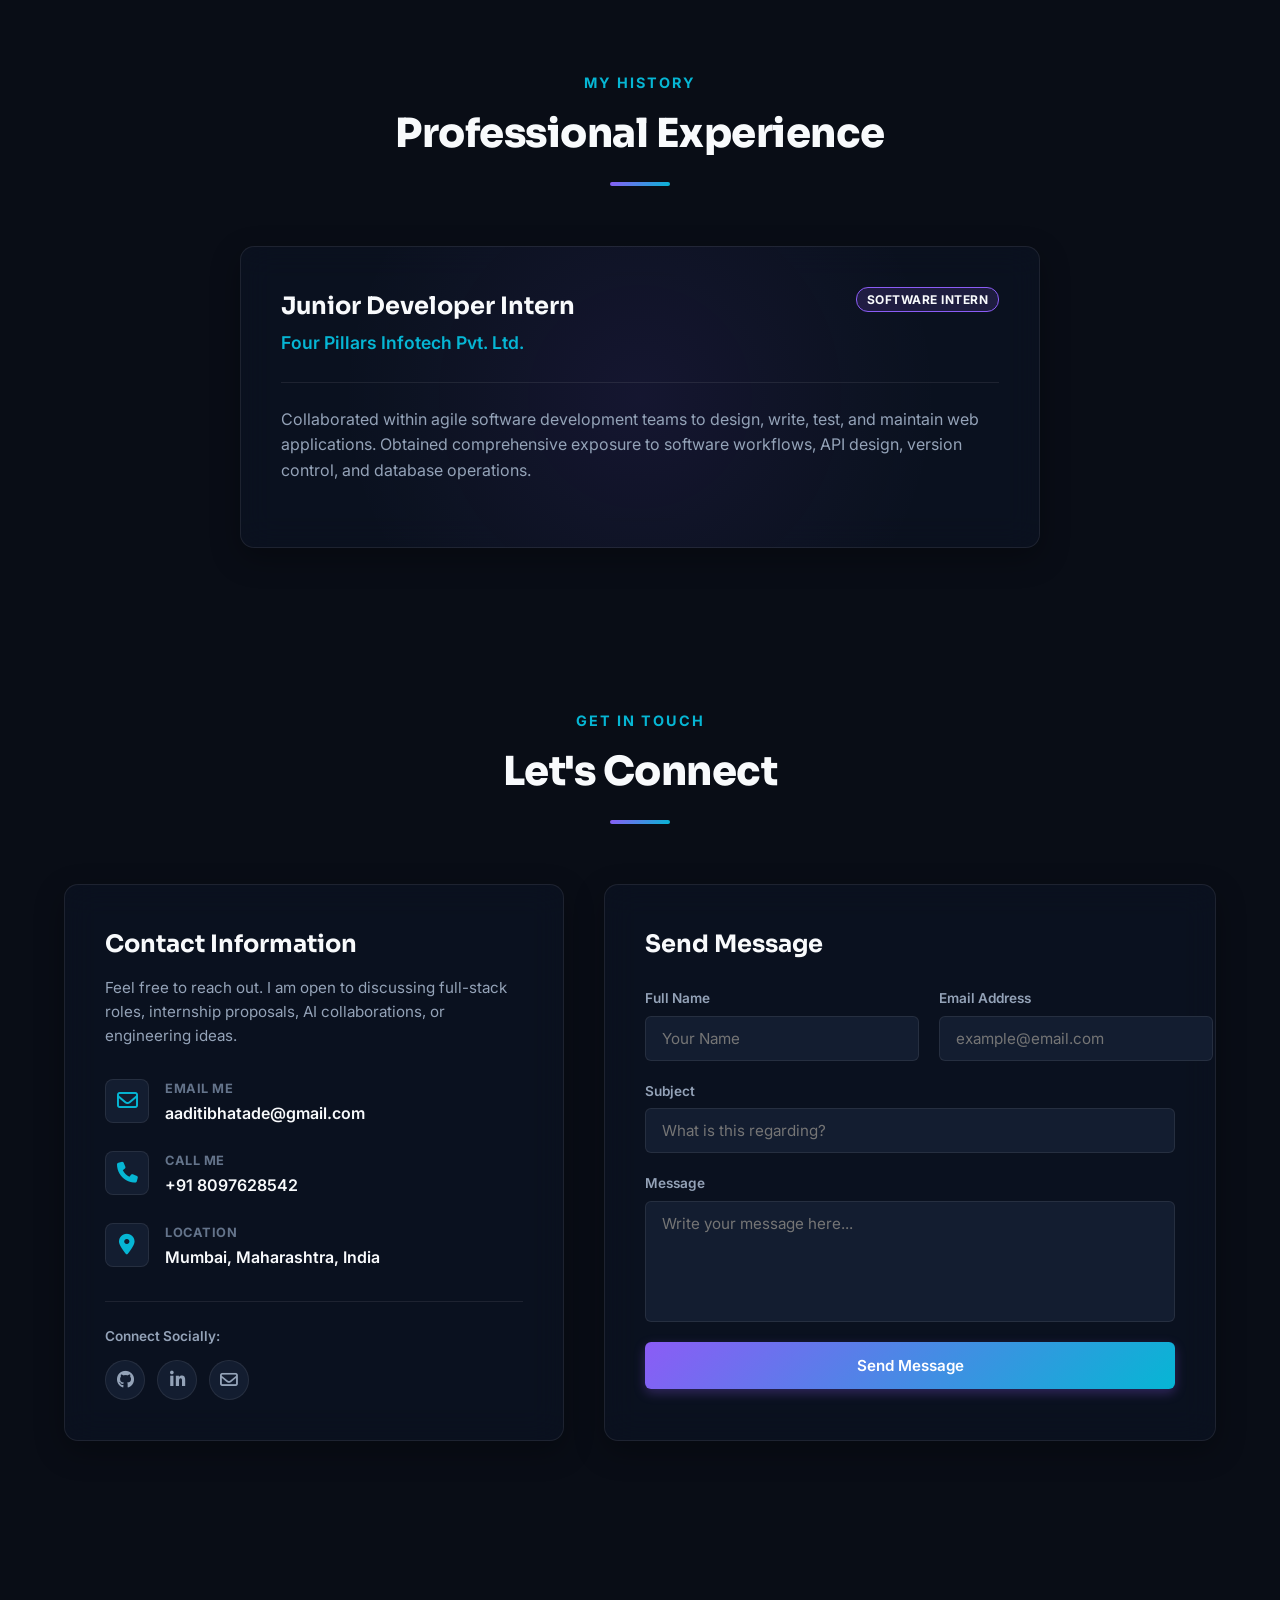
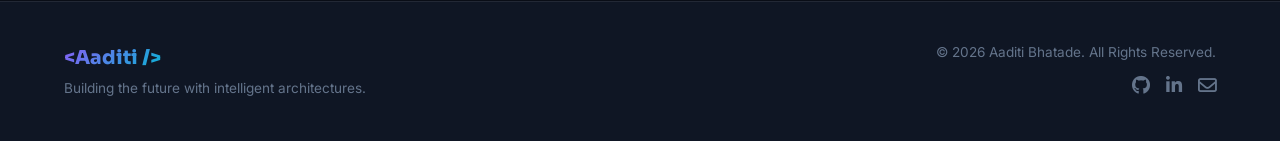
==== commit 34f2ce12: "Colorize skill badge icons with official brand colors" ====
--- a/index.html
+++ b/index.html
@@ -276,13 +276,13 @@
                             <h3 class="category-title">Frontend</h3>
                         </div>
                         <div class="skills-tags-container">
-                            <span class="skill-badge"><i class="fa-brands fa-html5 text-orange"></i> HTML5</span>
-                            <span class="skill-badge"><i class="fa-brands fa-css3-alt text-blue"></i> CSS3</span>
-                            <span class="skill-badge"><i class="fa-brands fa-js text-yellow"></i> JavaScript</span>
-                            <span class="skill-badge"><i class="fa-solid fa-bolt text-blue-light"></i> TypeScript</span>
-                            <span class="skill-badge"><i class="fa-brands fa-react text-cyan"></i> React</span>
-                            <span class="skill-badge"><i class="fa-solid fa-n text-white"></i> Next.js</span>
-                            <span class="skill-badge"><i class="fa-brands fa-wind text-teal"></i> Tailwind CSS</span>
+                            <span class="skill-badge"><i class="fa-brands fa-html5 brand-html"></i> HTML5</span>
+                            <span class="skill-badge"><i class="fa-brands fa-css3-alt brand-css"></i> CSS3</span>
+                            <span class="skill-badge"><i class="fa-brands fa-js brand-js"></i> JavaScript</span>
+                            <span class="skill-badge"><i class="fa-solid fa-bolt brand-ts"></i> TypeScript</span>
+                            <span class="skill-badge"><i class="fa-brands fa-react brand-react"></i> React</span>
+                            <span class="skill-badge"><i class="fa-solid fa-circle-nodes brand-next"></i> Next.js</span>
+                            <span class="skill-badge"><i class="fa-brands fa-wind brand-tailwind"></i> Tailwind CSS</span>
                         </div>
                     </div>
 
@@ -293,11 +293,11 @@
                             <h3 class="category-title">Backend</h3>
                         </div>
                         <div class="skills-tags-container">
-                            <span class="skill-badge"><i class="fa-brands fa-node-js text-green"></i> Node.js</span>
-                            <span class="skill-badge"><i class="fa-solid fa-gears text-slate"></i> Express.js</span>
-                            <span class="skill-badge"><i class="fa-brands fa-java text-orange"></i> Java</span>
-                            <span class="skill-badge"><i class="fa-solid fa-leaf text-green"></i> Spring Boot</span>
-                            <span class="skill-badge"><i class="fa-brands fa-python text-yellow-blue"></i> Python</span>
+                            <span class="skill-badge"><i class="fa-brands fa-node-js brand-node"></i> Node.js</span>
+                            <span class="skill-badge"><i class="fa-solid fa-gears brand-express"></i> Express.js</span>
+                            <span class="skill-badge"><i class="fa-brands fa-java brand-java"></i> Java</span>
+                            <span class="skill-badge"><i class="fa-solid fa-leaf brand-spring"></i> Spring Boot</span>
+                            <span class="skill-badge"><i class="fa-brands fa-python brand-python"></i> Python</span>
                         </div>
                     </div>
 
@@ -310,14 +310,14 @@
                         <div class="skills-tags-container">
                             <div class="skills-subcategory-title">Mobile Frameworks</div>
                             <div class="skills-subcategory-tags">
-                                <span class="skill-badge"><i class="fa-solid fa-mobile-retro text-cyan"></i> Flutter</span>
-                                <span class="skill-badge"><i class="fa-brands fa-react text-blue-light"></i> React Native</span>
+                                <span class="skill-badge"><i class="fa-solid fa-mobile-screen-button brand-flutter"></i> Flutter</span>
+                                <span class="skill-badge"><i class="fa-brands fa-react brand-react"></i> React Native</span>
                             </div>
 
                             <div class="skills-subcategory-title margin-top-md">Databases</div>
                             <div class="skills-subcategory-tags">
-                                <span class="skill-badge"><i class="fa-solid fa-database text-green"></i> MongoDB</span>
-                                <span class="skill-badge"><i class="fa-solid fa-table text-blue"></i> MySQL</span>
+                                <span class="skill-badge"><i class="fa-solid fa-database brand-mongodb"></i> MongoDB</span>
+                                <span class="skill-badge"><i class="fa-solid fa-server brand-mysql"></i> MySQL</span>
                             </div>
                         </div>
                     </div>
@@ -329,10 +329,10 @@
                             <h3 class="category-title">Tools & Environment</h3>
                         </div>
                         <div class="skills-tags-container">
-                            <span class="skill-badge"><i class="fa-brands fa-git-alt text-orange"></i> Git</span>
-                            <span class="skill-badge"><i class="fa-brands fa-github text-white"></i> GitHub</span>
-                            <span class="skill-badge"><i class="fa-brands fa-docker text-blue"></i> Docker</span>
-                            <span class="skill-badge"><i class="fa-solid fa-cubes text-blue-light"></i> VS Code</span>
+                            <span class="skill-badge"><i class="fa-brands fa-git-alt brand-git"></i> Git</span>
+                            <span class="skill-badge"><i class="fa-brands fa-github brand-github"></i> GitHub</span>
+                            <span class="skill-badge"><i class="fa-brands fa-docker brand-docker"></i> Docker</span>
+                            <span class="skill-badge"><i class="fa-solid fa-code brand-vscode"></i> VS Code</span>
                         </div>
                     </div>
                 </div>
--- a/assets/css/style.css
+++ b/assets/css/style.css
@@ -1081,6 +1081,27 @@
     transform: translateY(-2px);
     box-shadow: 0 4px 12px var(--accent-glow);
 }
+
+/* Official Brand Icon Colors */
+.brand-html { color: #E34F26; }
+.brand-css { color: #1572B6; }
+.brand-js { color: #F7DF1E; }
+.brand-ts { color: #3178C6; }
+.brand-react { color: #61DAFB; }
+.brand-next { color: var(--text-primary); }
+.brand-tailwind { color: #06B6D4; }
+.brand-node { color: #339933; }
+.brand-express { color: var(--text-secondary); }
+.brand-java { color: #ED8B00; }
+.brand-spring { color: #6DB33F; }
+.brand-python { color: #3776AB; }
+.brand-flutter { color: #02569B; }
+.brand-mongodb { color: #47A248; }
+.brand-mysql { color: #00758F; }
+.brand-git { color: #F05032; }
+.brand-github { color: var(--text-primary); }
+.brand-docker { color: #2496ED; }
+.brand-vscode { color: #007ACC; }
 
 .skills-subcategory-title {
     font-size: 0.8rem;
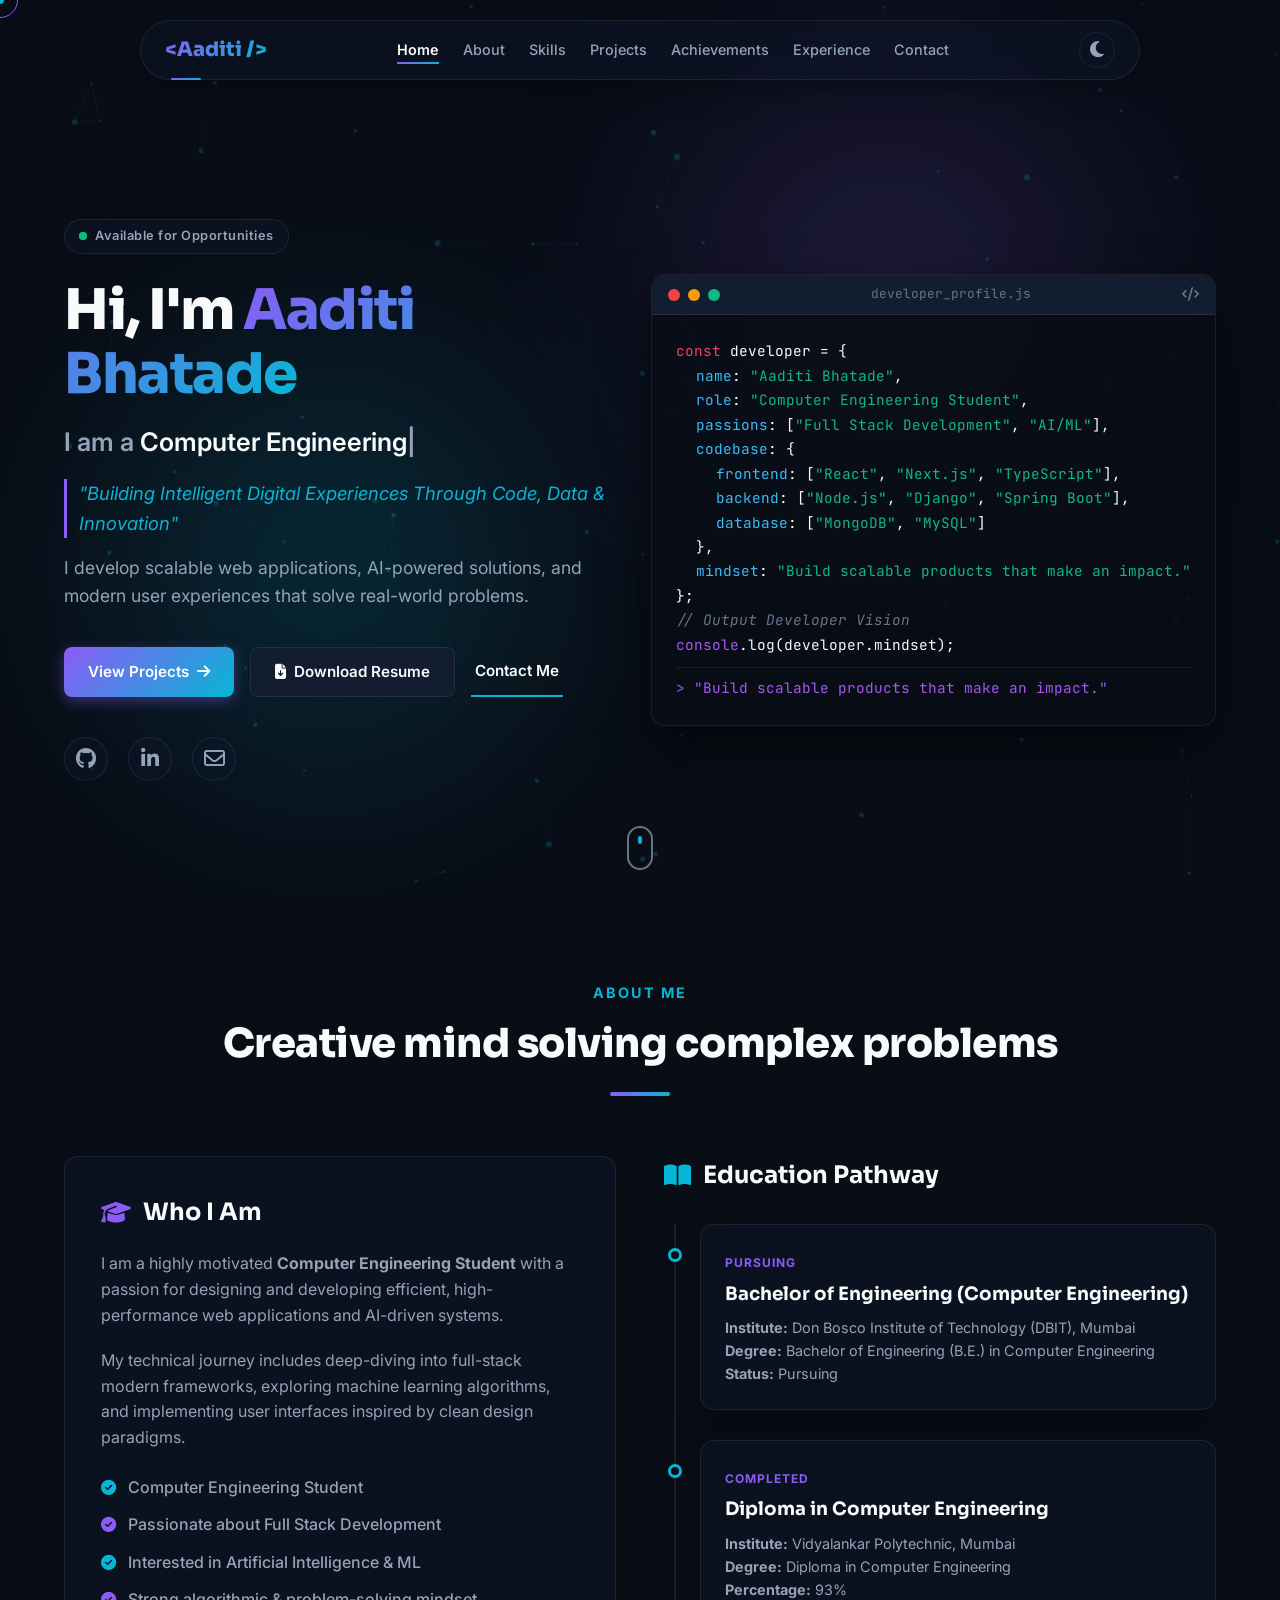
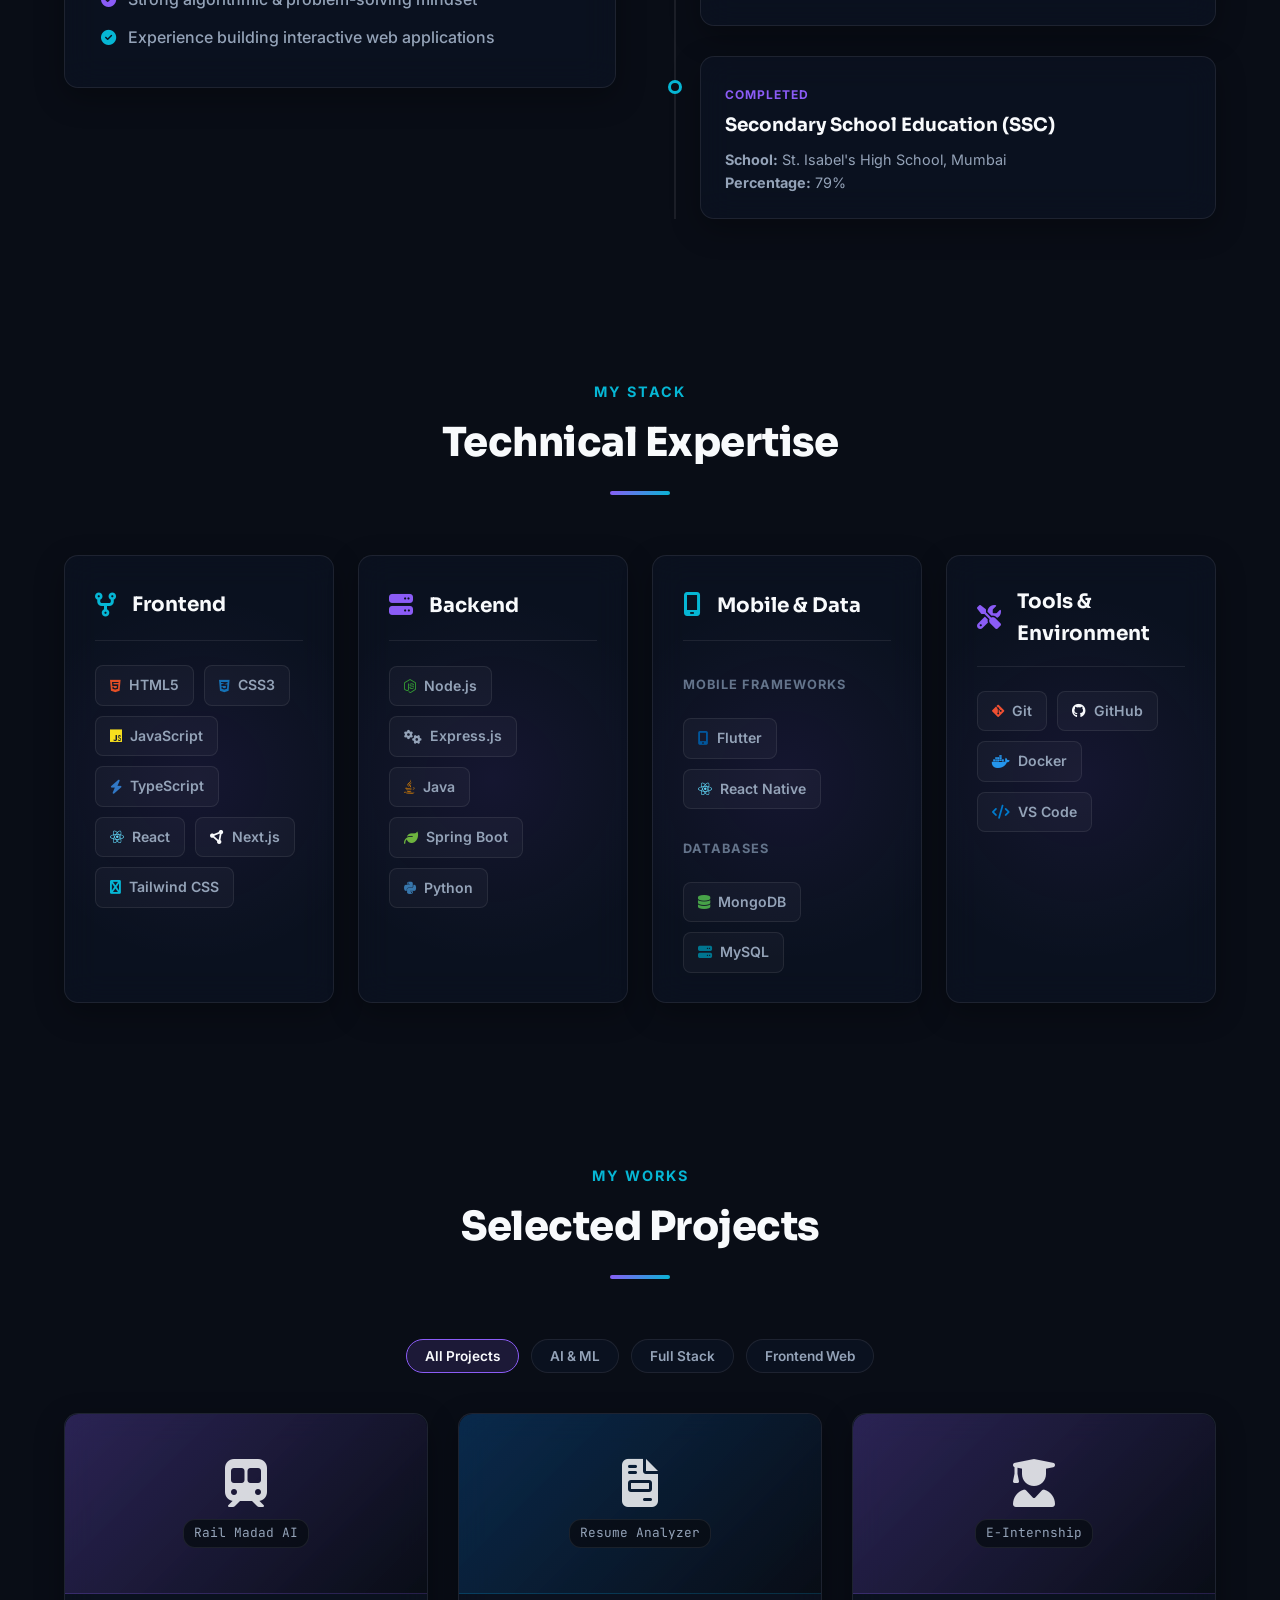
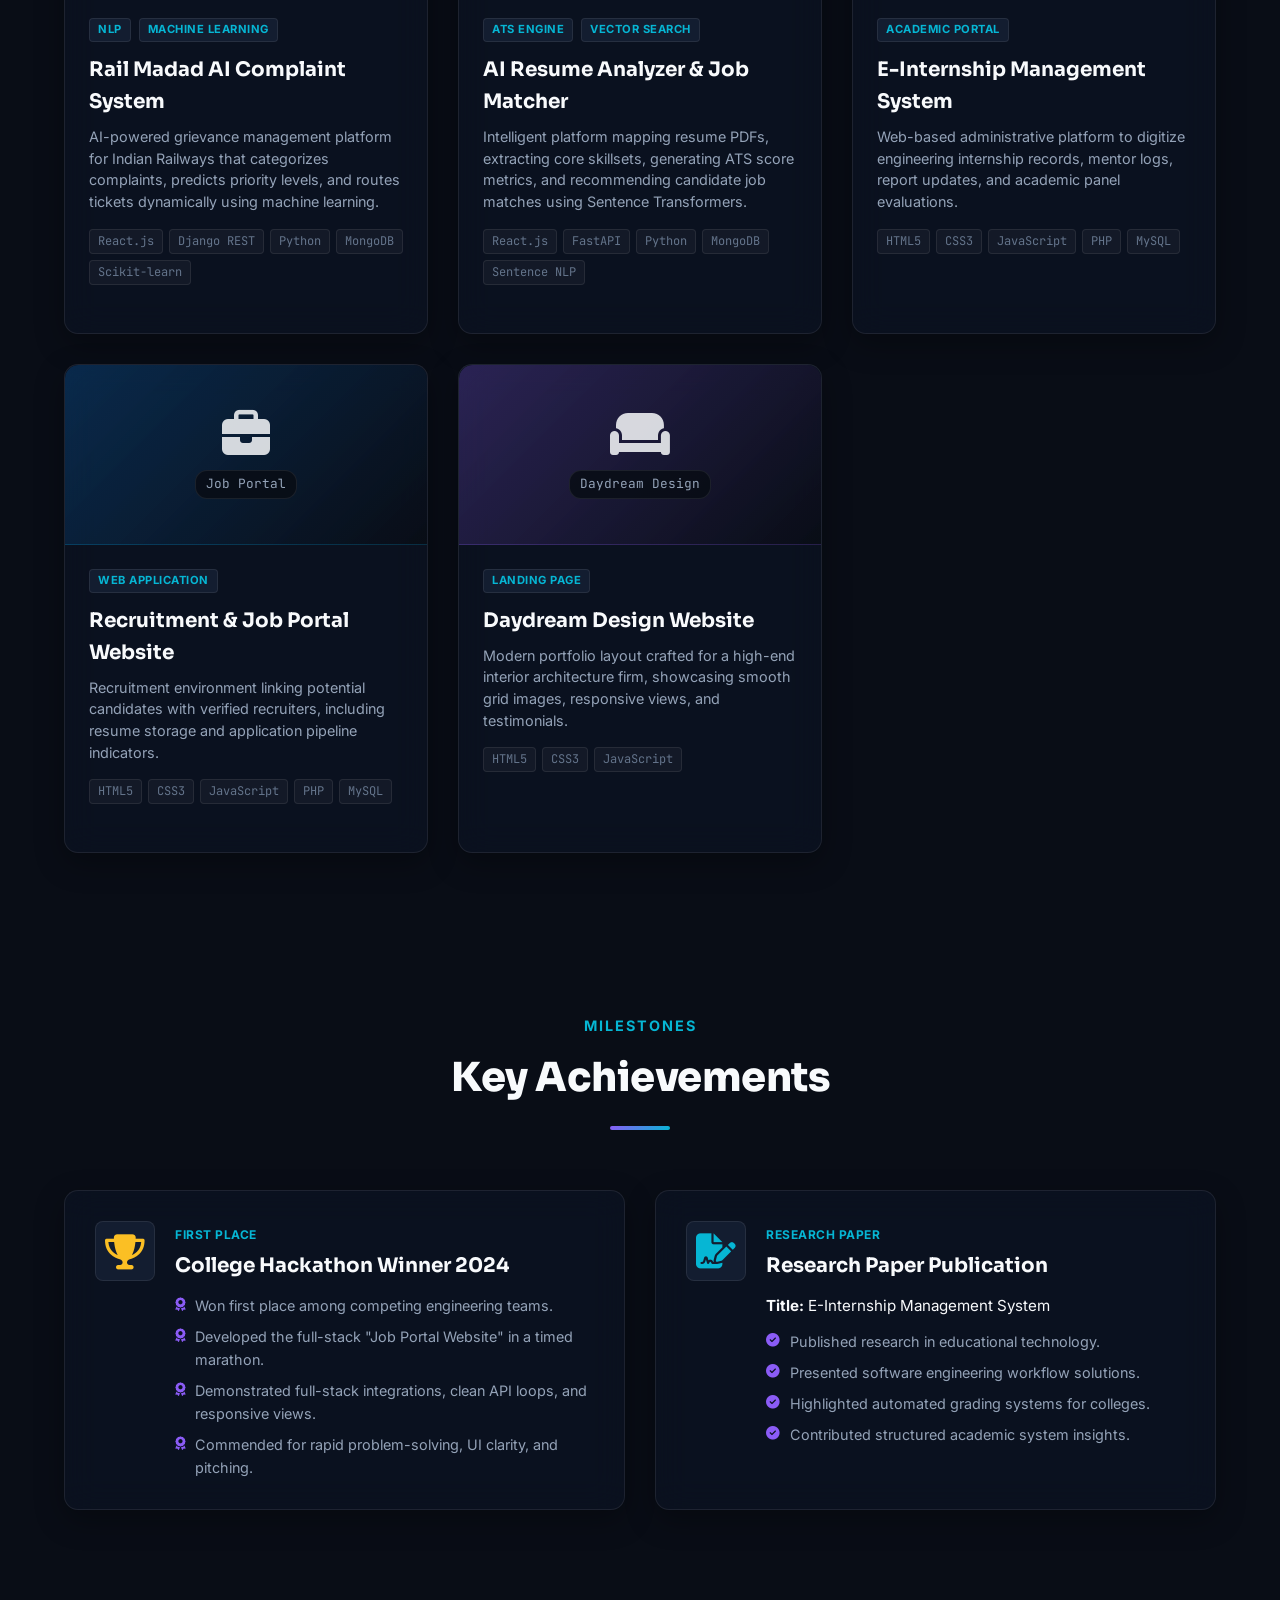
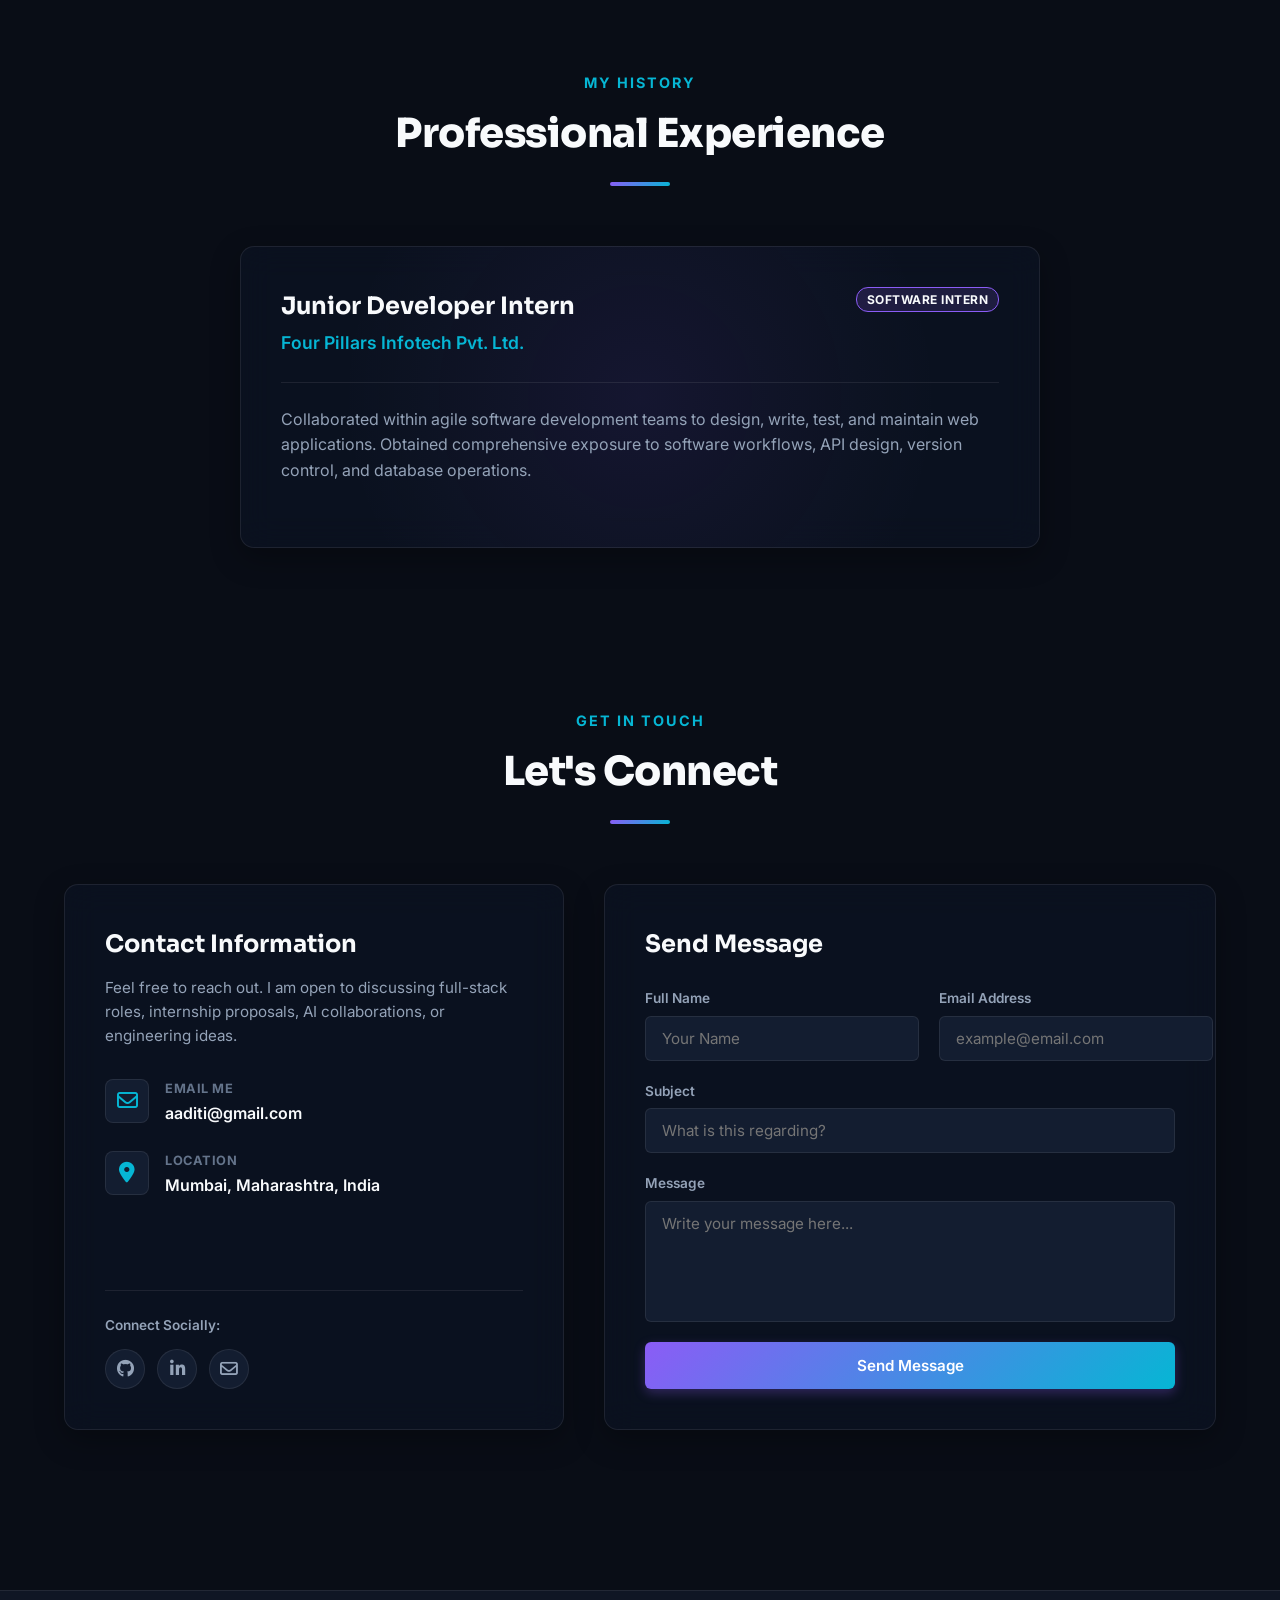
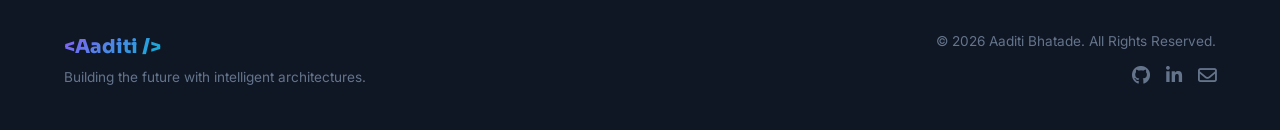
==== commit 21b3432e: "Update email to aaditi@gmail.com and remove phone number" ====
--- a/index.html
+++ b/index.html
@@ -137,7 +137,7 @@
                         <a href="https://www.linkedin.com/in/aaditi-bhatade-22935a331/" target="_blank" aria-label="LinkedIn" class="social-icon-link">
                             <i class="fa-brands fa-linkedin-in"></i>
                         </a>
-                        <a href="mailto:aaditibhatade@gmail.com" aria-label="Email" class="social-icon-link">
+                        <a href="mailto:aaditi@gmail.com" aria-label="Email" class="social-icon-link">
                             <i class="fa-regular fa-envelope"></i>
                         </a>
                     </div>
@@ -601,16 +601,8 @@
                                 <div class="detail-icon"><i class="fa-regular fa-envelope"></i></div>
                                 <div class="detail-content">
                                     <span class="detail-label">Email Me</span>
-                                    <a href="mailto:aaditibhatade@gmail.com" class="detail-link" id="email-value">aaditibhatade@gmail.com</a>
-                                    <button class="copy-detail-btn" onclick="navigator.clipboard.writeText('aaditibhatade@gmail.com'); alert('Email address copied!');" aria-label="Copy Email"><i class="fa-regular fa-copy"></i></button>
-                                </div>
-                            </div>
-                            
-                            <div class="detail-item">
-                                <div class="detail-icon"><i class="fa-solid fa-phone"></i></div>
-                                <div class="detail-content">
-                                    <span class="detail-label">Call Me</span>
-                                    <a href="tel:+918097628542" class="detail-link">+91 8097628542</a>
+                                    <a href="mailto:aaditi@gmail.com" class="detail-link" id="email-value">aaditi@gmail.com</a>
+                                    <button class="copy-detail-btn" onclick="navigator.clipboard.writeText('aaditi@gmail.com'); alert('Email address copied!');" aria-label="Copy Email"><i class="fa-regular fa-copy"></i></button>
                                 </div>
                             </div>
 
@@ -628,7 +620,7 @@
                             <div class="contact-social-links">
                                 <a href="https://github.com/aaditibhatade" target="_blank" aria-label="GitHub"><i class="fa-brands fa-github"></i></a>
                                 <a href="https://www.linkedin.com/in/aaditi-bhatade-22935a331/" target="_blank" aria-label="LinkedIn"><i class="fa-brands fa-linkedin-in"></i></a>
-                                <a href="mailto:aaditibhatade@gmail.com" aria-label="Email"><i class="fa-regular fa-envelope"></i></a>
+                                <a href="mailto:aaditi@gmail.com" aria-label="Email"><i class="fa-regular fa-envelope"></i></a>
                             </div>
                         </div>
                     </div>
@@ -701,7 +693,7 @@
                 <div class="footer-social-links">
                     <a href="https://github.com/aaditibhatade" target="_blank" aria-label="GitHub"><i class="fa-brands fa-github"></i></a>
                     <a href="https://www.linkedin.com/in/aaditi-bhatade-22935a331/" target="_blank" aria-label="LinkedIn"><i class="fa-brands fa-linkedin-in"></i></a>
-                    <a href="mailto:aaditibhatade@gmail.com" aria-label="Email"><i class="fa-regular fa-envelope"></i></a>
+                    <a href="mailto:aaditi@gmail.com" aria-label="Email"><i class="fa-regular fa-envelope"></i></a>
                 </div>
             </div>
         </div>
